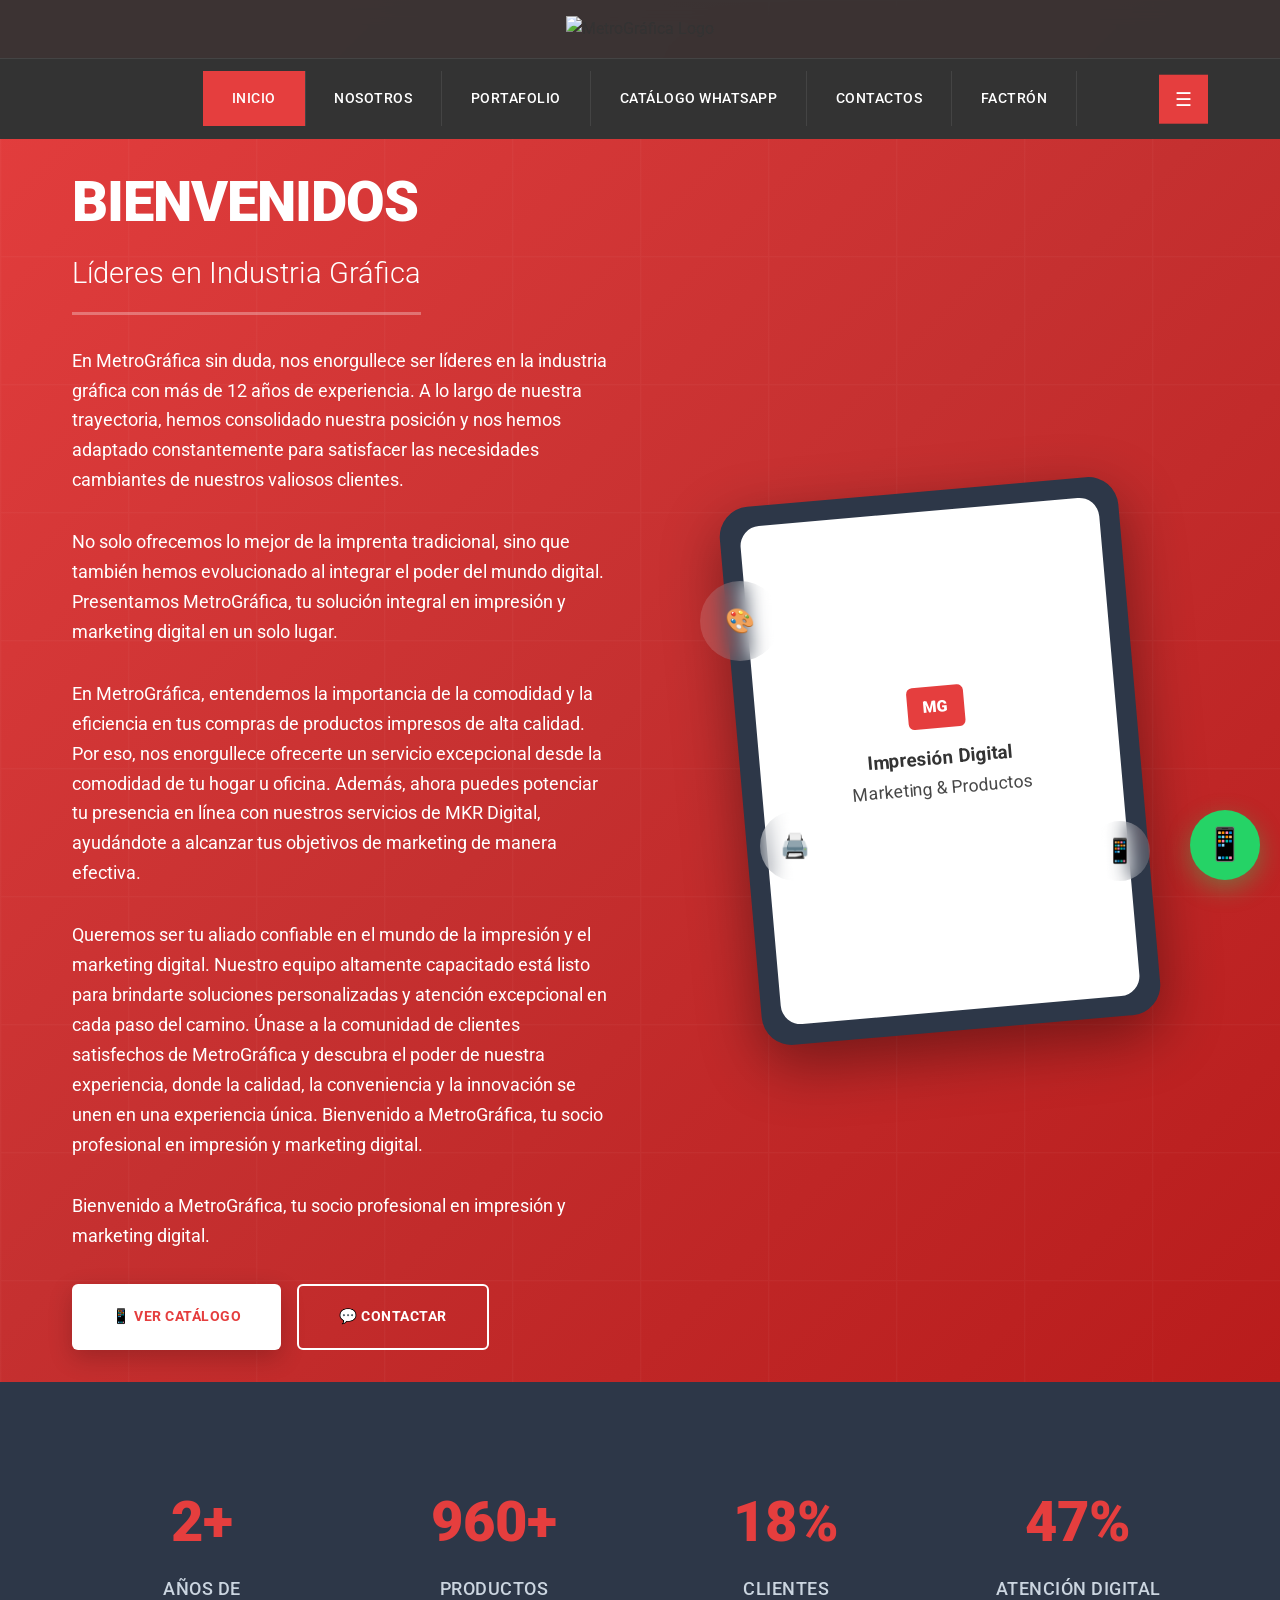
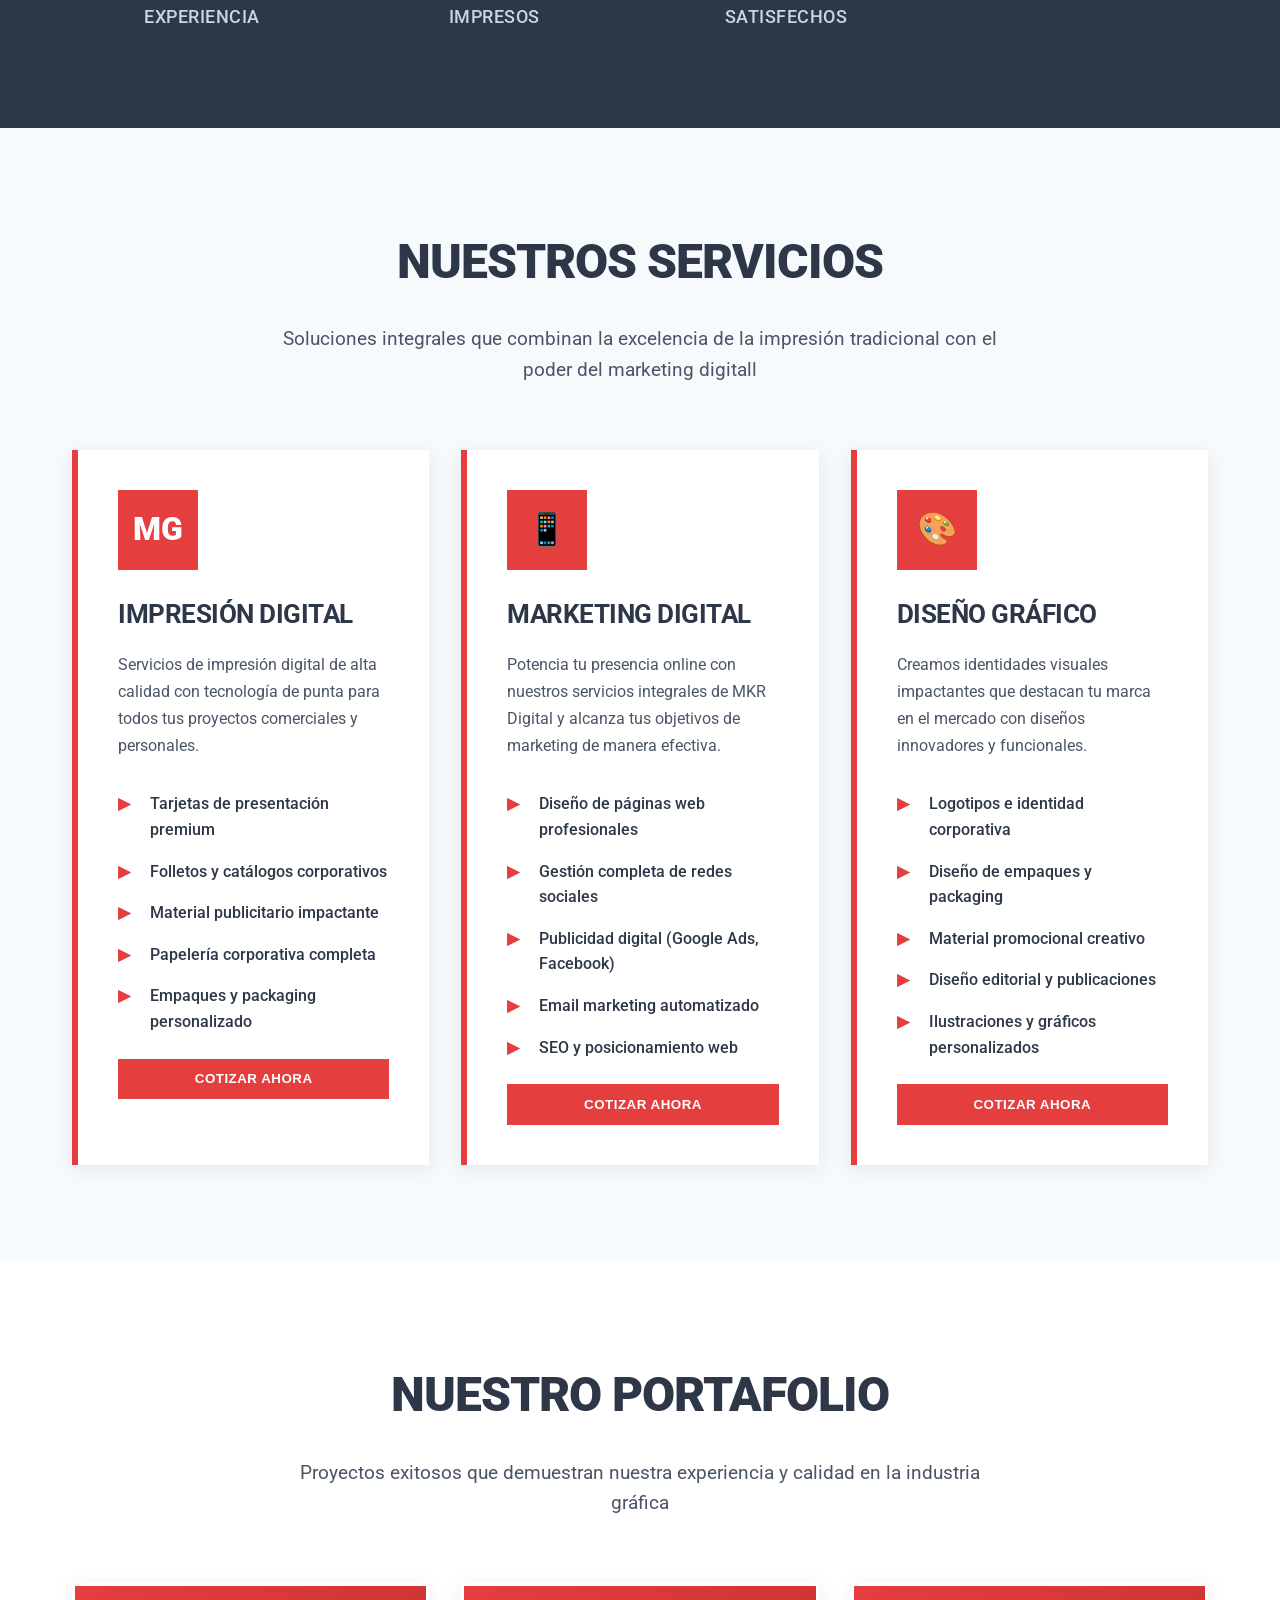
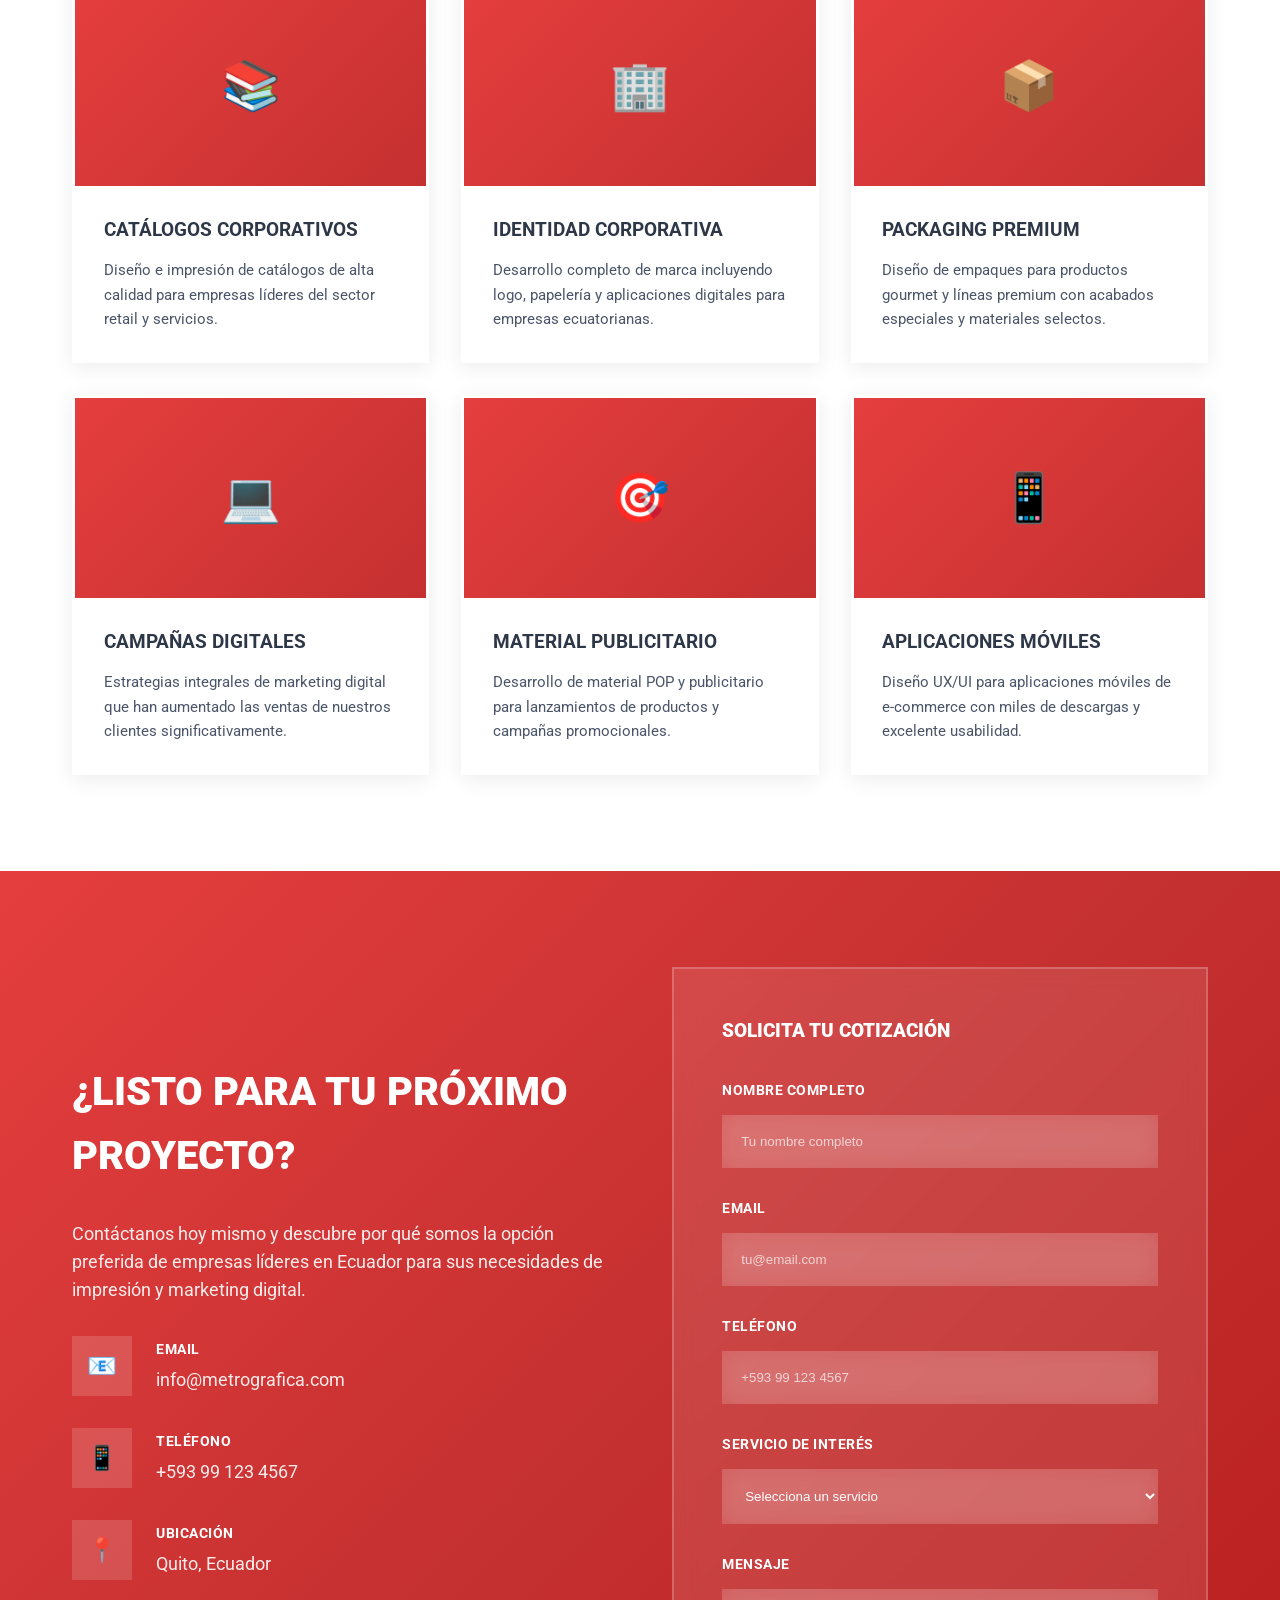
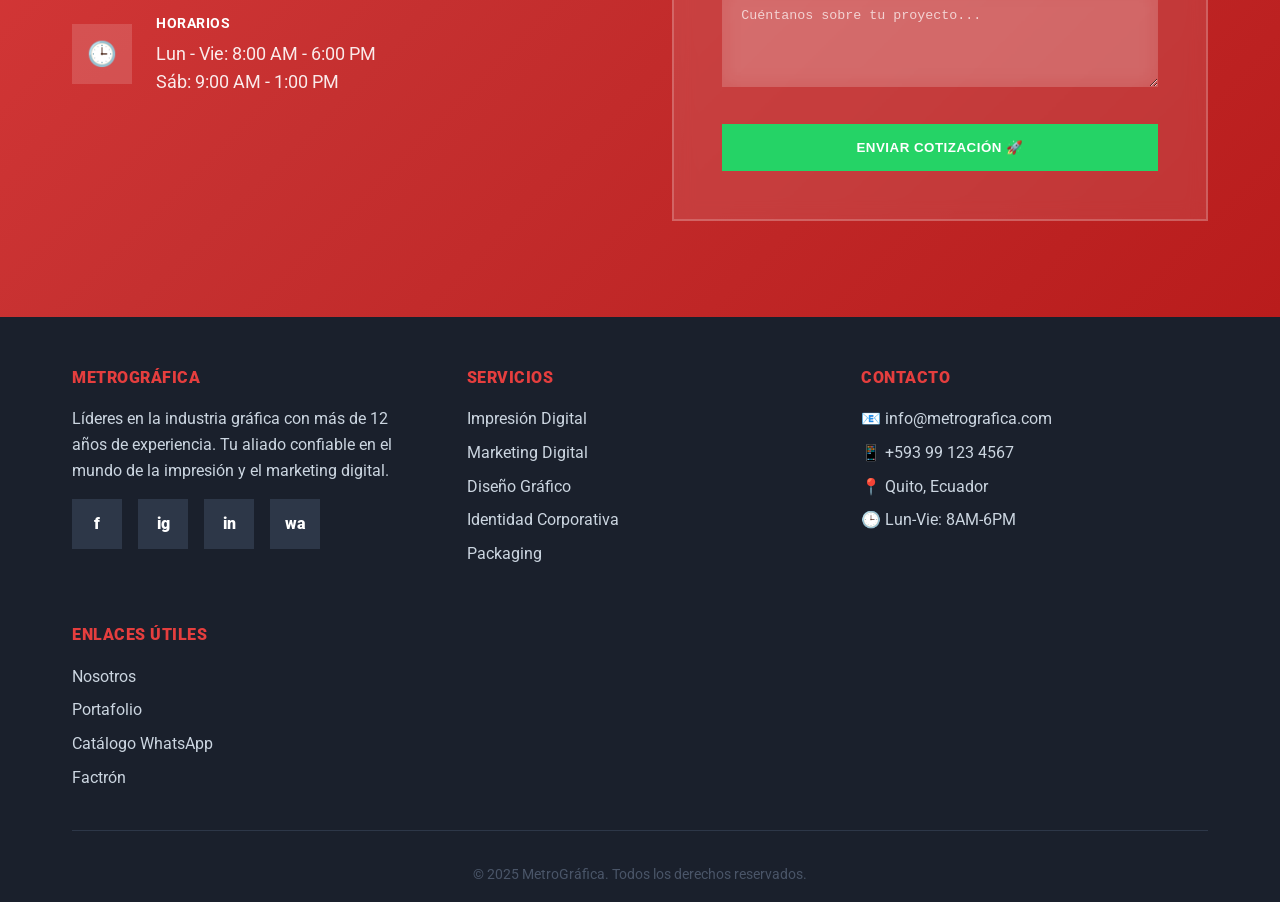
==== index.html @ da39acfd "in" ====
<!DOCTYPE html>
<html lang="es">

<head>
    <meta charset="UTF-8">
    <meta name="viewport" content="width=device-width, initial-scale=1.0">
    <title>MetroGráfica - Líderes en Impresión Digital y Marketing | Ecuador</title>
    <meta name="description"
        content="Más de 12 años liderando la industria gráfica en Ecuador. Impresión digital, tradicional y servicios de marketing. Calidad garantizada.">

    <style>
        @import url('https://fonts.googleapis.com/css2?family=Roboto:wght@300;400;500;700;900&display=swap');

        * {
            margin: 0;
            padding: 0;
            box-sizing: border-box;
        }

        body {
            font-family: 'Roboto', Arial, sans-serif;
            line-height: 1.6;
            color: #333;
            overflow-x: hidden;
        }

        /* Header */
        header {
            position: fixed;
            top: 0;
            width: 100%;
            background: rgba(51, 51, 51, 0.95);
            backdrop-filter: blur(10px);
            z-index: 1000;
            padding: 0;
            transition: all 0.3s ease;
        }

        .header-container {
            max-width: 1200px;
            margin: 0 auto;
            display: flex;
            justify-content: center;
            align-items: center;
            padding: 1rem 2rem;
        }

        .logo img {
            height: 50px;
            width: auto;
        }

        nav {
            background: #333;
            padding: 0.8rem 0;
            border-top: 1px solid #444;
        }

        .nav-container {
            max-width: 1200px;
            margin: 0 auto;
            display: flex;
            justify-content: center;
            align-items: center;
            padding: 0 2rem;
        }

        .nav-links {
            display: flex;
            gap: 0;
            list-style: none;
        }

        .nav-links li {
            position: relative;
        }

        .nav-links a {
            display: block;
            padding: 1rem 1.8rem;
            text-decoration: none;
            color: white;
            font-weight: 500;
            font-size: 0.9rem;
            text-transform: uppercase;
            letter-spacing: 0.5px;
            transition: all 0.3s ease;
            border-right: 1px solid #444;
        }

        .nav-links li:first-child a {
            background: #E53E3E;
            color: white;
        }

        .nav-links a:hover {
            background: #E53E3E;
            color: white;
        }

        .nav-links a.active {
            background: #E53E3E;
            color: white;
        }

        /* Dropdown */
        .dropdown {
            position: relative;
        }

        .dropdown-content {
            display: none;
            position: absolute;
            top: 100%;
            left: 0;
            min-width: 280px;
            background: #333;
            box-shadow: 0 8px 25px rgba(0, 0, 0, 0.3);
            z-index: 1001;
            border-radius: 0 0 8px 8px;
        }

        .dropdown-content a {
            border-right: none;
            border-bottom: 1px solid #444;
            padding: 1.2rem 2rem;
            transition: all 0.3s ease;
            display: block;
            position: relative;
        }

        .dropdown-content a:last-child {
            border-bottom: none;
            border-radius: 0 0 8px 8px;
        }

        .dropdown-content a:hover {
            background: #E53E3E;
            color: white;
            padding-left: 2.5rem;
        }

        .dropdown:hover .dropdown-content {
            display: block;
            animation: slideDown 0.3s ease;
        }

        @keyframes slideDown {
            from {
                opacity: 0;
                transform: translateY(-10px);
            }

            to {
                opacity: 1;
                transform: translateY(0);
            }
        }

        /* Hero Section */
        .hero {
            min-height: 100vh;
            background: linear-gradient(135deg, #E53E3E 0%, #C53030 50%, #B91C1C 100%);
            display: flex;
            align-items: center;
            position: relative;
            overflow: hidden;
            padding-top: 140px;
        }

        .hero::before {
            content: '';
            position: absolute;
            top: 0;
            left: 0;
            right: 0;
            bottom: 0;
            background: url('data:image/svg+xml,<svg xmlns="http://www.w3.org/2000/svg" viewBox="0 0 1000 1000"><defs><pattern id="grid" width="100" height="100" patternUnits="userSpaceOnUse"><path d="M 100 0 L 0 0 0 100" fill="none" stroke="rgba(255,255,255,0.1)" stroke-width="2"/></pattern></defs><rect width="100%" height="100%" fill="url(%23grid)"/></svg>');
            opacity: 0.3;
        }

        .hero-content {
            max-width: 1200px;
            margin: 0 auto;
            padding: 2rem;
            display: grid;
            grid-template-columns: 1fr 1fr;
            gap: 4rem;
            align-items: center;
            position: relative;
            z-index: 2;
        }

        .hero-text {
            color: white;
        }

        .hero h1 {
            font-size: 3.5rem;
            font-weight: 900;
            margin-bottom: 1rem;
            line-height: 1.1;
            text-transform: uppercase;
            letter-spacing: -1px;
        }

        .hero-subtitle {
            font-size: 1.8rem;
            font-weight: 300;
            margin-bottom: 2rem;
            opacity: 0.95;
            border-bottom: 3px solid rgba(255, 255, 255, 0.3);
            padding-bottom: 1rem;
            display: inline-block;
        }

        .hero p {
            font-size: 1.1rem;
            margin-bottom: 2rem;
            opacity: 0.9;
            line-height: 1.7;
        }

        .hero-buttons {
            display: flex;
            gap: 1rem;
            flex-wrap: wrap;
        }

        .btn-primary,
        .btn-secondary {
            padding: 1.2rem 2.5rem;
            border-radius: 6px;
            text-decoration: none;
            font-weight: 700;
            font-size: 0.9rem;
            text-transform: uppercase;
            letter-spacing: 0.5px;
            transition: all 0.3s ease;
            display: inline-flex;
            align-items: center;
            gap: 0.5rem;
        }

        .btn-primary {
            background: white;
            color: #E53E3E;
            box-shadow: 0 8px 25px rgba(0, 0, 0, 0.2);
        }

        .btn-secondary {
            background: transparent;
            color: white;
            border: 2px solid white;
        }

        .btn-primary:hover {
            background: #f7fafc;
            transform: translateY(-3px);
            box-shadow: 0 12px 35px rgba(0, 0, 0, 0.3);
        }

        .btn-secondary:hover {
            background: white;
            color: #E53E3E;
            transform: translateY(-3px);
        }

        .hero-visual {
            display: flex;
            justify-content: center;
            align-items: center;
            position: relative;
        }

        .device-mockup {
            position: relative;
            width: 100%;
            max-width: 400px;
        }

        .phone-mockup {
            background: #2D3748;
            border-radius: 30px;
            padding: 20px;
            box-shadow: 0 20px 60px rgba(0, 0, 0, 0.4);
            position: relative;
            transform: rotate(-5deg);
        }

        .phone-screen {
            background: white;
            border-radius: 20px;
            padding: 1.5rem;
            height: 500px;
            display: flex;
            flex-direction: column;
            align-items: center;
            justify-content: center;
        }

        .phone-screen .logo-mini {
            background: #E53E3E;
            color: white;
            padding: 0.5rem 1rem;
            border-radius: 6px;
            font-weight: 900;
            margin-bottom: 1rem;
        }

        .floating-elements {
            position: absolute;
            top: 50%;
            left: 50%;
            transform: translate(-50%, -50%);
            width: 600px;
            height: 600px;
            pointer-events: none;
        }

        .floating-item {
            position: absolute;
            background: rgba(255, 255, 255, 0.15);
            backdrop-filter: blur(10px);
            border-radius: 50%;
            display: flex;
            align-items: center;
            justify-content: center;
            color: white;
            font-size: 1.5rem;
            animation: float 6s ease-in-out infinite;
        }

        .floating-item:nth-child(1) {
            width: 80px;
            height: 80px;
            top: 20%;
            left: 10%;
            animation-delay: 0s;
        }

        .floating-item:nth-child(2) {
            width: 60px;
            height: 60px;
            top: 60%;
            right: 15%;
            animation-delay: 2s;
        }

        .floating-item:nth-child(3) {
            width: 70px;
            height: 70px;
            bottom: 30%;
            left: 20%;
            animation-delay: 4s;
        }

        @keyframes float {

            0%,
            100% {
                transform: translateY(0) rotate(0deg);
            }

            50% {
                transform: translateY(-20px) rotate(180deg);
            }
        }

        /* Stats Section */
        .stats {
            background: #2D3748;
            padding: 4rem 0;
            color: white;
        }

        .stats-container {
            max-width: 1200px;
            margin: 0 auto;
            padding: 0 2rem;
            display: grid;
            grid-template-columns: repeat(auto-fit, minmax(250px, 1fr));
            gap: 2rem;
            text-align: center;
        }

        .stat-item {
            padding: 2rem;
        }

        .stat-number {
            font-size: 3.5rem;
            font-weight: 900;
            color: #E53E3E;
            margin-bottom: 0.5rem;
        }

        .stat-label {
            font-size: 1.1rem;
            color: #CBD5E0;
            text-transform: uppercase;
            letter-spacing: 0.5px;
            font-weight: 500;
        }

        /* Services Section */
        .services {
            padding: 6rem 0;
            background: #F7FAFC;
        }

        .section-header {
            text-align: center;
            max-width: 800px;
            margin: 0 auto 4rem;
            padding: 0 2rem;
        }

        .section-header h2 {
            font-size: 3rem;
            font-weight: 900;
            margin-bottom: 1.5rem;
            color: #2D3748;
            text-transform: uppercase;
            letter-spacing: -1px;
        }

        .section-header p {
            font-size: 1.2rem;
            color: #4A5568;
        }

        .services-grid {
            max-width: 1200px;
            margin: 0 auto;
            padding: 0 2rem;
            display: grid;
            grid-template-columns: repeat(auto-fit, minmax(350px, 1fr));
            gap: 2rem;
        }

        .service-card {
            background: white;
            border-radius: 0;
            padding: 2.5rem;
            transition: all 0.3s ease;
            border-left: 6px solid #E53E3E;
            box-shadow: 0 4px 20px rgba(0, 0, 0, 0.08);
        }

        .service-card:hover {
            transform: translateY(-10px);
            box-shadow: 0 15px 40px rgba(229, 62, 62, 0.2);
            border-left-width: 10px;
        }

        .service-icon {
            width: 80px;
            height: 80px;
            background: #E53E3E;
            border-radius: 0;
            display: flex;
            align-items: center;
            justify-content: center;
            color: white;
            font-size: 2rem;
            margin-bottom: 1.5rem;
            font-weight: 900;
        }

        .service-card h3 {
            font-size: 1.6rem;
            font-weight: 700;
            margin-bottom: 1rem;
            color: #2D3748;
            text-transform: uppercase;
            letter-spacing: -0.5px;
        }

        .service-card p {
            color: #4A5568;
            margin-bottom: 1.5rem;
            line-height: 1.7;
        }

        .service-features {
            list-style: none;
        }

        .service-features li {
            padding: 0.5rem 0;
            color: #2D3748;
            position: relative;
            padding-left: 2rem;
            font-weight: 500;
        }

        .service-features li::before {
            content: '▶';
            position: absolute;
            left: 0;
            color: #E53E3E;
            font-weight: bold;
        }

        /* Portfolio Section */
        .portfolio {
            padding: 6rem 0;
            background: white;
        }

        .portfolio-grid {
            max-width: 1200px;
            margin: 0 auto;
            padding: 0 2rem;
            display: grid;
            grid-template-columns: repeat(auto-fit, minmax(300px, 1fr));
            gap: 2rem;
        }

        .portfolio-item {
            background: white;
            border-radius: 0;
            overflow: hidden;
            box-shadow: 0 4px 20px rgba(0, 0, 0, 0.08);
            transition: transform 0.3s ease;
            border: 3px solid transparent;
            cursor: pointer;
        }

        .portfolio-item:hover {
            transform: translateY(-8px);
            border-color: #E53E3E;
        }

        .portfolio-image {
            height: 200px;
            background: linear-gradient(135deg, #E53E3E 0%, #C53030 100%);
            display: flex;
            align-items: center;
            justify-content: center;
            color: white;
            font-size: 3rem;
            font-weight: 900;
        }

        .portfolio-content {
            padding: 1.8rem;
        }

        .portfolio-content h4 {
            font-weight: 700;
            margin-bottom: 0.8rem;
            color: #2D3748;
            font-size: 1.2rem;
            text-transform: uppercase;
        }

        .portfolio-content p {
            color: #4A5568;
            font-size: 0.95rem;
            line-height: 1.6;
        }

        /* Contact Section */
        .contact {
            padding: 6rem 0;
            background: linear-gradient(135deg, #E53E3E 0%, #C53030 50%, #B91C1C 100%);
            color: white;
        }

        .contact-container {
            max-width: 1200px;
            margin: 0 auto;
            padding: 0 2rem;
            display: grid;
            grid-template-columns: 1fr 1fr;
            gap: 4rem;
            align-items: center;
        }

        .contact-form {
            background: rgba(255, 255, 255, 0.1);
            backdrop-filter: blur(10px);
            padding: 3rem;
            border-radius: 0;
            border: 2px solid rgba(255, 255, 255, 0.2);
        }

        .form-group {
            margin-bottom: 1.8rem;
        }

        .form-group label {
            display: block;
            margin-bottom: 0.8rem;
            font-weight: 700;
            text-transform: uppercase;
            letter-spacing: 0.5px;
            font-size: 0.9rem;
        }

        .form-group input,
        .form-group textarea,
        .form-group select {
            width: 100%;
            padding: 1.2rem;
            border: none;
            border-radius: 0;
            background: rgba(255, 255, 255, 0.15);
            color: white;
            backdrop-filter: blur(10px);
            font-weight: 500;
        }

        .form-group input::placeholder,
        .form-group textarea::placeholder {
            color: rgba(255, 255, 255, 0.7);
        }

        .contact-info h3 {
            font-size: 2.5rem;
            margin-bottom: 2rem;
            font-weight: 900;
            text-transform: uppercase;
        }

        .contact-item {
            display: flex;
            align-items: center;
            gap: 1.5rem;
            margin-bottom: 2rem;
        }

        .contact-icon {
            width: 60px;
            height: 60px;
            background: rgba(255, 255, 255, 0.15);
            border-radius: 0;
            display: flex;
            align-items: center;
            justify-content: center;
            font-size: 1.5rem;
            font-weight: 900;
        }

        .contact-item-content h4 {
            font-weight: 700;
            margin-bottom: 0.3rem;
            text-transform: uppercase;
            font-size: 0.9rem;
            letter-spacing: 0.5px;
        }

        .contact-item-content p {
            font-size: 1.1rem;
            opacity: 0.9;
        }

        /* Footer */
        footer {
            background: #1A202C;
            color: white;
            padding: 3rem 0 1rem;
        }

        .footer-content {
            max-width: 1200px;
            margin: 0 auto;
            padding: 0 2rem;
        }

        .footer-main {
            display: grid;
            grid-template-columns: repeat(auto-fit, minmax(250px, 1fr));
            gap: 3rem;
            margin-bottom: 2rem;
        }

        .footer-section h4 {
            color: #E53E3E;
            font-weight: 900;
            margin-bottom: 1rem;
            text-transform: uppercase;
            letter-spacing: 0.5px;
        }

        .footer-section p,
        .footer-section li {
            color: #CBD5E0;
            margin-bottom: 0.5rem;
            line-height: 1.6;
        }

        .footer-section ul {
            list-style: none;
        }

        .footer-section a {
            color: #CBD5E0;
            text-decoration: none;
            transition: color 0.3s ease;
        }

        .footer-section a:hover {
            color: #E53E3E;
        }

        .social-links {
            display: flex;
            gap: 1rem;
            margin-top: 1rem;
        }

        .social-links a {
            width: 50px;
            height: 50px;
            background: #2D3748;
            border-radius: 0;
            display: flex;
            align-items: center;
            justify-content: center;
            color: white;
            text-decoration: none;
            transition: all 0.3s ease;
            font-weight: 900;
        }

        .social-links a:hover {
            background: #E53E3E;
            transform: translateY(-3px);
        }

        .footer-bottom {
            border-top: 1px solid #2D3748;
            padding-top: 2rem;
            text-align: center;
        }

        .footer-bottom p {
            color: #4A5568;
            font-size: 0.9rem;
        }

        /* WhatsApp Button */
        .whatsapp-catalog {
            position: fixed;
            bottom: 20px;
            right: 20px;
            width: 70px;
            height: 70px;
            background: #25D366;
            border-radius: 50%;
            display: flex;
            align-items: center;
            justify-content: center;
            color: white;
            font-size: 2rem;
            box-shadow: 0 8px 25px rgba(37, 211, 102, 0.4);
            cursor: pointer;
            transition: all 0.3s ease;
            z-index: 1000;
            text-decoration: none;
        }

        .whatsapp-catalog:hover {
            transform: scale(1.1);
            box-shadow: 0 12px 35px rgba(37, 211, 102, 0.6);
            color: white;
        }

        /* Button Styles */
        .btn-whatsapp {
            background: #25D366;
            color: white;
            border: none;
            padding: 1rem 2rem;
            font-weight: 700;
            text-transform: uppercase;
            letter-spacing: 0.5px;
            cursor: pointer;
            transition: all 0.3s ease;
            border-radius: 0;
        }

        .btn-whatsapp:hover {
            background: #128C7E;
            transform: translateY(-2px);
        }

        .btn-quote {
            background: #E53E3E;
            color: white;
            border: none;
            padding: 0.8rem 1.5rem;
            font-weight: 700;
            text-transform: uppercase;
            letter-spacing: 0.5px;
            cursor: pointer;
            transition: all 0.3s ease;
            margin-top: 1rem;
            width: 100%;
        }

        .btn-quote:hover {
            background: #C53030;
            transform: translateY(-2px);
        }

        /* Responsive */
        @media (max-width: 768px) {
            .nav-links {
                display: none;
            }

            .hero-content {
                grid-template-columns: 1fr;
                gap: 2rem;
                text-align: center;
            }

            .hero h1 {
                font-size: 2.5rem;
            }

            .contact-container {
                grid-template-columns: 1fr;
            }

            .hero-buttons {
                justify-content: center;
            }

            .header-container {
                flex-direction: column;
                gap: 1rem;
            }

            .nav-container {
                overflow-x: auto;
            }
        }

        /* Animations */
        .fade-in {
            opacity: 0;
            transform: translateY(30px);
            animation: fadeInUp 0.8s ease forwards;
        }

        @keyframes fadeInUp {
            to {
                opacity: 1;
                transform: translateY(0);
            }
        }

        /* Modal Styles */
        .modal {
            position: fixed;
            top: 0;
            left: 0;
            width: 100%;
            height: 100%;
            background: rgba(0, 0, 0, 0.8);
            display: flex;
            align-items: center;
            justify-content: center;
            z-index: 10000;
            opacity: 0;
            transition: opacity 0.3s ease;
        }

        .modal.active {
            opacity: 1;
        }

        .modal-content {
            background: white;
            padding: 3rem;
            max-width: 600px;
            width: 90%;
            max-height: 90vh;
            overflow-y: auto;
            border: 4px solid #E53E3E;
            position: relative;
        }

        .modal-close {
            position: absolute;
            top: 1rem;
            right: 1rem;
            background: #E53E3E;
            color: white;
            border: none;
            width: 40px;
            height: 40px;
            font-size: 1.2rem;
            cursor: pointer;
            font-weight: bold;
        }

        .modal h3 {
            color: #E53E3E;
            font-weight: 900;
            text-transform: uppercase;
            margin-bottom: 2rem;
            font-size: 1.8rem;
            text-align: center;
        }

        .form-grid {
            display: grid;
            grid-template-columns: 1fr 1fr;
            gap: 1rem;
            margin-bottom: 1.5rem;
        }

        .modal .form-group {
            margin-bottom: 1.5rem;
        }

        .modal label {
            display: block;
            margin-bottom: 0.5rem;
            font-weight: 700;
            color: #2D3748;
            text-transform: uppercase;
            font-size: 0.8rem;
        }

        .modal input,
        .modal select,
        .modal textarea {
            width: 100%;
            padding: 1rem;
            border: 2px solid #e5e7eb;
            background: #f9fafb;
            color: #333;
        }

        .modal input:focus,
        .modal select:focus,
        .modal textarea:focus {
            border-color: #E53E3E;
            outline: none;
        }
    </style>
</head>

<body>
    <!-- Header -->
    <header>
        <div class="header-container">
            <div class="logo">
                <img src="/metrografica-website/images/LOGO-M.png" alt="MetroGráfica Logo">
            </div>
        </div>
        <nav>
            <div class="nav-container">
                <ul class="nav-links">
                    <li><a href="#inicio">INICIO</a></li>
                    <li><a href="nosotros.html">NOSOTROS</a></li>
                    <li class="dropdown">
                        <a href="portafolio">PORTAFOLIO</a>
                        <div class="dropdown-content">
                            <a href="portafolio/portafolio-fotografico.html">PORTAFOLIO FOTOGRÁFICO</a>
                            <a href="portafolio/portafolio-web.html">PORTAFOLIO WEB</a>
                        </div>
                    </li>
                    <li><a href="#catalogo">CATÁLOGO WHATSAPP</a></li>
                    <li><a href="#contacto">CONTACTOS</a></li>
                    <li><a href="#factron">FACTRÓN</a></li>
                </ul>
            </div>
        </nav>
    </header>



    
    <!-- Hero Section -->
    <section class="hero" id="inicio">
        <div class="hero-content">
            <div class="hero-text">
                <h1 class="fade-in">BIENVENIDOS</h1>
                <div class="hero-subtitle fade-in">Líderes en Industria Gráfica</div>
                <p class="fade-in">En MetroGráfica sin duda, nos enorgullece ser líderes en la industria gráfica con más
                    de 12 años de experiencia. A lo largo de nuestra trayectoria, hemos consolidado nuestra posición y
                    nos hemos adaptado constantemente para satisfacer las necesidades cambiantes de nuestros valiosos
                    clientes.</p>
                <p class="fade-in">No solo ofrecemos lo mejor de la imprenta tradicional, sino que también hemos
                    evolucionado al integrar el poder del mundo digital. Presentamos MetroGráfica, tu solución integral
                    en impresión y marketing digital en un solo lugar.</p>
                <p class="fade-in">En MetroGráfica, entendemos la importancia de la comodidad y la eficiencia en tus
                    compras de productos impresos de alta calidad. Por eso, nos enorgullece ofrecerte un servicio
                    excepcional desde la comodidad de tu hogar u oficina. Además, ahora puedes potenciar tu presencia en
                    línea con nuestros servicios de MKR Digital, ayudándote a alcanzar tus objetivos de marketing de
                    manera efectiva.</p>
                <p class="fade-in">Queremos ser tu aliado confiable en el mundo de la impresión y el marketing digital.
                    Nuestro equipo altamente capacitado está listo para brindarte soluciones personalizadas y atención
                    excepcional en cada paso del camino.
                    Únase a la comunidad de clientes satisfechos de MetroGráfica y
                    descubra el poder de nuestra
                    experiencia, donde la calidad, la conveniencia y la innovación se unen en una experiencia única.
                    Bienvenido a MetroGráfica, tu socio profesional en impresión y marketing digital.</p>
                <p class="fade-in">

                    Bienvenido a MetroGráfica, tu socio profesional en impresión y marketing digital.</p>


                <div class="hero-buttons fade-in">
                    <a href="#catalogo" class="btn-primary">
                        📱 VER CATÁLOGO
                    </a>
                    <a href="#contacto" class="btn-secondary">
                        💬 CONTACTAR
                    </a>
                </div>
            </div>
            <div class="hero-visual">
                <div class="device-mockup">
                    <div class="phone-mockup">
                        <div class="phone-screen">
                            <div class="logo-mini">MG</div>
                            <h3>Impresión Digital</h3>
                            <p>Marketing & Productos</p>
                        </div>
                    </div>
                </div>
                <div class="floating-elements">
                    <div class="floating-item">🎨</div>
                    <div class="floating-item">📱</div>
                    <div class="floating-item">🖨️</div>
                </div>
            </div>
        </div>
    </section>

    <!-- Stats Section -->
    <section class="stats">
        <div class="stats-container">
            <div class="stat-item fade-in">
                <div class="stat-number">12+</div>
                <div class="stat-label">Años de Experiencia</div>
            </div>
            <div class="stat-item fade-in">
                <div class="stat-number">5000+</div>
                <div class="stat-label">Productos Impresos</div>
            </div>
            <div class="stat-item fade-in">
                <div class="stat-number">98%</div>
                <div class="stat-label">Clientes Satisfechos</div>
            </div>
            <div class="stat-item fade-in">
                <div class="stat-number">24/7</div>
                <div class="stat-label">Atención Digital</div>
            </div>
        </div>
    </section>

    <!-- Services Section -->
    <section class="services" id="nosotros">
        <div class="section-header">
            <h2>NUESTROS SERVICIOS</h2>
            <p>Soluciones integrales que combinan la excelencia de la impresión tradicional con el poder del marketing
                digitall</p>
        </div>
        <div class="services-grid">
            <div class="service-card fade-in">
                <div class="service-icon">MG</div>
                <h3>IMPRESIÓN DIGITAL</h3>
                <p>Servicios de impresión digital de alta calidad con tecnología de punta para todos tus proyectos
                    comerciales y personales.</p>
                <ul class="service-features">
                    <li>Tarjetas de presentación premium</li>
                    <li>Folletos y catálogos corporativos</li>
                    <li>Material publicitario impactante</li>
                    <li>Papelería corporativa completa</li>
                    <li>Empaques y packaging personalizado</li>
                </ul>
                <button class="btn-quote">COTIZAR AHORA</button>
            </div>
            <div class="service-card fade-in">
                <div class="service-icon">📱</div>
                <h3>MARKETING DIGITAL</h3>
                <p>Potencia tu presencia online con nuestros servicios integrales de MKR Digital y alcanza tus objetivos
                    de marketing de manera efectiva.</p>
                <ul class="service-features">
                    <li>Diseño de páginas web profesionales</li>
                    <li>Gestión completa de redes sociales</li>
                    <li>Publicidad digital (Google Ads, Facebook)</li>
                    <li>Email marketing automatizado</li>
                    <li>SEO y posicionamiento web</li>
                </ul>
                <button class="btn-quote">COTIZAR AHORA</button>
            </div>
            <div class="service-card fade-in">
                <div class="service-icon">🎨</div>
                <h3>DISEÑO GRÁFICO</h3>
                <p>Creamos identidades visuales impactantes que destacan tu marca en el mercado con diseños innovadores
                    y funcionales.</p>
                <ul class="service-features">
                    <li>Logotipos e identidad corporativa</li>
                    <li>Diseño de empaques y packaging</li>
                    <li>Material promocional creativo</li>
                    <li>Diseño editorial y publicaciones</li>
                    <li>Ilustraciones y gráficos personalizados</li>
                </ul>
                <button class="btn-quote">COTIZAR AHORA</button>
            </div>
        </div>
    </section>

    <!-- Portfolio Section -->
    <section class="portfolio" id="portafolio">
        <div class="section-header">
            <h2>NUESTRO PORTAFOLIO</h2>
            <p>Proyectos exitosos que demuestran nuestra experiencia y calidad en la industria gráfica</p>
        </div>
        <div class="portfolio-grid">
            <div class="portfolio-item fade-in">
                <div class="portfolio-image">📚</div>
                <div class="portfolio-content">
                    <h4>CATÁLOGOS CORPORATIVOS</h4>
                    <p>Diseño e impresión de catálogos de alta calidad para empresas líderes del sector retail y
                        servicios.</p>
                </div>
            </div>
            <div class="portfolio-item fade-in">
                <div class="portfolio-image">🏢</div>
                <div class="portfolio-content">
                    <h4>IDENTIDAD CORPORATIVA</h4>
                    <p>Desarrollo completo de marca incluyendo logo, papelería y aplicaciones digitales para empresas
                        ecuatorianas.</p>
                </div>
            </div>
            <div class="portfolio-item fade-in">
                <div class="portfolio-image">📦</div>
                <div class="portfolio-content">
                    <h4>PACKAGING PREMIUM</h4>
                    <p>Diseño de empaques para productos gourmet y líneas premium con acabados especiales y materiales
                        selectos.</p>
                </div>
            </div>
            <div class="portfolio-item fade-in">
                <div class="portfolio-image">💻</div>
                <div class="portfolio-content">
                    <h4>CAMPAÑAS DIGITALES</h4>
                    <p>Estrategias integrales de marketing digital que han aumentado las ventas de nuestros clientes
                        significativamente.</p>
                </div>
            </div>
            <div class="portfolio-item fade-in">
                <div class="portfolio-image">🎯</div>
                <div class="portfolio-content">
                    <h4>MATERIAL PUBLICITARIO</h4>
                    <p>Desarrollo de material POP y publicitario para lanzamientos de productos y campañas
                        promocionales.</p>
                </div>
            </div>
            <div class="portfolio-item fade-in">
                <div class="portfolio-image">📱</div>
                <div class="portfolio-content">
                    <h4>APLICACIONES MÓVILES</h4>
                    <p>Diseño UX/UI para aplicaciones móviles de e-commerce con miles de descargas y excelente
                        usabilidad.</p>
                </div>
            </div>
        </div>
    </section>


    <!-- Contact Section -->
    <section class="contact" id="contacto">
        <div class="contact-container">
            <div class="contact-info">
                <h3>¿LISTO PARA TU PRÓXIMO PROYECTO?</h3>
                <p style="margin-bottom: 2rem; opacity: 0.9; font-size: 1.1rem;">Contáctanos hoy mismo y descubre por
                    qué somos la opción preferida de empresas líderes en Ecuador para sus necesidades de impresión y
                    marketing digital.</p>

                <div class="contact-item">
                    <div class="contact-icon">📧</div>
                    <div class="contact-item-content">
                        <h4>EMAIL</h4>
                        <p>info@metrografica.com</p>
                    </div>
                </div>

                <div class="contact-item">
                    <div class="contact-icon">📱</div>
                    <div class="contact-item-content">
                        <h4>TELÉFONO</h4>
                        <p>+593 99 123 4567</p>
                    </div>
                </div>

                <div class="contact-item">
                    <div class="contact-icon">📍</div>
                    <div class="contact-item-content">
                        <h4>UBICACIÓN</h4>
                        <p>Quito, Ecuador</p>
                    </div>
                </div>

                <div class="contact-item">
                    <div class="contact-icon">🕒</div>
                    <div class="contact-item-content">
                        <h4>HORARIOS</h4>
                        <p>Lun - Vie: 8:00 AM - 6:00 PM<br>Sáb: 9:00 AM - 1:00 PM</p>
                    </div>
                </div>
            </div>

            <div class="contact-form">
                <h3 style="margin-bottom: 2rem; text-transform: uppercase; font-weight: 900;">SOLICITA TU COTIZACIÓN
                </h3>
                <form id="contactForm">
                    <div class="form-group">
                        <label for="name">NOMBRE COMPLETO</label>
                        <input type="text" id="name" name="name" placeholder="Tu nombre completo" required>
                    </div>

                    <div class="form-group">
                        <label for="email">EMAIL</label>
                        <input type="email" id="email" name="email" placeholder="tu@email.com" required>
                    </div>

                    <div class="form-group">
                        <label for="phone">TELÉFONO</label>
                        <input type="tel" id="phone" name="phone" placeholder="+593 99 123 4567" required>
                    </div>

                    <div class="form-group">
                        <label for="service">SERVICIO DE INTERÉS</label>
                        <select id="service" name="service" required>
                            <option value="">Selecciona un servicio</option>
                            <option value="impresion-digital">Impresión Digital</option>
                            <option value="marketing-digital">Marketing Digital</option>
                            <option value="diseno-grafico">Diseño Gráfico</option>
                            <option value="combo-integral">Solución Integral</option>
                        </select>
                    </div>

                    <div class="form-group">
                        <label for="message">MENSAJE</label>
                        <textarea id="message" name="message" rows="4" placeholder="Cuéntanos sobre tu proyecto..."
                            required></textarea>
                    </div>

                    <button type="submit" class="btn-whatsapp" style="width: 100%;">
                        ENVIAR COTIZACIÓN 🚀
                    </button>
                </form>
            </div>
        </div>
    </section>

    <!-- Footer -->
    <footer>
        <div class="footer-content">
            <div class="footer-main">
                <div class="footer-section">
                    <h4>MetroGráfica</h4>
                    <p>Líderes en la industria gráfica con más de 12 años de experiencia. Tu aliado confiable en el
                        mundo de la impresión y el marketing digital.</p>
                    <div class="social-links">
                        <a href="#" title="Facebook">f</a>
                        <a href="#" title="Instagram">ig</a>
                        <a href="#" title="LinkedIn">in</a>
                        <a href="#" title="WhatsApp">wa</a>
                    </div>
                </div>

                <div class="footer-section">
                    <h4>Servicios</h4>
                    <ul>
                        <li><a href="#">Impresión Digital</a></li>
                        <li><a href="#">Marketing Digital</a></li>
                        <li><a href="#">Diseño Gráfico</a></li>
                        <li><a href="#">Identidad Corporativa</a></li>
                        <li><a href="#">Packaging</a></li>
                    </ul>
                </div>

                <div class="footer-section">
                    <h4>Contacto</h4>
                    <ul>
                        <li>📧 info@metrografica.com</li>
                        <li>📱 +593 99 123 4567</li>
                        <li>📍 Quito, Ecuador</li>
                        <li>🕒 Lun-Vie: 8AM-6PM</li>
                    </ul>
                </div>

                <div class="footer-section">
                    <h4>Enlaces Útiles</h4>
                    <ul>
                        <li><a href="#nosotros.html">Nosotros</a></li>
                        <li><a href="#portafolio">Portafolio</a></li>
                        <li><a href="#catalogo">Catálogo WhatsApp</a></li>
                        <li><a href="#factron">Factrón</a></li>
                    </ul>
                </div>
            </div>

            <div class="footer-bottom">
                <p>&copy; 2025 MetroGráfica. Todos los derechos reservados.</p>
            </div>
        </div>
    </footer>

    <!-- WhatsApp Catalog Button -->
    <a href="https://wa.me/593991234567" class="whatsapp-catalog" id="catalogo" title="Catálogo WhatsApp">
        📱
    </a>

    <script>
        // Smooth scrolling
        document.querySelectorAll('a[href^="#"]').forEach(anchor => {
            anchor.addEventListener('click', function (e) {
                e.preventDefault();
                const target = document.querySelector(this.getAttribute('href'));
                if (target) {
                    target.scrollIntoView({
                        behavior: 'smooth',
                        block: 'start'
                    });
                }
            });
        });

        // Fade in animations
        const observerOptions = {
            threshold: 0.1,
            rootMargin: '0px 0px -50px 0px'
        };

        const observer = new IntersectionObserver((entries) => {
            entries.forEach(entry => {
                if (entry.isIntersecting) {
                    entry.target.style.animationDelay = '0.2s';
                    entry.target.classList.add('fade-in');
                }
            });
        }, observerOptions);

        document.querySelectorAll('.fade-in').forEach(el => {
            observer.observe(el);
        });

        // Header effects
        window.addEventListener('scroll', () => {
            const header = document.querySelector('header');
            if (window.scrollY > 100) {
                header.style.background = 'rgba(51, 51, 51, 0.98)';
                header.style.boxShadow = '0 4px 20px rgba(0, 0, 0, 0.3)';
            } else {
                header.style.background = 'rgba(51, 51, 51, 0.95)';
                header.style.boxShadow = 'none';
            }
        });

        // Contact form
        document.getElementById('contactForm').addEventListener('submit', function (e) {
            e.preventDefault();

            const formData = new FormData(this);
            const data = Object.fromEntries(formData);

            const message = `Hola MetroGráfica! Solicito información:

📋 *Servicio:* ${data.service}
👤 *Nombre:* ${data.name}
📧 *Email:* ${data.email}
📱 *Teléfono:* ${data.phone}
💬 *Mensaje:* ${data.message}

¡Gracias!`;

            const whatsappUrl = `https://wa.me/593991234567?text=${encodeURIComponent(message)}`;
            window.open(whatsappUrl, '_blank');

            alert('¡Gracias! Te hemos redirigido a WhatsApp para completar tu solicitud.');
            this.reset();
        });

        // Counter animation
        function animateCounter(element, target, duration = 2000) {
            let start = 0;
            const increment = target / (duration / 16);

            function updateCounter() {
                start += increment;
                if (start < target) {
                    element.textContent = Math.floor(start) + (target >= 1000 ? '+' : target >= 90 ? '%' : '+');
                    requestAnimationFrame(updateCounter);
                } else {
                    element.textContent = target + (target >= 1000 ? '+' : target >= 90 ? '%' : '+');
                }
            }

            updateCounter();
        }

        // Stats animation
        const statsObserver = new IntersectionObserver((entries) => {
            entries.forEach(entry => {
                if (entry.isIntersecting) {
                    const counter = entry.target.querySelector('.stat-number');
                    const text = counter.textContent;
                    const number = parseInt(text.replace(/[^0-9]/g, ''));

                    if (!counter.animated) {
                        animateCounter(counter, number);
                        counter.animated = true;
                    }
                }
            });
        }, { threshold: 0.5 });

        document.querySelectorAll('.stat-item').forEach(item => {
            statsObserver.observe(item);
        });

        // Portfolio interactions
        document.querySelectorAll('.portfolio-item').forEach(item => {
            item.addEventListener('click', function () {
                const title = this.querySelector('h4').textContent;
                const description = this.querySelector('p').textContent;

                if (confirm(`${title}\n\n${description}\n\n¿Interesado en un proyecto similar? Haz clic en OK para contactarnos por WhatsApp.`)) {
                    const message = `Hola MetroGráfica! Me interesa un proyecto de: ${title}`;
                    window.open(`https://wa.me/593991234567?text=${encodeURIComponent(message)}`, '_blank');
                }
            });
        });

        // Quote modal function
        function createQuoteModal() {
            const modal = document.createElement('div');
            modal.className = 'modal';
            modal.innerHTML = `
                <div class="modal-content">
                    <button class="modal-close" onclick="this.closest('.modal').remove()">×</button>
                    <h3>COTIZACIÓN RÁPIDA</h3>
                    <form id="quickQuote">
                        <div class="form-grid">
                            <div class="form-group">
                                <label>Nombre</label>
                                <input type="text" name="name" required>
                            </div>
                            <div class="form-group">
                                <label>Teléfono</label>
                                <input type="tel" name="phone" required>
                            </div>
                        </div>
                        
                        <div class="form-group">
                            <label>Tipo de Proyecto</label>
                            <select name="projectType" required>
                                <option value="">Selecciona el tipo</option>
                                <option value="tarjetas">Tarjetas de Presentación</option>
                                <option value="folletos">Folletos/Volantes</option>
                                <option value="catalogo">Catálogo/Revista</option>
                                <option value="papeleria">Papelería Corporativa</option>
                                <option value="packaging">Packaging/Empaques</option>
                                <option value="web">Página Web</option>
                                <option value="marketing">Marketing Digital</option>
                                <option value="identidad">Identidad Corporativa</option>
                            </select>
                        </div>
                        
                        <div class="form-grid">
                            <div class="form-group">
                                <label>Cantidad</label>
                                <select name="quantity" required>
                                    <option value="">Cantidad aproximada</option>
                                    <option value="100">100 - 500 unidades</option>
                                    <option value="1000">500 - 1,000 unidades</option>
                                    <option value="5000">1,000 - 5,000 unidades</option>
                                    <option value="10000">5,000+ unidades</option>
                                    <option value="digital">Proyecto Digital</option>
                                </select>
                            </div>
                            <div class="form-group">
                                <label>Urgencia</label>
                                <select name="urgency" required>
                                    <option value="">Tiempo de entrega</option>
                                    <option value="standard">Estándar (7-10 días)</option>
                                    <option value="express">Express (3-5 días)</option>
                                    <option value="urgent">Urgente (1-2 días)</option>
                                </select>
                            </div>
                        </div>
                        
                        <div class="form-group">
                            <label>Detalles del Proyecto</label>
                            <textarea name="details" rows="3" placeholder="Describe tu proyecto..."></textarea>
                        </div>
                        
                        <button type="submit" class="btn-whatsapp" style="width: 100%; font-size: 1rem;">
                            ENVIAR POR WHATSAPP 📱
                        </button>
                    </form>
                </div>
            `;

            document.body.appendChild(modal);
            setTimeout(() => modal.classList.add('active'), 10);

            modal.querySelector('#quickQuote').addEventListener('submit', function (e) {
                e.preventDefault();
                const formData = new FormData(this);
                const data = Object.fromEntries(formData);

                const message = `Hola MetroGráfica! Solicito cotización:

📋 *Proyecto:* ${data.projectType}
👤 *Nombre:* ${data.name}
📱 *Teléfono:* ${data.phone}
📦 *Cantidad:* ${data.quantity}
⏰ *Urgencia:* ${data.urgency}
📝 *Detalles:* ${data.details || 'No especificados'}

¡Gracias!`;

                window.open(`https://wa.me/593991234567?text=${encodeURIComponent(message)}`, '_blank');
                modal.remove();
            });

            modal.addEventListener('click', function (e) {
                if (e.target === modal) modal.remove();
            });
        }

        // Quote buttons
        document.querySelectorAll('.btn-quote').forEach(btn => {
            btn.addEventListener('click', createQuoteModal);
        });

        // WhatsApp catalog
        document.querySelector('.whatsapp-catalog').addEventListener('click', function (e) {
            e.preventDefault();
            const message = 'Hola MetroGráfica! Me interesa conocer su catálogo de productos y servicios.';
            window.open(`https://wa.me/593991234567?text=${encodeURIComponent(message)}`, '_blank');
        });

        // FACTRÓN link
        document.querySelector('a[href="#factron"]').addEventListener('click', function (e) {
            e.preventDefault();
            const message = 'Hola MetroGráfica! Me interesa conocer más sobre su servicio FACTRÓN.';
            window.open(`https://wa.me/593991234567?text=${encodeURIComponent(message)}`, '_blank');
        });

        // Mobile menu
        function createMobileMenu() {
            if (window.innerWidth <= 768) {
                const nav = document.querySelector('.nav-container');
                const navLinks = document.querySelector('.nav-links');

                if (!document.querySelector('.mobile-menu-btn')) {
                    const btn = document.createElement('button');
                    btn.innerHTML = '☰';
                    btn.className = 'mobile-menu-btn';
                    btn.style.cssText = `
                        background: #E53E3E;
                        border: none;
                        color: white;
                        padding: 0.8rem 1rem;
                        font-size: 1.2rem;
                        cursor: pointer;
                        position: absolute;
                        right: 2rem;
                        top: 50%;
                        transform: translateY(-50%);
                    `;

                    nav.style.position = 'relative';
                    nav.appendChild(btn);

                    let open = false;
                    btn.addEventListener('click', () => {
                        open = !open;
                        if (open) {
                            navLinks.style.display = 'flex';
                            navLinks.style.position = 'absolute';
                            navLinks.style.top = '100%';
                            navLinks.style.left = '0';
                            navLinks.style.right = '0';
                            navLinks.style.background = '#333';
                            navLinks.style.flexDirection = 'column';
                            navLinks.style.zIndex = '1000';
                            btn.innerHTML = '✕';
                        } else {
                            navLinks.style.display = 'none';
                            btn.innerHTML = '☰';
                        }
                    });
                }
            }
        }

        window.addEventListener('resize', createMobileMenu);
        createMobileMenu();

        // Service card effects
        document.querySelectorAll('.service-card').forEach(card => {
            card.addEventListener('mouseenter', function () {
                this.style.transform = 'translateY(-10px) scale(1.02)';
                this.style.borderLeftWidth = '15px';
            });

            card.addEventListener('mouseleave', function () {
                this.style.transform = 'translateY(0) scale(1)';
                this.style.borderLeftWidth = '6px';
            });
        });

        // Initialize
        console.log('✅ MetroGráfica - Sitio web cargado correctamente');
        console.log('📱 WhatsApp: +593 99 123 4567');
        console.log('🚀 Todas las funcionalidades activas');
    </script>
</body>

</html>
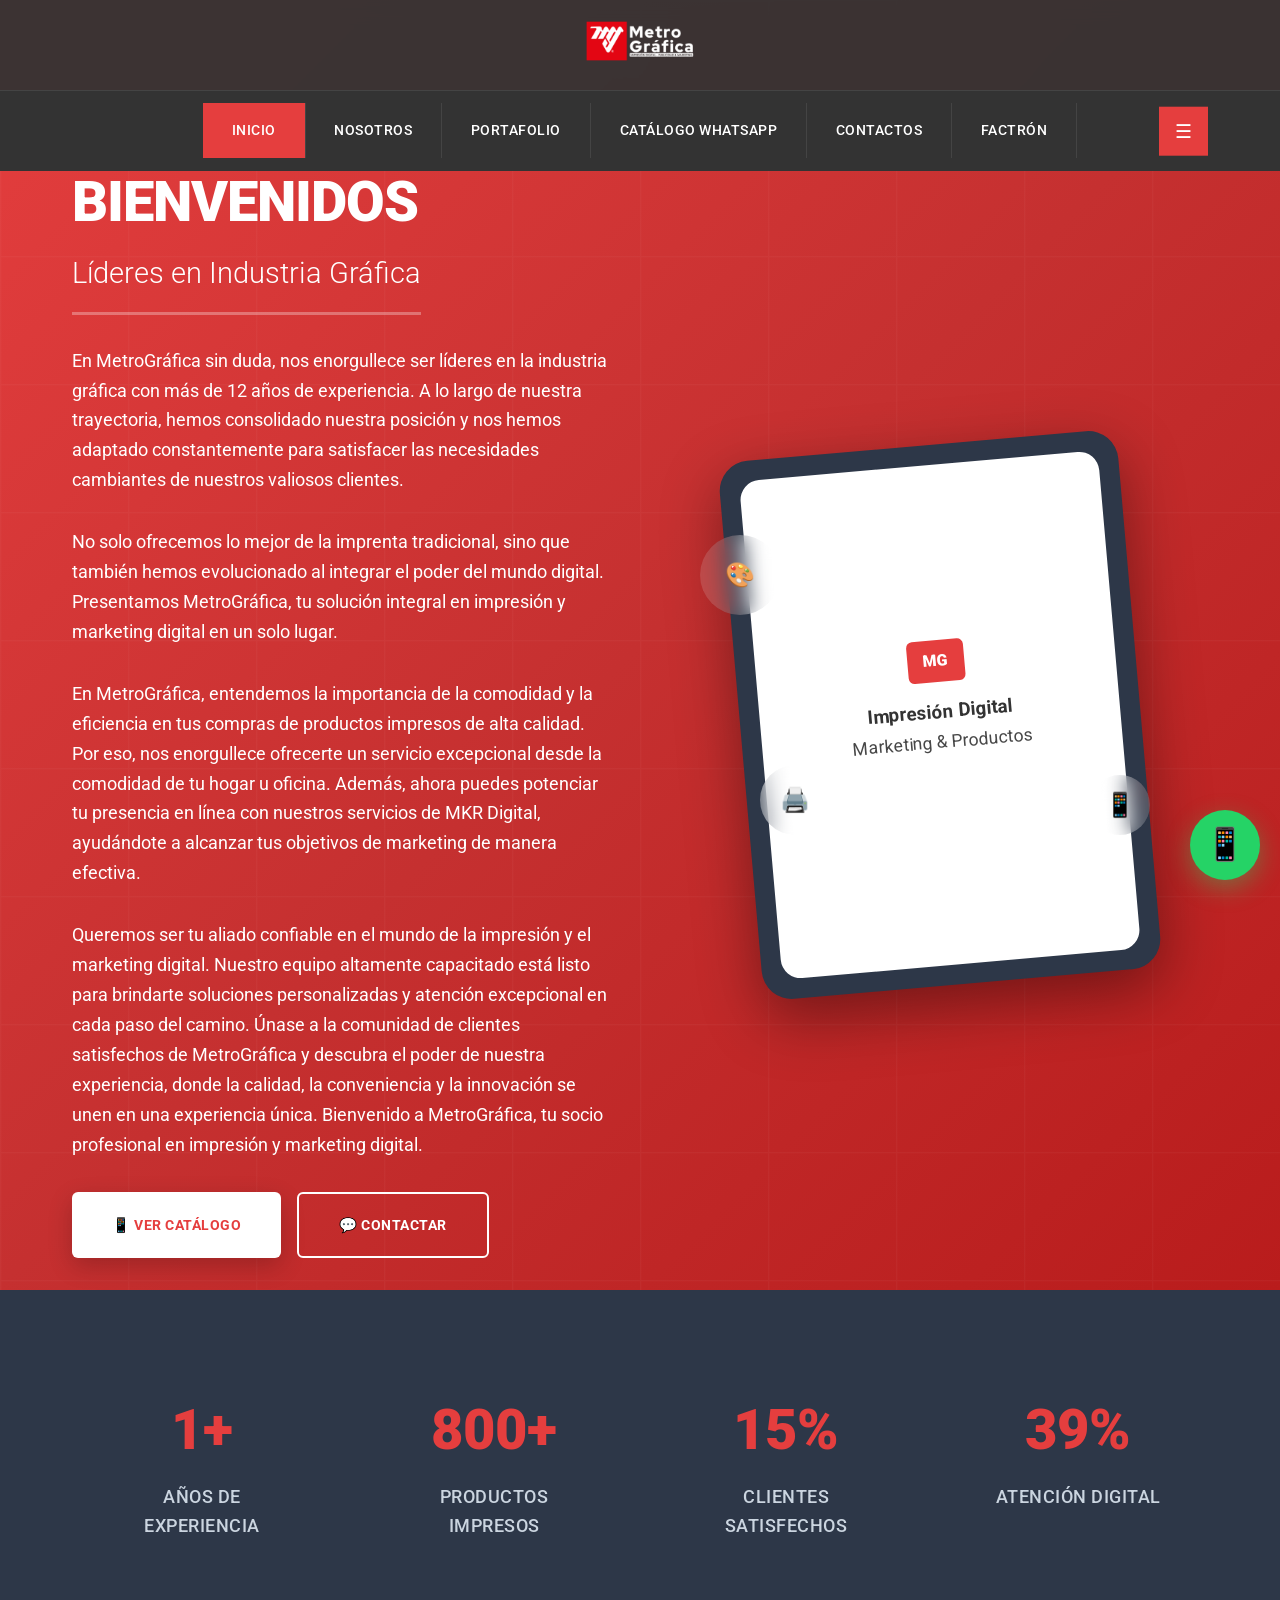
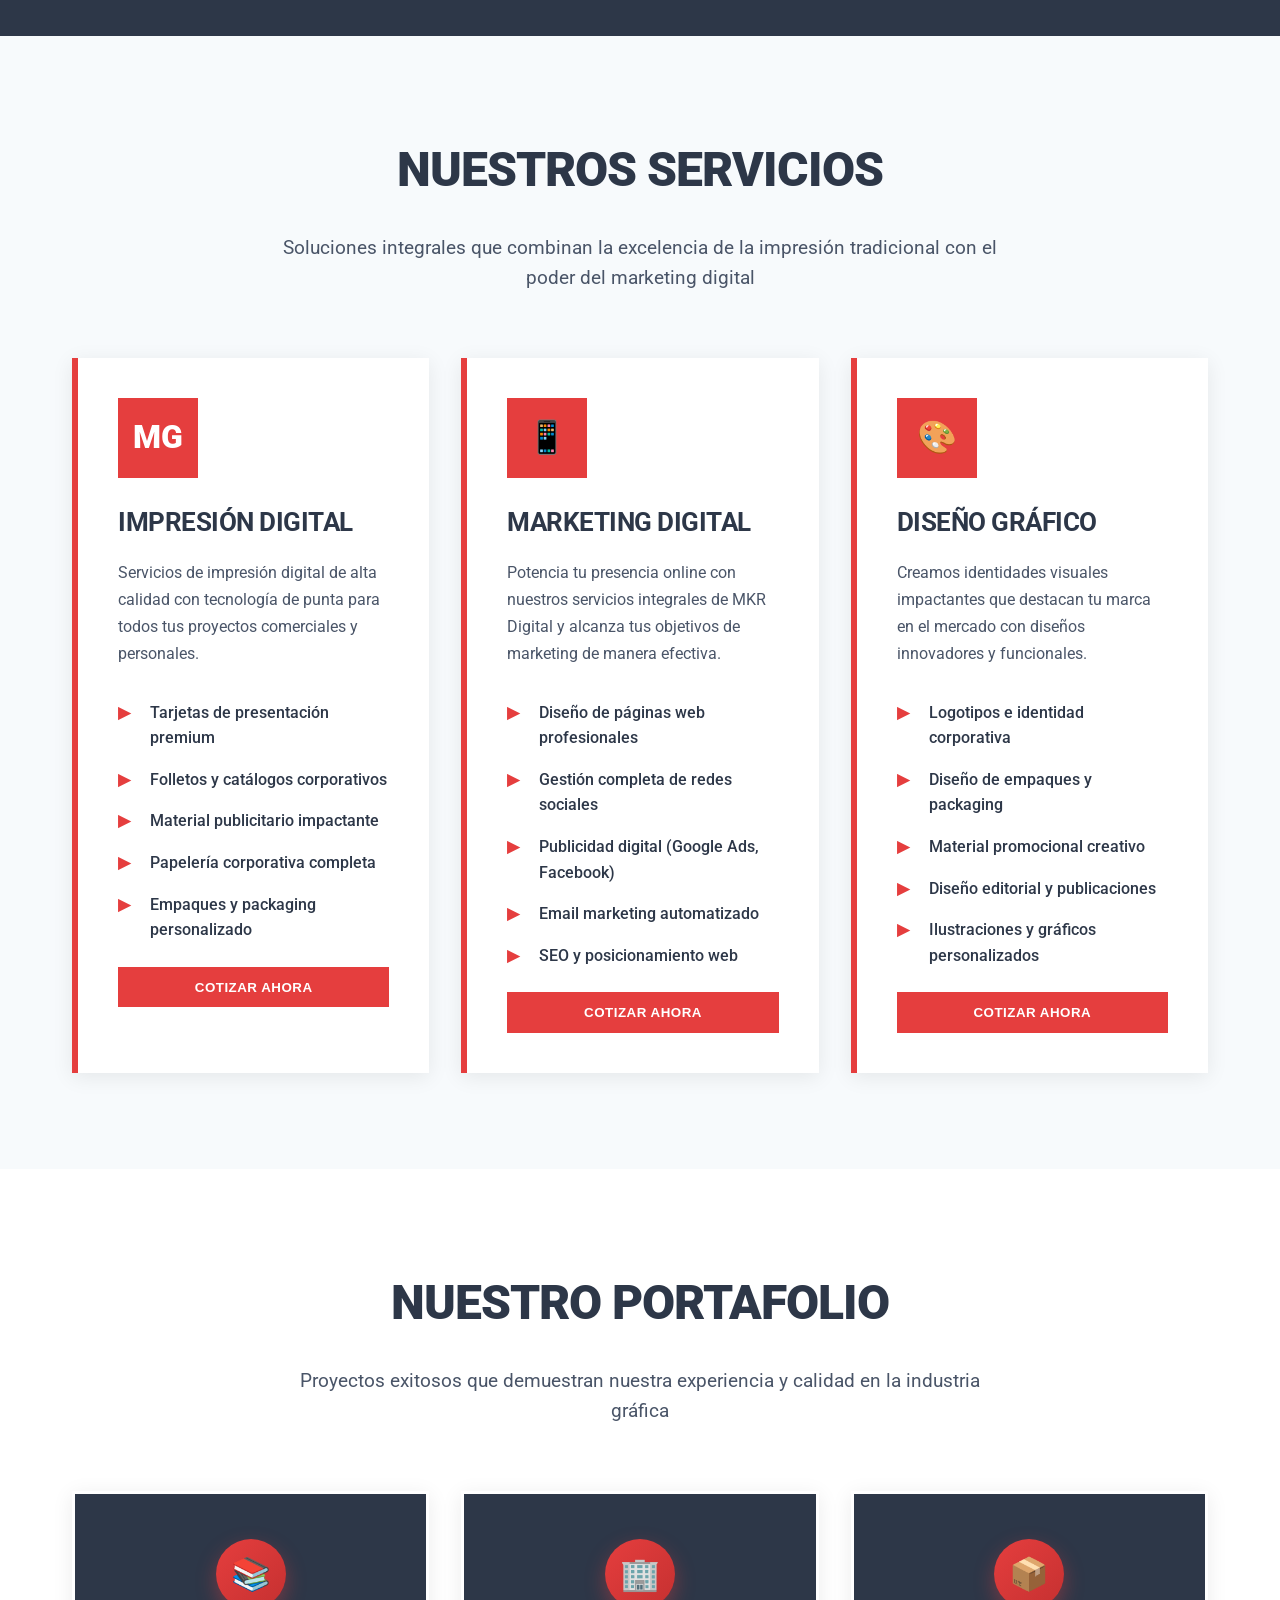
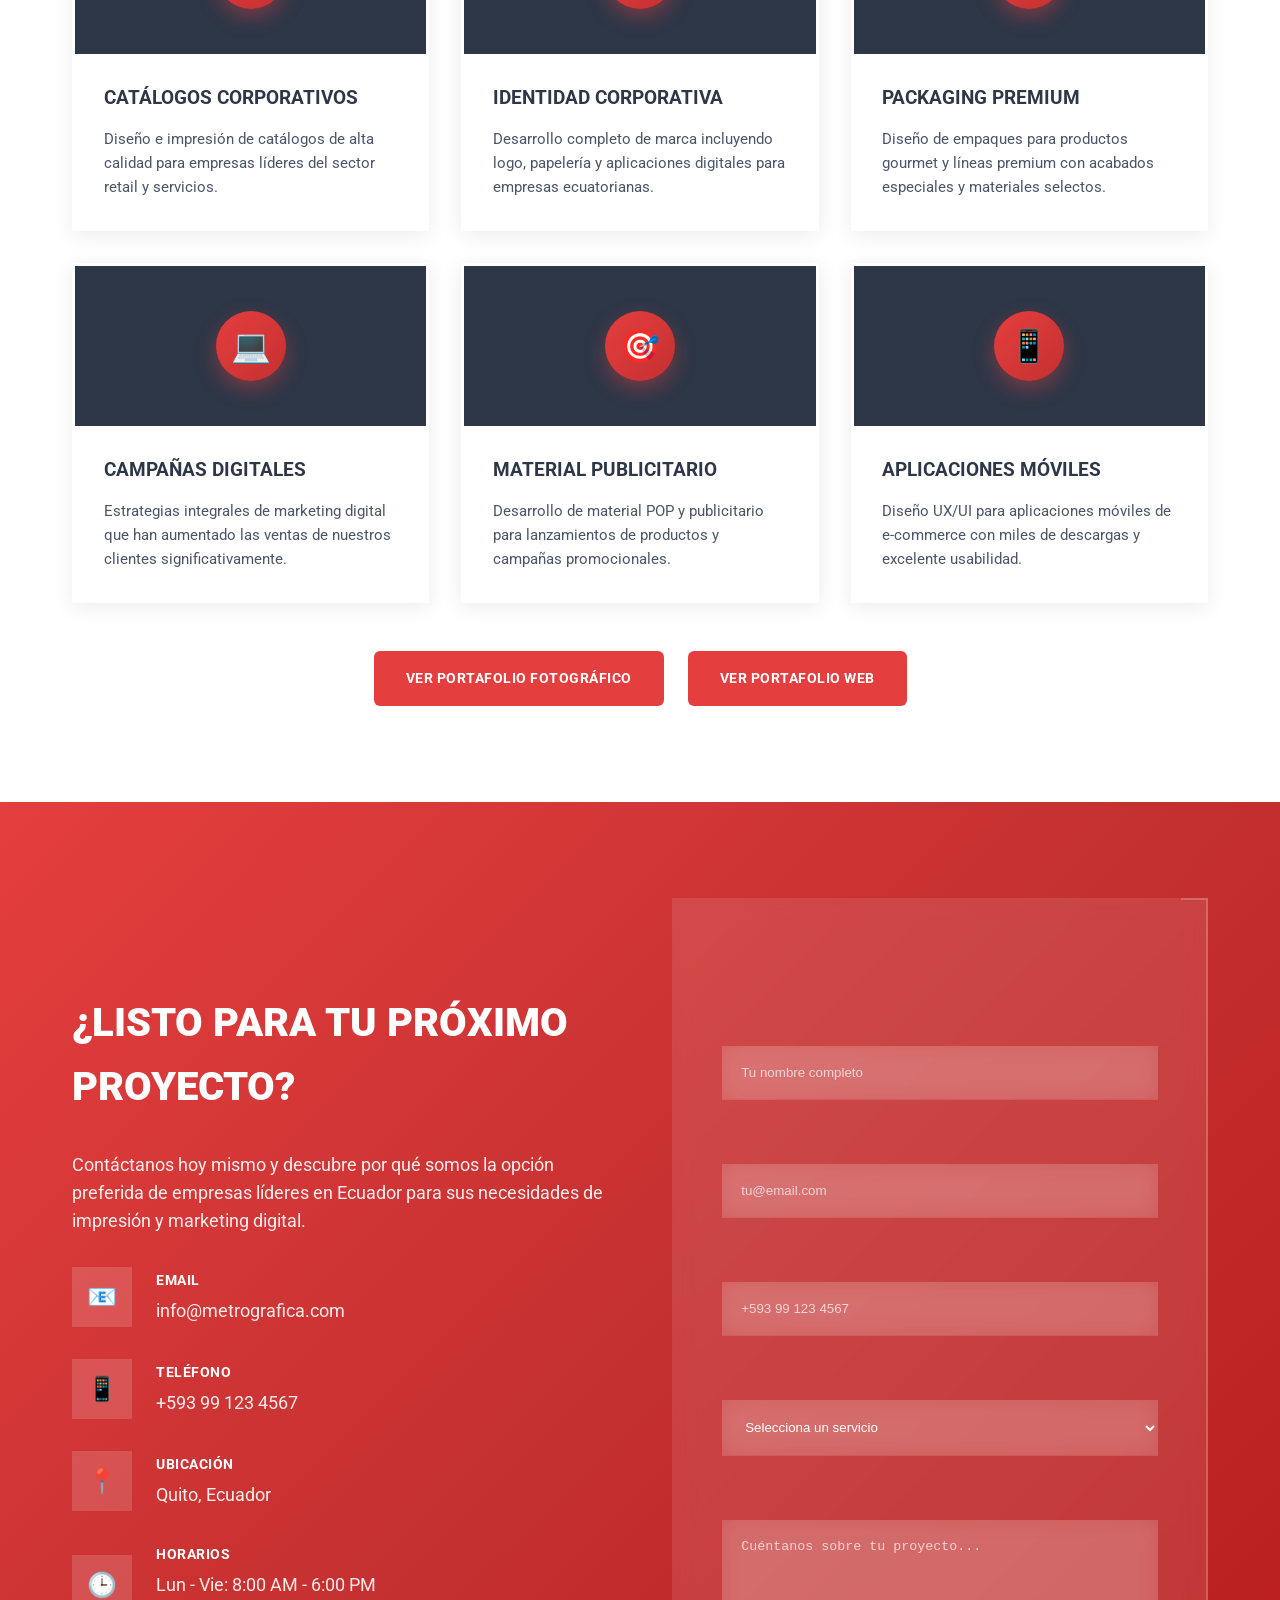
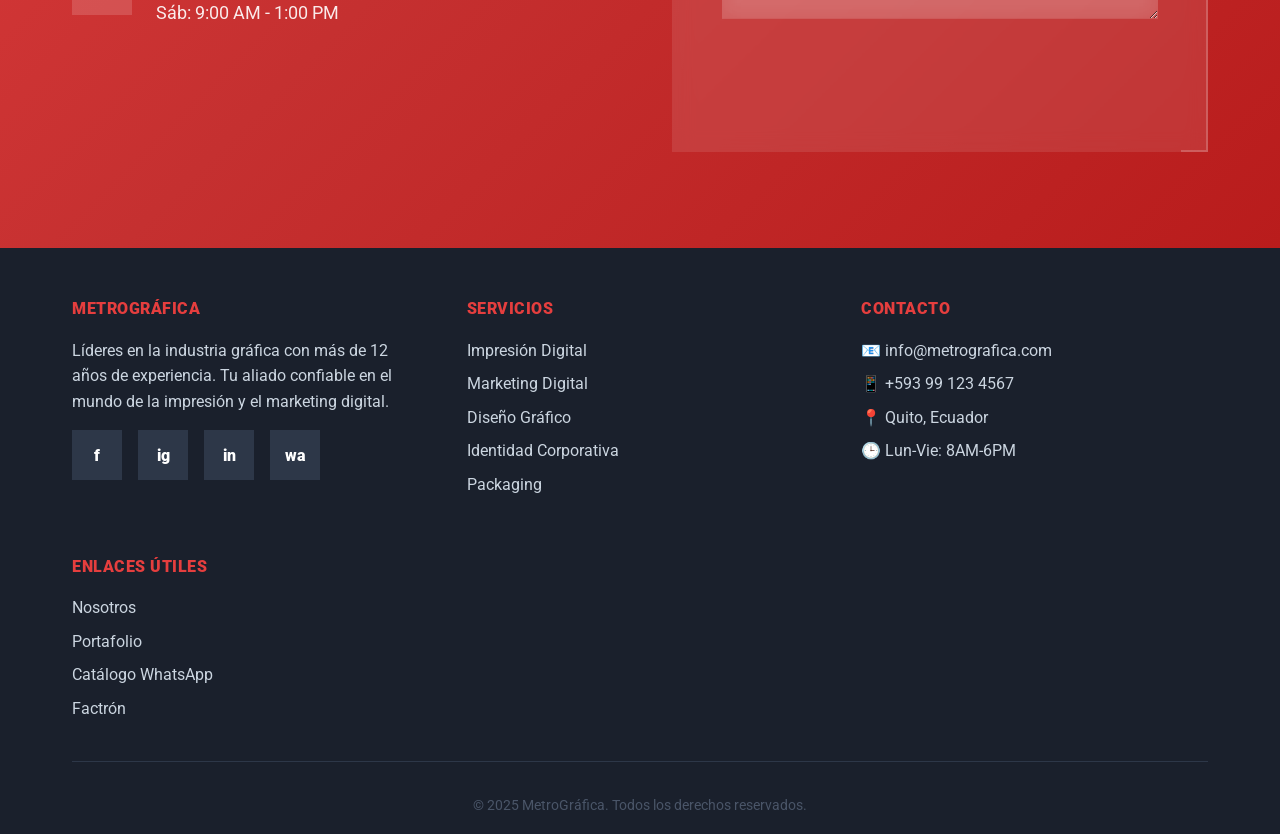
==== commit 5ab727c5: "Corrige bugs y mejora SEO/accesibilidad del sitio - Unifica rutas de imagen (relativas en vez de abs" ====
--- a/index.html
+++ b/index.html
@@ -7,6 +7,18 @@
     <title>MetroGráfica - Líderes en Impresión Digital y Marketing | Ecuador</title>
     <meta name="description"
         content="Más de 12 años liderando la industria gráfica en Ecuador. Impresión digital, tradicional y servicios de marketing. Calidad garantizada.">
+    <link rel="icon" type="image/png" href="images/LOGO-M.png">
+
+    <meta property="og:type" content="website">
+    <meta property="og:title" content="MetroGráfica - Líderes en Impresión Digital y Marketing | Ecuador">
+    <meta property="og:description"
+        content="Más de 12 años liderando la industria gráfica en Ecuador. Impresión digital, tradicional y servicios de marketing. Calidad garantizada.">
+    <meta property="og:image" content="images/LOGO-M.png">
+    <meta name="twitter:card" content="summary">
+    <meta name="twitter:title" content="MetroGráfica - Líderes en Impresión Digital y Marketing | Ecuador">
+    <meta name="twitter:description"
+        content="Más de 12 años liderando la industria gráfica en Ecuador. Impresión digital, tradicional y servicios de marketing. Calidad garantizada.">
+    <meta name="twitter:image" content="images/LOGO-M.png">
 
     <style>
         @import url('https://fonts.googleapis.com/css2?family=Roboto:wght@300;400;500;700;900&display=swap');
@@ -534,14 +546,52 @@
         }
 
         .portfolio-image {
-            height: 200px;
-            background: linear-gradient(135deg, #E53E3E 0%, #C53030 100%);
+            height: 160px;
+            background: #2D3748;
             display: flex;
             align-items: center;
             justify-content: center;
-            color: white;
-            font-size: 3rem;
-            font-weight: 900;
+        }
+
+        .portfolio-icon-badge {
+            width: 70px;
+            height: 70px;
+            border-radius: 50%;
+            background: linear-gradient(135deg, #E53E3E 0%, #C53030 100%);
+            display: flex;
+            align-items: center;
+            justify-content: center;
+            color: white;
+            font-size: 2rem;
+            box-shadow: 0 8px 20px rgba(229, 62, 62, 0.4);
+        }
+
+        .portfolio-cta {
+            max-width: 1200px;
+            margin: 3rem auto 0;
+            padding: 0 2rem;
+            display: flex;
+            justify-content: center;
+            gap: 1.5rem;
+            flex-wrap: wrap;
+        }
+
+        .portfolio-cta a {
+            padding: 1rem 2rem;
+            border-radius: 6px;
+            text-decoration: none;
+            font-weight: 700;
+            font-size: 0.9rem;
+            text-transform: uppercase;
+            letter-spacing: 0.5px;
+            background: #E53E3E;
+            color: white;
+            transition: all 0.3s ease;
+        }
+
+        .portfolio-cta a:hover {
+            background: #C53030;
+            transform: translateY(-3px);
         }
 
         .portfolio-content {
@@ -953,7 +1003,7 @@
     <header>
         <div class="header-container">
             <div class="logo">
-                <img src="/metrografica-website/images/LOGO-M.png" alt="MetroGráfica Logo">
+                <img src="images/LOGO-M.png" alt="MetroGráfica Logo">
             </div>
         </div>
         <nav>
@@ -1004,10 +1054,6 @@
                     descubra el poder de nuestra
                     experiencia, donde la calidad, la conveniencia y la innovación se unen en una experiencia única.
                     Bienvenido a MetroGráfica, tu socio profesional en impresión y marketing digital.</p>
-                <p class="fade-in">
-
-                    Bienvenido a MetroGráfica, tu socio profesional en impresión y marketing digital.</p>
-
 
                 <div class="hero-buttons fade-in">
                     <a href="#catalogo" class="btn-primary">
@@ -1064,7 +1110,7 @@
         <div class="section-header">
             <h2>NUESTROS SERVICIOS</h2>
             <p>Soluciones integrales que combinan la excelencia de la impresión tradicional con el poder del marketing
-                digitall</p>
+                digital</p>
         </div>
         <div class="services-grid">
             <div class="service-card fade-in">
@@ -1120,7 +1166,7 @@
         </div>
         <div class="portfolio-grid">
             <div class="portfolio-item fade-in">
-                <div class="portfolio-image">📚</div>
+                <div class="portfolio-image"><div class="portfolio-icon-badge">📚</div></div>
                 <div class="portfolio-content">
                     <h4>CATÁLOGOS CORPORATIVOS</h4>
                     <p>Diseño e impresión de catálogos de alta calidad para empresas líderes del sector retail y
@@ -1128,7 +1174,7 @@
                 </div>
             </div>
             <div class="portfolio-item fade-in">
-                <div class="portfolio-image">🏢</div>
+                <div class="portfolio-image"><div class="portfolio-icon-badge">🏢</div></div>
                 <div class="portfolio-content">
                     <h4>IDENTIDAD CORPORATIVA</h4>
                     <p>Desarrollo completo de marca incluyendo logo, papelería y aplicaciones digitales para empresas
@@ -1136,7 +1182,7 @@
                 </div>
             </div>
             <div class="portfolio-item fade-in">
-                <div class="portfolio-image">📦</div>
+                <div class="portfolio-image"><div class="portfolio-icon-badge">📦</div></div>
                 <div class="portfolio-content">
                     <h4>PACKAGING PREMIUM</h4>
                     <p>Diseño de empaques para productos gourmet y líneas premium con acabados especiales y materiales
@@ -1144,7 +1190,7 @@
                 </div>
             </div>
             <div class="portfolio-item fade-in">
-                <div class="portfolio-image">💻</div>
+                <div class="portfolio-image"><div class="portfolio-icon-badge">💻</div></div>
                 <div class="portfolio-content">
                     <h4>CAMPAÑAS DIGITALES</h4>
                     <p>Estrategias integrales de marketing digital que han aumentado las ventas de nuestros clientes
@@ -1152,7 +1198,7 @@
                 </div>
             </div>
             <div class="portfolio-item fade-in">
-                <div class="portfolio-image">🎯</div>
+                <div class="portfolio-image"><div class="portfolio-icon-badge">🎯</div></div>
                 <div class="portfolio-content">
                     <h4>MATERIAL PUBLICITARIO</h4>
                     <p>Desarrollo de material POP y publicitario para lanzamientos de productos y campañas
@@ -1160,13 +1206,17 @@
                 </div>
             </div>
             <div class="portfolio-item fade-in">
-                <div class="portfolio-image">📱</div>
+                <div class="portfolio-image"><div class="portfolio-icon-badge">📱</div></div>
                 <div class="portfolio-content">
                     <h4>APLICACIONES MÓVILES</h4>
                     <p>Diseño UX/UI para aplicaciones móviles de e-commerce con miles de descargas y excelente
                         usabilidad.</p>
                 </div>
             </div>
+        </div>
+        <div class="portfolio-cta">
+            <a href="portafolio/portafolio-fotografico.html">Ver Portafolio Fotográfico</a>
+            <a href="portafolio/portafolio-web.html">Ver Portafolio Web</a>
         </div>
     </section>
 
@@ -1297,7 +1347,7 @@
                 <div class="footer-section">
                     <h4>Enlaces Útiles</h4>
                     <ul>
-                        <li><a href="#nosotros.html">Nosotros</a></li>
+                        <li><a href="nosotros.html">Nosotros</a></li>
                         <li><a href="#portafolio">Portafolio</a></li>
                         <li><a href="#catalogo">Catálogo WhatsApp</a></li>
                         <li><a href="#factron">Factrón</a></li>
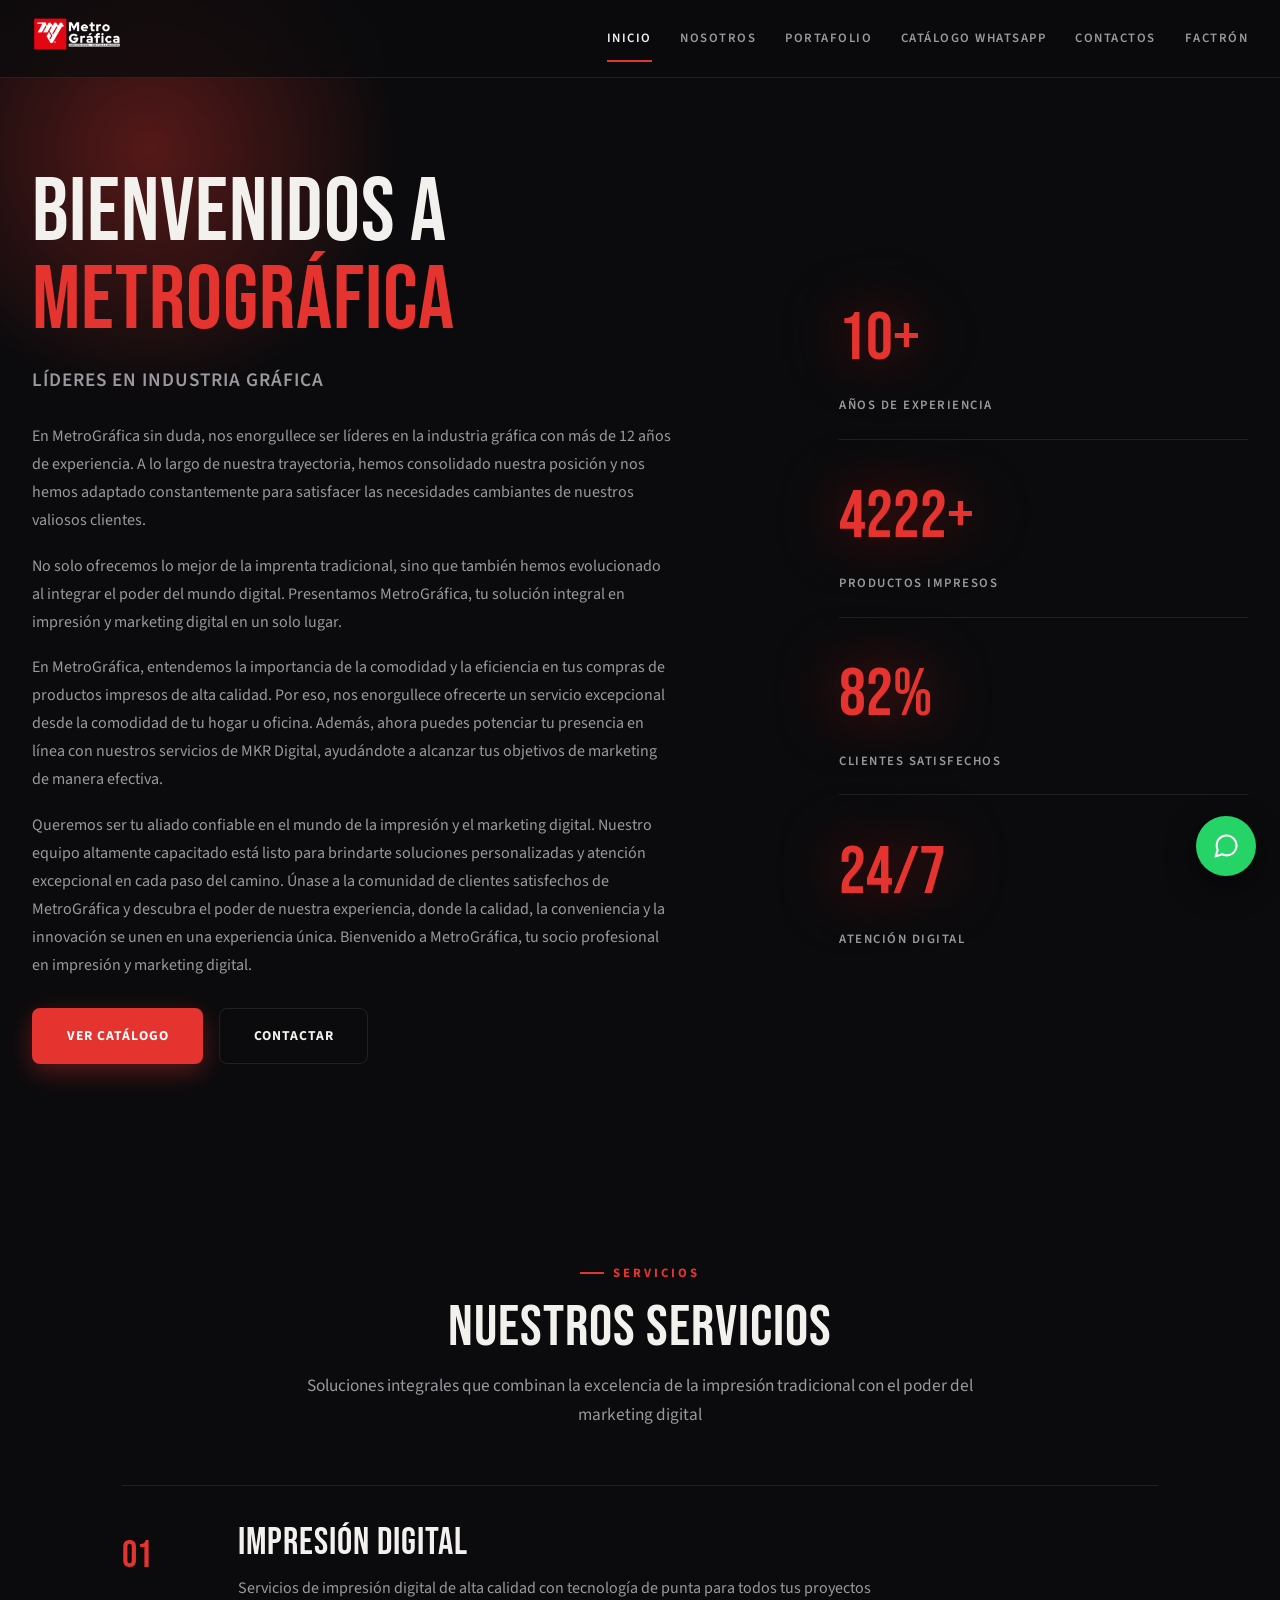
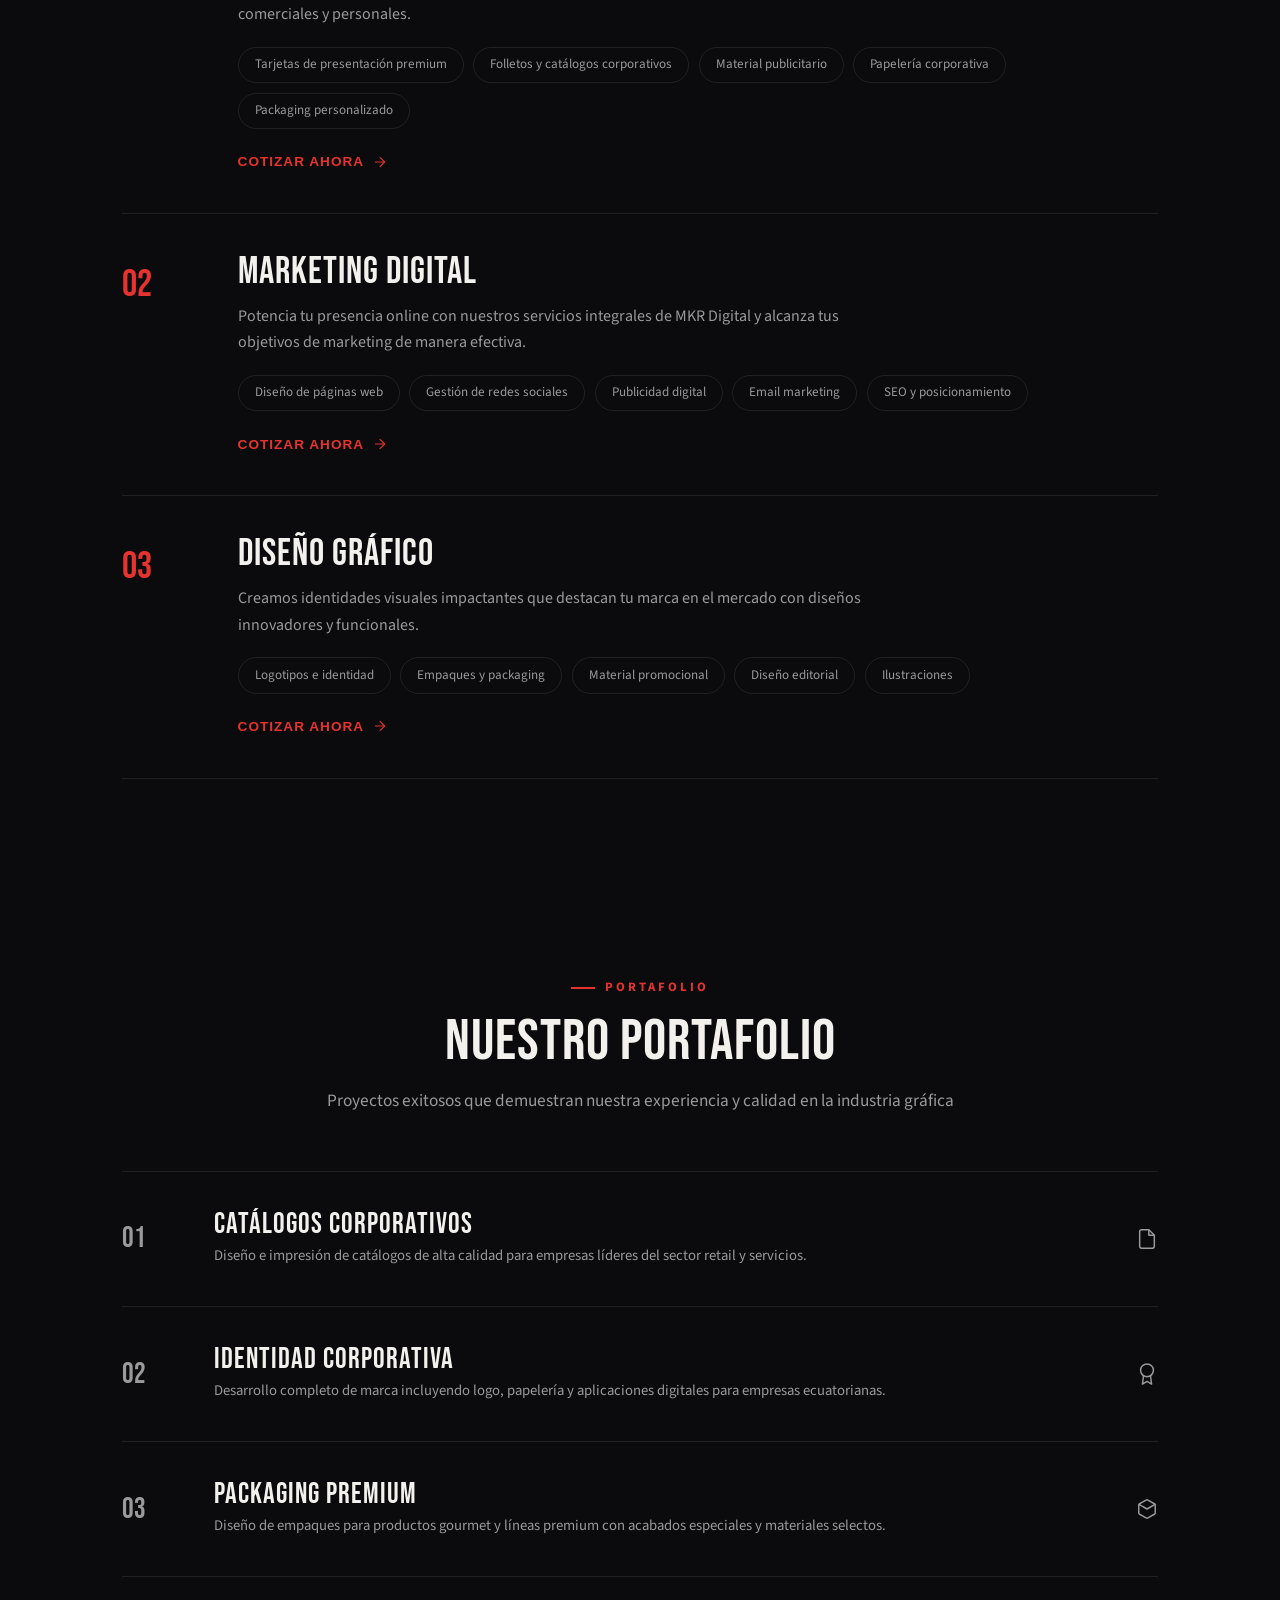
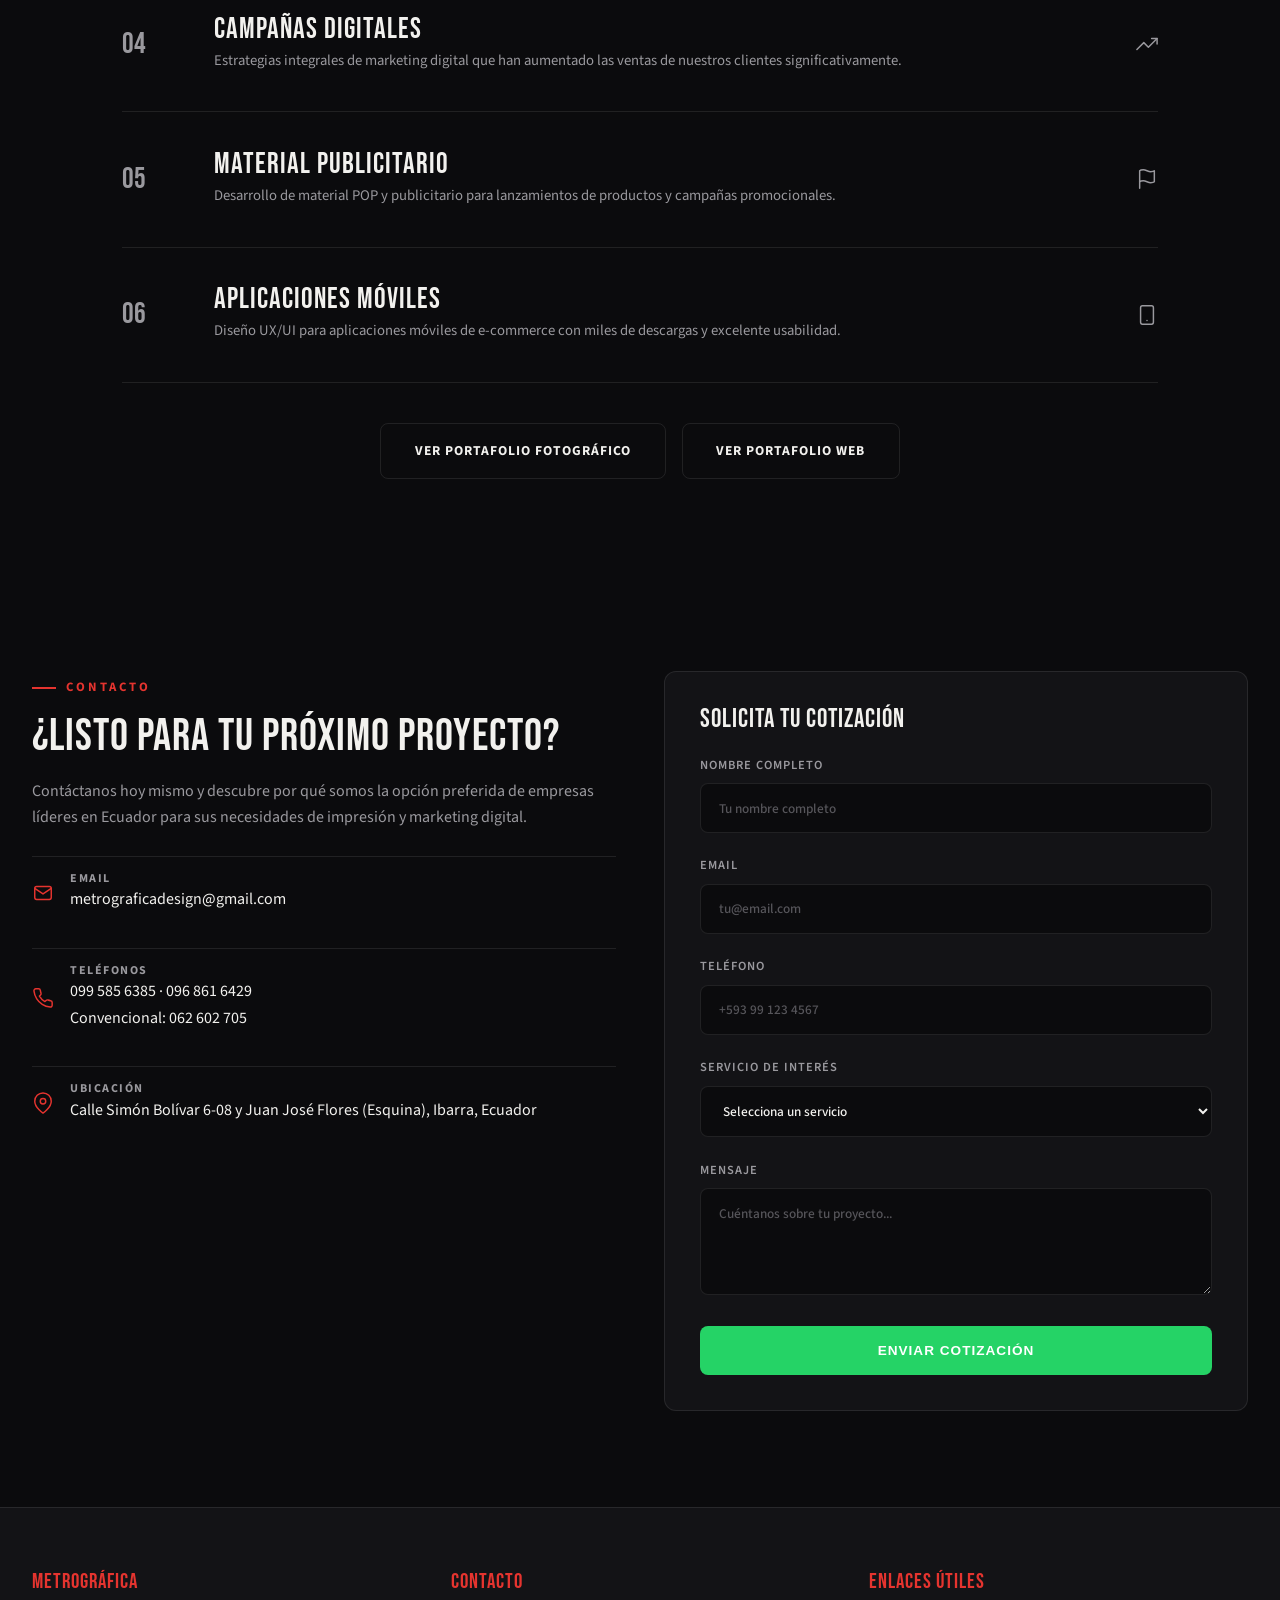
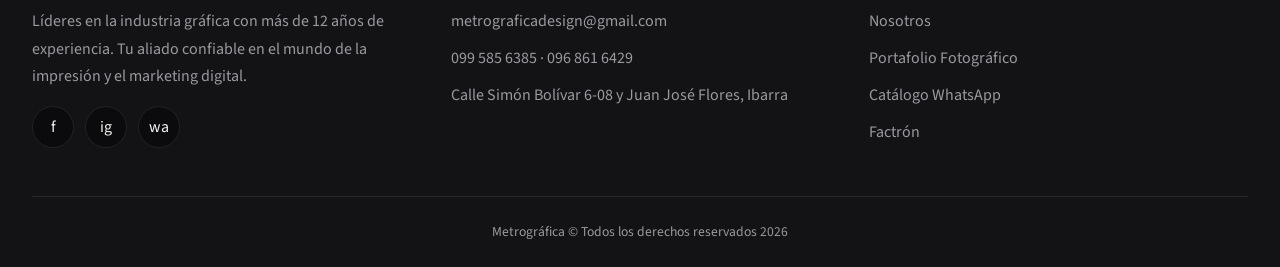
==== commit 3a03f16b: "nuevas mejoras" ====
--- a/index.html
+++ b/index.html
@@ -20,980 +20,169 @@
         content="Más de 12 años liderando la industria gráfica en Ecuador. Impresión digital, tradicional y servicios de marketing. Calidad garantizada.">
     <meta name="twitter:image" content="images/LOGO-M.png">
 
+    <link rel="stylesheet" href="styles.css">
     <style>
-        @import url('https://fonts.googleapis.com/css2?family=Roboto:wght@300;400;500;700;900&display=swap');
-
-        * {
-            margin: 0;
-            padding: 0;
-            box-sizing: border-box;
-        }
-
-        body {
-            font-family: 'Roboto', Arial, sans-serif;
-            line-height: 1.6;
-            color: #333;
-            overflow-x: hidden;
-        }
-
-        /* Header */
-        header {
-            position: fixed;
-            top: 0;
-            width: 100%;
-            background: rgba(51, 51, 51, 0.95);
-            backdrop-filter: blur(10px);
-            z-index: 1000;
-            padding: 0;
-            transition: all 0.3s ease;
-        }
-
-        .header-container {
-            max-width: 1200px;
+        /* Hero */
+        .hero { padding: 170px 0 6rem; background: var(--bg); position: relative; overflow: hidden; }
+        .hero .glow { top: -100px; left: -100px; }
+
+        .hero-content {
+            max-width: 1280px;
             margin: 0 auto;
-            display: flex;
-            justify-content: center;
-            align-items: center;
-            padding: 1rem 2rem;
-        }
-
-        .logo img {
-            height: 50px;
-            width: auto;
-        }
-
-        nav {
-            background: #333;
-            padding: 0.8rem 0;
-            border-top: 1px solid #444;
-        }
-
-        .nav-container {
-            max-width: 1200px;
-            margin: 0 auto;
-            display: flex;
-            justify-content: center;
-            align-items: center;
             padding: 0 2rem;
-        }
-
-        .nav-links {
-            display: flex;
-            gap: 0;
-            list-style: none;
-        }
-
-        .nav-links li {
-            position: relative;
-        }
-
-        .nav-links a {
-            display: block;
-            padding: 1rem 1.8rem;
-            text-decoration: none;
-            color: white;
-            font-weight: 500;
-            font-size: 0.9rem;
-            text-transform: uppercase;
-            letter-spacing: 0.5px;
-            transition: all 0.3s ease;
-            border-right: 1px solid #444;
-        }
-
-        .nav-links li:first-child a {
-            background: #E53E3E;
-            color: white;
-        }
-
-        .nav-links a:hover {
-            background: #E53E3E;
-            color: white;
-        }
-
-        .nav-links a.active {
-            background: #E53E3E;
-            color: white;
-        }
-
-        /* Dropdown */
-        .dropdown {
-            position: relative;
-        }
-
-        .dropdown-content {
-            display: none;
-            position: absolute;
-            top: 100%;
-            left: 0;
-            min-width: 280px;
-            background: #333;
-            box-shadow: 0 8px 25px rgba(0, 0, 0, 0.3);
-            z-index: 1001;
-            border-radius: 0 0 8px 8px;
-        }
-
-        .dropdown-content a {
-            border-right: none;
-            border-bottom: 1px solid #444;
-            padding: 1.2rem 2rem;
-            transition: all 0.3s ease;
-            display: block;
-            position: relative;
-        }
-
-        .dropdown-content a:last-child {
-            border-bottom: none;
-            border-radius: 0 0 8px 8px;
-        }
-
-        .dropdown-content a:hover {
-            background: #E53E3E;
-            color: white;
-            padding-left: 2.5rem;
-        }
-
-        .dropdown:hover .dropdown-content {
-            display: block;
-            animation: slideDown 0.3s ease;
-        }
-
-        @keyframes slideDown {
-            from {
-                opacity: 0;
-                transform: translateY(-10px);
-            }
-
-            to {
-                opacity: 1;
-                transform: translateY(0);
-            }
-        }
-
-        /* Hero Section */
-        .hero {
-            min-height: 100vh;
-            background: linear-gradient(135deg, #E53E3E 0%, #C53030 50%, #B91C1C 100%);
-            display: flex;
+            display: grid;
+            grid-template-columns: 1.3fr 0.7fr;
+            gap: 3rem;
             align-items: center;
             position: relative;
-            overflow: hidden;
-            padding-top: 140px;
-        }
-
-        .hero::before {
-            content: '';
-            position: absolute;
-            top: 0;
-            left: 0;
-            right: 0;
-            bottom: 0;
-            background: url('data:image/svg+xml,<svg xmlns="http://www.w3.org/2000/svg" viewBox="0 0 1000 1000"><defs><pattern id="grid" width="100" height="100" patternUnits="userSpaceOnUse"><path d="M 100 0 L 0 0 0 100" fill="none" stroke="rgba(255,255,255,0.1)" stroke-width="2"/></pattern></defs><rect width="100%" height="100%" fill="url(%23grid)"/></svg>');
-            opacity: 0.3;
-        }
-
-        .hero-content {
-            max-width: 1200px;
-            margin: 0 auto;
-            padding: 2rem;
-            display: grid;
-            grid-template-columns: 1fr 1fr;
-            gap: 4rem;
-            align-items: center;
-            position: relative;
-            z-index: 2;
-        }
-
-        .hero-text {
-            color: white;
-        }
-
-        .hero h1 {
-            font-size: 3.5rem;
-            font-weight: 900;
-            margin-bottom: 1rem;
-            line-height: 1.1;
+            z-index: 1;
+        }
+
+        .hero h1 { font-size: clamp(3rem, 7vw, 5.6rem); margin-bottom: 1.2rem; color: var(--ink); }
+        .hero h1 span { color: var(--red); }
+
+        .hero-subtitle {
+            font-size: 1.2rem;
+            font-weight: 600;
+            font-family: 'Source Sans 3', sans-serif;
+            margin-bottom: 1.6rem;
+            color: var(--text-muted);
             text-transform: uppercase;
-            letter-spacing: -1px;
-        }
-
-        .hero-subtitle {
-            font-size: 1.8rem;
-            font-weight: 300;
-            margin-bottom: 2rem;
-            opacity: 0.95;
-            border-bottom: 3px solid rgba(255, 255, 255, 0.3);
-            padding-bottom: 1rem;
-            display: inline-block;
-        }
-
-        .hero p {
-            font-size: 1.1rem;
-            margin-bottom: 2rem;
-            opacity: 0.9;
-            line-height: 1.7;
-        }
-
-        .hero-buttons {
-            display: flex;
-            gap: 1rem;
-            flex-wrap: wrap;
-        }
-
-        .btn-primary,
-        .btn-secondary {
-            padding: 1.2rem 2.5rem;
-            border-radius: 6px;
-            text-decoration: none;
-            font-weight: 700;
-            font-size: 0.9rem;
-            text-transform: uppercase;
-            letter-spacing: 0.5px;
-            transition: all 0.3s ease;
+            letter-spacing: 1px;
+        }
+
+        .hero p { font-size: 1rem; margin-bottom: 1.1rem; color: var(--text-muted); line-height: 1.75; max-width: 640px; }
+
+        .hero-buttons { display: flex; gap: 1rem; flex-wrap: wrap; margin-top: 1.8rem; }
+
+        /* Hero visual: riel de estadísticas con resplandor */
+        .stats-rail { display: flex; flex-direction: column; }
+
+        .rail-stat {
+            padding: 1.4rem 0;
+            border-top: 1px solid var(--border);
+        }
+        .rail-stat:first-child { border-top: none; }
+
+        .rail-num {
+            font-family: 'Bebas Neue', sans-serif;
+            font-size: clamp(2.8rem, 6vw, 4.2rem);
+            color: var(--red);
+            text-shadow: 0 0 60px rgba(229, 52, 47, 0.55);
+        }
+
+        .rail-label { font-size: 0.8rem; color: var(--text-muted); text-transform: uppercase; letter-spacing: 1.5px; font-weight: 600; }
+
+        /* Services */
+        .services { padding: 6rem 0; background: var(--bg); position: relative; }
+
+        .services-list { max-width: 1100px; margin: 0 auto; padding: 0 2rem; }
+
+        .service-panel { display: grid; grid-template-columns: 90px 1fr; gap: 1.6rem; }
+
+        .service-index { font-family: 'Bebas Neue', sans-serif; font-size: 2.4rem; color: var(--red); }
+
+        .service-body h3 { font-size: clamp(1.8rem, 3vw, 2.4rem); margin-bottom: 0.8rem; color: var(--ink); }
+        .service-body > p { color: var(--text-muted); margin-bottom: 1.2rem; max-width: 640px; }
+
+        .service-features { display: flex; flex-wrap: wrap; gap: 0.6rem; margin-bottom: 1.2rem; list-style: none; }
+        .service-features li {
+            font-size: 0.82rem;
+            color: var(--text-muted);
+            border: 1px solid var(--border);
+            border-radius: 999px;
+            padding: 0.4rem 1rem;
+        }
+
+        .panel-cta {
             display: inline-flex;
             align-items: center;
             gap: 0.5rem;
-        }
-
-        .btn-primary {
-            background: white;
-            color: #E53E3E;
-            box-shadow: 0 8px 25px rgba(0, 0, 0, 0.2);
-        }
-
-        .btn-secondary {
-            background: transparent;
-            color: white;
-            border: 2px solid white;
-        }
-
-        .btn-primary:hover {
-            background: #f7fafc;
-            transform: translateY(-3px);
-            box-shadow: 0 12px 35px rgba(0, 0, 0, 0.3);
-        }
-
-        .btn-secondary:hover {
-            background: white;
-            color: #E53E3E;
-            transform: translateY(-3px);
-        }
-
-        .hero-visual {
-            display: flex;
-            justify-content: center;
+            color: var(--red);
+            font-weight: 700;
+            font-size: 0.85rem;
+            text-transform: uppercase;
+            letter-spacing: 1px;
+            background: none;
+            border: none;
+            cursor: pointer;
+            padding: 0;
+        }
+        .panel-cta svg { width: 16px; height: 16px; transition: transform 0.2s ease; }
+        .panel-cta:hover svg { transform: translateX(4px); }
+
+        /* Portfolio */
+        .portfolio { padding: 6rem 0; background: var(--bg); }
+        .portfolio-list { max-width: 1100px; margin: 0 auto; padding: 0 2rem; }
+
+        .portfolio-panel {
+            display: grid;
+            grid-template-columns: 70px 1fr auto;
+            gap: 1.4rem;
             align-items: center;
-            position: relative;
-        }
-
-        .device-mockup {
-            position: relative;
-            width: 100%;
-            max-width: 400px;
-        }
-
-        .phone-mockup {
-            background: #2D3748;
-            border-radius: 30px;
-            padding: 20px;
-            box-shadow: 0 20px 60px rgba(0, 0, 0, 0.4);
-            position: relative;
-            transform: rotate(-5deg);
-        }
-
-        .phone-screen {
-            background: white;
-            border-radius: 20px;
-            padding: 1.5rem;
-            height: 500px;
-            display: flex;
-            flex-direction: column;
-            align-items: center;
-            justify-content: center;
-        }
-
-        .phone-screen .logo-mini {
-            background: #E53E3E;
-            color: white;
-            padding: 0.5rem 1rem;
-            border-radius: 6px;
-            font-weight: 900;
-            margin-bottom: 1rem;
-        }
-
-        .floating-elements {
-            position: absolute;
-            top: 50%;
-            left: 50%;
-            transform: translate(-50%, -50%);
-            width: 600px;
-            height: 600px;
-            pointer-events: none;
-        }
-
-        .floating-item {
-            position: absolute;
-            background: rgba(255, 255, 255, 0.15);
-            backdrop-filter: blur(10px);
-            border-radius: 50%;
-            display: flex;
-            align-items: center;
-            justify-content: center;
-            color: white;
-            font-size: 1.5rem;
-            animation: float 6s ease-in-out infinite;
-        }
-
-        .floating-item:nth-child(1) {
-            width: 80px;
-            height: 80px;
-            top: 20%;
-            left: 10%;
-            animation-delay: 0s;
-        }
-
-        .floating-item:nth-child(2) {
-            width: 60px;
-            height: 60px;
-            top: 60%;
-            right: 15%;
-            animation-delay: 2s;
-        }
-
-        .floating-item:nth-child(3) {
-            width: 70px;
-            height: 70px;
-            bottom: 30%;
-            left: 20%;
-            animation-delay: 4s;
-        }
-
-        @keyframes float {
-
-            0%,
-            100% {
-                transform: translateY(0) rotate(0deg);
-            }
-
-            50% {
-                transform: translateY(-20px) rotate(180deg);
-            }
-        }
-
-        /* Stats Section */
-        .stats {
-            background: #2D3748;
-            padding: 4rem 0;
-            color: white;
-        }
-
-        .stats-container {
-            max-width: 1200px;
-            margin: 0 auto;
-            padding: 0 2rem;
-            display: grid;
-            grid-template-columns: repeat(auto-fit, minmax(250px, 1fr));
-            gap: 2rem;
-            text-align: center;
-        }
-
-        .stat-item {
-            padding: 2rem;
-        }
-
-        .stat-number {
-            font-size: 3.5rem;
-            font-weight: 900;
-            color: #E53E3E;
-            margin-bottom: 0.5rem;
-        }
-
-        .stat-label {
-            font-size: 1.1rem;
-            color: #CBD5E0;
-            text-transform: uppercase;
-            letter-spacing: 0.5px;
-            font-weight: 500;
-        }
-
-        /* Services Section */
-        .services {
-            padding: 6rem 0;
-            background: #F7FAFC;
-        }
-
-        .section-header {
-            text-align: center;
-            max-width: 800px;
-            margin: 0 auto 4rem;
-            padding: 0 2rem;
-        }
-
-        .section-header h2 {
-            font-size: 3rem;
-            font-weight: 900;
-            margin-bottom: 1.5rem;
-            color: #2D3748;
-            text-transform: uppercase;
-            letter-spacing: -1px;
-        }
-
-        .section-header p {
-            font-size: 1.2rem;
-            color: #4A5568;
-        }
-
-        .services-grid {
-            max-width: 1200px;
-            margin: 0 auto;
-            padding: 0 2rem;
-            display: grid;
-            grid-template-columns: repeat(auto-fit, minmax(350px, 1fr));
-            gap: 2rem;
-        }
-
-        .service-card {
-            background: white;
-            border-radius: 0;
-            padding: 2.5rem;
-            transition: all 0.3s ease;
-            border-left: 6px solid #E53E3E;
-            box-shadow: 0 4px 20px rgba(0, 0, 0, 0.08);
-        }
-
-        .service-card:hover {
-            transform: translateY(-10px);
-            box-shadow: 0 15px 40px rgba(229, 62, 62, 0.2);
-            border-left-width: 10px;
-        }
-
-        .service-icon {
-            width: 80px;
-            height: 80px;
-            background: #E53E3E;
-            border-radius: 0;
-            display: flex;
-            align-items: center;
-            justify-content: center;
-            color: white;
-            font-size: 2rem;
-            margin-bottom: 1.5rem;
-            font-weight: 900;
-        }
-
-        .service-card h3 {
-            font-size: 1.6rem;
-            font-weight: 700;
-            margin-bottom: 1rem;
-            color: #2D3748;
-            text-transform: uppercase;
-            letter-spacing: -0.5px;
-        }
-
-        .service-card p {
-            color: #4A5568;
-            margin-bottom: 1.5rem;
-            line-height: 1.7;
-        }
-
-        .service-features {
-            list-style: none;
-        }
-
-        .service-features li {
-            padding: 0.5rem 0;
-            color: #2D3748;
-            position: relative;
-            padding-left: 2rem;
-            font-weight: 500;
-        }
-
-        .service-features li::before {
-            content: '▶';
-            position: absolute;
-            left: 0;
-            color: #E53E3E;
-            font-weight: bold;
-        }
-
-        /* Portfolio Section */
-        .portfolio {
-            padding: 6rem 0;
-            background: white;
-        }
-
-        .portfolio-grid {
-            max-width: 1200px;
-            margin: 0 auto;
-            padding: 0 2rem;
-            display: grid;
-            grid-template-columns: repeat(auto-fit, minmax(300px, 1fr));
-            gap: 2rem;
-        }
-
-        .portfolio-item {
-            background: white;
-            border-radius: 0;
-            overflow: hidden;
-            box-shadow: 0 4px 20px rgba(0, 0, 0, 0.08);
-            transition: transform 0.3s ease;
-            border: 3px solid transparent;
             cursor: pointer;
         }
 
-        .portfolio-item:hover {
-            transform: translateY(-8px);
-            border-color: #E53E3E;
-        }
-
-        .portfolio-image {
-            height: 160px;
-            background: #2D3748;
-            display: flex;
-            align-items: center;
-            justify-content: center;
-        }
-
-        .portfolio-icon-badge {
-            width: 70px;
-            height: 70px;
-            border-radius: 50%;
-            background: linear-gradient(135deg, #E53E3E 0%, #C53030 100%);
-            display: flex;
-            align-items: center;
-            justify-content: center;
-            color: white;
-            font-size: 2rem;
-            box-shadow: 0 8px 20px rgba(229, 62, 62, 0.4);
-        }
+        .portfolio-index { font-family: 'Bebas Neue', sans-serif; font-size: 1.8rem; color: var(--text-muted); }
+        .portfolio-panel:hover .portfolio-index { color: var(--red); }
+
+        .portfolio-body h4 { font-size: clamp(1.3rem, 2.4vw, 1.8rem); margin-bottom: 0.3rem; color: var(--ink); }
+        .portfolio-body p { color: var(--text-muted); font-size: 0.92rem; }
+
+        .portfolio-icon { color: var(--text-muted); }
+        .portfolio-panel:hover .portfolio-icon { color: var(--red); }
 
         .portfolio-cta {
-            max-width: 1200px;
-            margin: 3rem auto 0;
+            max-width: 1100px;
+            margin: 2.5rem auto 0;
             padding: 0 2rem;
             display: flex;
             justify-content: center;
-            gap: 1.5rem;
+            gap: 1rem;
             flex-wrap: wrap;
         }
 
-        .portfolio-cta a {
-            padding: 1rem 2rem;
-            border-radius: 6px;
-            text-decoration: none;
-            font-weight: 700;
-            font-size: 0.9rem;
-            text-transform: uppercase;
-            letter-spacing: 0.5px;
-            background: #E53E3E;
-            color: white;
-            transition: all 0.3s ease;
-        }
-
-        .portfolio-cta a:hover {
-            background: #C53030;
-            transform: translateY(-3px);
-        }
-
-        .portfolio-content {
-            padding: 1.8rem;
-        }
-
-        .portfolio-content h4 {
-            font-weight: 700;
-            margin-bottom: 0.8rem;
-            color: #2D3748;
-            font-size: 1.2rem;
-            text-transform: uppercase;
-        }
-
-        .portfolio-content p {
-            color: #4A5568;
-            font-size: 0.95rem;
-            line-height: 1.6;
-        }
-
-        /* Contact Section */
-        .contact {
-            padding: 6rem 0;
-            background: linear-gradient(135deg, #E53E3E 0%, #C53030 50%, #B91C1C 100%);
-            color: white;
-        }
+        /* Contact */
+        .contact { padding: 6rem 0; background: var(--bg); }
 
         .contact-container {
-            max-width: 1200px;
+            max-width: 1280px;
             margin: 0 auto;
             padding: 0 2rem;
             display: grid;
             grid-template-columns: 1fr 1fr;
-            gap: 4rem;
-            align-items: center;
-        }
-
-        .contact-form {
-            background: rgba(255, 255, 255, 0.1);
-            backdrop-filter: blur(10px);
-            padding: 3rem;
-            border-radius: 0;
-            border: 2px solid rgba(255, 255, 255, 0.2);
-        }
-
-        .form-group {
-            margin-bottom: 1.8rem;
-        }
-
-        .form-group label {
-            display: block;
-            margin-bottom: 0.8rem;
-            font-weight: 700;
-            text-transform: uppercase;
-            letter-spacing: 0.5px;
-            font-size: 0.9rem;
-        }
-
-        .form-group input,
-        .form-group textarea,
-        .form-group select {
-            width: 100%;
-            padding: 1.2rem;
-            border: none;
-            border-radius: 0;
-            background: rgba(255, 255, 255, 0.15);
-            color: white;
-            backdrop-filter: blur(10px);
-            font-weight: 500;
-        }
-
-        .form-group input::placeholder,
-        .form-group textarea::placeholder {
-            color: rgba(255, 255, 255, 0.7);
-        }
-
-        .contact-info h3 {
-            font-size: 2.5rem;
-            margin-bottom: 2rem;
-            font-weight: 900;
-            text-transform: uppercase;
-        }
+            gap: 3rem;
+            align-items: start;
+        }
+
+        .contact-info h3 { font-size: clamp(2rem, 4vw, 2.8rem); margin-bottom: 1.2rem; color: var(--ink); }
 
         .contact-item {
             display: flex;
             align-items: center;
-            gap: 1.5rem;
-            margin-bottom: 2rem;
-        }
-
-        .contact-icon {
-            width: 60px;
-            height: 60px;
-            background: rgba(255, 255, 255, 0.15);
-            border-radius: 0;
-            display: flex;
-            align-items: center;
-            justify-content: center;
-            font-size: 1.5rem;
-            font-weight: 900;
-        }
-
-        .contact-item-content h4 {
-            font-weight: 700;
-            margin-bottom: 0.3rem;
-            text-transform: uppercase;
-            font-size: 0.9rem;
-            letter-spacing: 0.5px;
-        }
-
-        .contact-item-content p {
-            font-size: 1.1rem;
-            opacity: 0.9;
-        }
-
-        /* Footer */
-        footer {
-            background: #1A202C;
-            color: white;
-            padding: 3rem 0 1rem;
-        }
-
-        .footer-content {
-            max-width: 1200px;
-            margin: 0 auto;
-            padding: 0 2rem;
-        }
-
-        .footer-main {
-            display: grid;
-            grid-template-columns: repeat(auto-fit, minmax(250px, 1fr));
-            gap: 3rem;
-            margin-bottom: 2rem;
-        }
-
-        .footer-section h4 {
-            color: #E53E3E;
-            font-weight: 900;
-            margin-bottom: 1rem;
-            text-transform: uppercase;
-            letter-spacing: 0.5px;
-        }
-
-        .footer-section p,
-        .footer-section li {
-            color: #CBD5E0;
-            margin-bottom: 0.5rem;
-            line-height: 1.6;
-        }
-
-        .footer-section ul {
-            list-style: none;
-        }
-
-        .footer-section a {
-            color: #CBD5E0;
-            text-decoration: none;
-            transition: color 0.3s ease;
-        }
-
-        .footer-section a:hover {
-            color: #E53E3E;
-        }
-
-        .social-links {
-            display: flex;
             gap: 1rem;
-            margin-top: 1rem;
-        }
-
-        .social-links a {
-            width: 50px;
-            height: 50px;
-            background: #2D3748;
-            border-radius: 0;
-            display: flex;
-            align-items: center;
-            justify-content: center;
-            color: white;
-            text-decoration: none;
-            transition: all 0.3s ease;
-            font-weight: 900;
-        }
-
-        .social-links a:hover {
-            background: #E53E3E;
-            transform: translateY(-3px);
-        }
-
-        .footer-bottom {
-            border-top: 1px solid #2D3748;
-            padding-top: 2rem;
-            text-align: center;
-        }
-
-        .footer-bottom p {
-            color: #4A5568;
-            font-size: 0.9rem;
-        }
-
-        /* WhatsApp Button */
-        .whatsapp-catalog {
-            position: fixed;
-            bottom: 20px;
-            right: 20px;
-            width: 70px;
-            height: 70px;
-            background: #25D366;
-            border-radius: 50%;
-            display: flex;
-            align-items: center;
-            justify-content: center;
-            color: white;
-            font-size: 2rem;
-            box-shadow: 0 8px 25px rgba(37, 211, 102, 0.4);
-            cursor: pointer;
-            transition: all 0.3s ease;
-            z-index: 1000;
-            text-decoration: none;
-        }
-
-        .whatsapp-catalog:hover {
-            transform: scale(1.1);
-            box-shadow: 0 12px 35px rgba(37, 211, 102, 0.6);
-            color: white;
-        }
-
-        /* Button Styles */
-        .btn-whatsapp {
-            background: #25D366;
-            color: white;
-            border: none;
-            padding: 1rem 2rem;
-            font-weight: 700;
-            text-transform: uppercase;
-            letter-spacing: 0.5px;
-            cursor: pointer;
-            transition: all 0.3s ease;
-            border-radius: 0;
-        }
-
-        .btn-whatsapp:hover {
-            background: #128C7E;
-            transform: translateY(-2px);
-        }
-
-        .btn-quote {
-            background: #E53E3E;
-            color: white;
-            border: none;
-            padding: 0.8rem 1.5rem;
-            font-weight: 700;
-            text-transform: uppercase;
-            letter-spacing: 0.5px;
-            cursor: pointer;
-            transition: all 0.3s ease;
-            margin-top: 1rem;
-            width: 100%;
-        }
-
-        .btn-quote:hover {
-            background: #C53030;
-            transform: translateY(-2px);
-        }
+            margin-bottom: 1.2rem;
+            padding: 1rem 0;
+            border-top: 1px solid var(--border);
+        }
+
+        .contact-icon { color: var(--red); flex-shrink: 0; }
+
+        .contact-item-content h4 { font-family: 'Source Sans 3', sans-serif; font-weight: 700; margin-bottom: 0.1rem; font-size: 0.75rem; letter-spacing: 1.5px; text-transform: uppercase; color: var(--text-muted); }
+        .contact-item-content p { font-size: 1rem; color: var(--ink); }
+
+        .contact-form { background: var(--panel); border: 1px solid var(--border); border-radius: 12px; padding: 2.2rem; }
+        .contact-form h3 { margin-bottom: 1.4rem; font-size: 1.6rem; color: var(--ink); }
 
         /* Responsive */
-        @media (max-width: 768px) {
-            .nav-links {
-                display: none;
-            }
-
-            .hero-content {
-                grid-template-columns: 1fr;
-                gap: 2rem;
-                text-align: center;
-            }
-
-            .hero h1 {
-                font-size: 2.5rem;
-            }
-
-            .contact-container {
-                grid-template-columns: 1fr;
-            }
-
-            .hero-buttons {
-                justify-content: center;
-            }
-
-            .header-container {
-                flex-direction: column;
-                gap: 1rem;
-            }
-
-            .nav-container {
-                overflow-x: auto;
-            }
-        }
-
-        /* Animations */
-        .fade-in {
-            opacity: 0;
-            transform: translateY(30px);
-            animation: fadeInUp 0.8s ease forwards;
-        }
-
-        @keyframes fadeInUp {
-            to {
-                opacity: 1;
-                transform: translateY(0);
-            }
-        }
-
-        /* Modal Styles */
-        .modal {
-            position: fixed;
-            top: 0;
-            left: 0;
-            width: 100%;
-            height: 100%;
-            background: rgba(0, 0, 0, 0.8);
-            display: flex;
-            align-items: center;
-            justify-content: center;
-            z-index: 10000;
-            opacity: 0;
-            transition: opacity 0.3s ease;
-        }
-
-        .modal.active {
-            opacity: 1;
-        }
-
-        .modal-content {
-            background: white;
-            padding: 3rem;
-            max-width: 600px;
-            width: 90%;
-            max-height: 90vh;
-            overflow-y: auto;
-            border: 4px solid #E53E3E;
-            position: relative;
-        }
-
-        .modal-close {
-            position: absolute;
-            top: 1rem;
-            right: 1rem;
-            background: #E53E3E;
-            color: white;
-            border: none;
-            width: 40px;
-            height: 40px;
-            font-size: 1.2rem;
-            cursor: pointer;
-            font-weight: bold;
-        }
-
-        .modal h3 {
-            color: #E53E3E;
-            font-weight: 900;
-            text-transform: uppercase;
-            margin-bottom: 2rem;
-            font-size: 1.8rem;
-            text-align: center;
-        }
-
-        .form-grid {
-            display: grid;
-            grid-template-columns: 1fr 1fr;
-            gap: 1rem;
-            margin-bottom: 1.5rem;
-        }
-
-        .modal .form-group {
-            margin-bottom: 1.5rem;
-        }
-
-        .modal label {
-            display: block;
-            margin-bottom: 0.5rem;
-            font-weight: 700;
-            color: #2D3748;
-            text-transform: uppercase;
-            font-size: 0.8rem;
-        }
-
-        .modal input,
-        .modal select,
-        .modal textarea {
-            width: 100%;
-            padding: 1rem;
-            border: 2px solid #e5e7eb;
-            background: #f9fafb;
-            color: #333;
-        }
-
-        .modal input:focus,
-        .modal select:focus,
-        .modal textarea:focus {
-            border-color: #E53E3E;
-            outline: none;
+        @media (max-width: 900px) {
+            .hero-content { grid-template-columns: 1fr; }
+            .stats-rail { flex-direction: row; flex-wrap: wrap; gap: 1.5rem; }
+            .rail-stat { border-top: none; flex: 1 1 40%; }
+            .contact-container { grid-template-columns: 1fr; }
+            .service-panel { grid-template-columns: 1fr; }
+            .portfolio-panel { grid-template-columns: 50px 1fr; }
+            .portfolio-icon { display: none; }
         }
     </style>
 </head>
@@ -1005,49 +194,47 @@
             <div class="logo">
                 <img src="images/LOGO-M.png" alt="MetroGráfica Logo">
             </div>
-        </div>
-        <nav>
-            <div class="nav-container">
-                <ul class="nav-links">
-                    <li><a href="#inicio">INICIO</a></li>
-                    <li><a href="nosotros.html">NOSOTROS</a></li>
-                    <li class="dropdown">
-                        <a href="portafolio">PORTAFOLIO</a>
-                        <div class="dropdown-content">
-                            <a href="portafolio/portafolio-fotografico.html">PORTAFOLIO FOTOGRÁFICO</a>
-                            <a href="portafolio/portafolio-web.html">PORTAFOLIO WEB</a>
-                        </div>
-                    </li>
-                    <li><a href="#catalogo">CATÁLOGO WHATSAPP</a></li>
-                    <li><a href="#contacto">CONTACTOS</a></li>
-                    <li><a href="#factron">FACTRÓN</a></li>
-                </ul>
-            </div>
-        </nav>
+            <nav>
+                <div class="nav-container">
+                    <ul class="nav-links">
+                        <li><a href="#inicio" class="active">INICIO</a></li>
+                        <li><a href="nosotros.html">NOSOTROS</a></li>
+                        <li class="dropdown">
+                            <a href="#">PORTAFOLIO</a>
+                            <div class="dropdown-content">
+                                <a href="portafolio/portafolio-fotografico.html">PORTAFOLIO FOTOGRÁFICO</a>
+                                <a href="portafolio/portafolio-web.html">PORTAFOLIO WEB</a>
+                            </div>
+                        </li>
+                        <li><a href="https://wa.me/c/593968616429" target="_blank" rel="noopener">CATÁLOGO WHATSAPP</a></li>
+                        <li><a href="#contacto">CONTACTOS</a></li>
+                        <li><a href="https://factron.my.canva.site/factron" target="_blank" rel="noopener">FACTRÓN</a></li>
+                    </ul>
+                </div>
+            </nav>
+        </div>
     </header>
 
-
-
-    
     <!-- Hero Section -->
     <section class="hero" id="inicio">
+        <div class="glow"></div>
         <div class="hero-content">
             <div class="hero-text">
-                <h1 class="fade-in">BIENVENIDOS</h1>
-                <div class="hero-subtitle fade-in">Líderes en Industria Gráfica</div>
-                <p class="fade-in">En MetroGráfica sin duda, nos enorgullece ser líderes en la industria gráfica con más
+                <h1>BIENVENIDOS A <span>METROGRÁFICA</span></h1>
+                <div class="hero-subtitle">Líderes en Industria Gráfica</div>
+                <p>En MetroGráfica sin duda, nos enorgullece ser líderes en la industria gráfica con más
                     de 12 años de experiencia. A lo largo de nuestra trayectoria, hemos consolidado nuestra posición y
                     nos hemos adaptado constantemente para satisfacer las necesidades cambiantes de nuestros valiosos
                     clientes.</p>
-                <p class="fade-in">No solo ofrecemos lo mejor de la imprenta tradicional, sino que también hemos
+                <p>No solo ofrecemos lo mejor de la imprenta tradicional, sino que también hemos
                     evolucionado al integrar el poder del mundo digital. Presentamos MetroGráfica, tu solución integral
                     en impresión y marketing digital en un solo lugar.</p>
-                <p class="fade-in">En MetroGráfica, entendemos la importancia de la comodidad y la eficiencia en tus
+                <p>En MetroGráfica, entendemos la importancia de la comodidad y la eficiencia en tus
                     compras de productos impresos de alta calidad. Por eso, nos enorgullece ofrecerte un servicio
                     excepcional desde la comodidad de tu hogar u oficina. Además, ahora puedes potenciar tu presencia en
                     línea con nuestros servicios de MKR Digital, ayudándote a alcanzar tus objetivos de marketing de
                     manera efectiva.</p>
-                <p class="fade-in">Queremos ser tu aliado confiable en el mundo de la impresión y el marketing digital.
+                <p>Queremos ser tu aliado confiable en el mundo de la impresión y el marketing digital.
                     Nuestro equipo altamente capacitado está listo para brindarte soluciones personalizadas y atención
                     excepcional en cada paso del camino.
                     Únase a la comunidad de clientes satisfechos de MetroGráfica y
@@ -1055,52 +242,30 @@
                     experiencia, donde la calidad, la conveniencia y la innovación se unen en una experiencia única.
                     Bienvenido a MetroGráfica, tu socio profesional en impresión y marketing digital.</p>
 
-                <div class="hero-buttons fade-in">
-                    <a href="#catalogo" class="btn-primary">
-                        📱 VER CATÁLOGO
-                    </a>
-                    <a href="#contacto" class="btn-secondary">
-                        💬 CONTACTAR
-                    </a>
+                <div class="hero-buttons">
+                    <a href="https://wa.me/c/593968616429" target="_blank" rel="noopener" class="btn-primary">VER CATÁLOGO</a>
+                    <a href="#contacto" class="btn-secondary">CONTACTAR</a>
                 </div>
             </div>
             <div class="hero-visual">
-                <div class="device-mockup">
-                    <div class="phone-mockup">
-                        <div class="phone-screen">
-                            <div class="logo-mini">MG</div>
-                            <h3>Impresión Digital</h3>
-                            <p>Marketing & Productos</p>
-                        </div>
-                    </div>
-                </div>
-                <div class="floating-elements">
-                    <div class="floating-item">🎨</div>
-                    <div class="floating-item">📱</div>
-                    <div class="floating-item">🖨️</div>
-                </div>
-            </div>
-        </div>
-    </section>
-
-    <!-- Stats Section -->
-    <section class="stats">
-        <div class="stats-container">
-            <div class="stat-item fade-in">
-                <div class="stat-number">12+</div>
-                <div class="stat-label">Años de Experiencia</div>
-            </div>
-            <div class="stat-item fade-in">
-                <div class="stat-number">5000+</div>
-                <div class="stat-label">Productos Impresos</div>
-            </div>
-            <div class="stat-item fade-in">
-                <div class="stat-number">98%</div>
-                <div class="stat-label">Clientes Satisfechos</div>
-            </div>
-            <div class="stat-item fade-in">
-                <div class="stat-number">24/7</div>
-                <div class="stat-label">Atención Digital</div>
+                <div class="stats-rail">
+                    <div class="rail-stat fade-in">
+                        <div class="rail-num" data-target="12" data-suffix="+">0+</div>
+                        <div class="rail-label">Años de experiencia</div>
+                    </div>
+                    <div class="rail-stat fade-in">
+                        <div class="rail-num" data-target="5000" data-suffix="+">0+</div>
+                        <div class="rail-label">Productos impresos</div>
+                    </div>
+                    <div class="rail-stat fade-in">
+                        <div class="rail-num" data-target="98" data-suffix="%">0%</div>
+                        <div class="rail-label">Clientes satisfechos</div>
+                    </div>
+                    <div class="rail-stat fade-in">
+                        <div class="rail-num" data-static="24/7">24/7</div>
+                        <div class="rail-label">Atención digital</div>
+                    </div>
+                </div>
             </div>
         </div>
     </section>
@@ -1108,52 +273,59 @@
     <!-- Services Section -->
     <section class="services" id="nosotros">
         <div class="section-header">
+            <div class="eyebrow">Servicios</div>
             <h2>NUESTROS SERVICIOS</h2>
             <p>Soluciones integrales que combinan la excelencia de la impresión tradicional con el poder del marketing
                 digital</p>
         </div>
-        <div class="services-grid">
-            <div class="service-card fade-in">
-                <div class="service-icon">MG</div>
-                <h3>IMPRESIÓN DIGITAL</h3>
-                <p>Servicios de impresión digital de alta calidad con tecnología de punta para todos tus proyectos
-                    comerciales y personales.</p>
-                <ul class="service-features">
-                    <li>Tarjetas de presentación premium</li>
-                    <li>Folletos y catálogos corporativos</li>
-                    <li>Material publicitario impactante</li>
-                    <li>Papelería corporativa completa</li>
-                    <li>Empaques y packaging personalizado</li>
-                </ul>
-                <button class="btn-quote">COTIZAR AHORA</button>
-            </div>
-            <div class="service-card fade-in">
-                <div class="service-icon">📱</div>
-                <h3>MARKETING DIGITAL</h3>
-                <p>Potencia tu presencia online con nuestros servicios integrales de MKR Digital y alcanza tus objetivos
-                    de marketing de manera efectiva.</p>
-                <ul class="service-features">
-                    <li>Diseño de páginas web profesionales</li>
-                    <li>Gestión completa de redes sociales</li>
-                    <li>Publicidad digital (Google Ads, Facebook)</li>
-                    <li>Email marketing automatizado</li>
-                    <li>SEO y posicionamiento web</li>
-                </ul>
-                <button class="btn-quote">COTIZAR AHORA</button>
-            </div>
-            <div class="service-card fade-in">
-                <div class="service-icon">🎨</div>
-                <h3>DISEÑO GRÁFICO</h3>
-                <p>Creamos identidades visuales impactantes que destacan tu marca en el mercado con diseños innovadores
-                    y funcionales.</p>
-                <ul class="service-features">
-                    <li>Logotipos e identidad corporativa</li>
-                    <li>Diseño de empaques y packaging</li>
-                    <li>Material promocional creativo</li>
-                    <li>Diseño editorial y publicaciones</li>
-                    <li>Ilustraciones y gráficos personalizados</li>
-                </ul>
-                <button class="btn-quote">COTIZAR AHORA</button>
+        <div class="services-list">
+            <div class="panel service-panel fade-in">
+                <div class="service-index">01</div>
+                <div class="service-body">
+                    <h3>IMPRESIÓN DIGITAL</h3>
+                    <p>Servicios de impresión digital de alta calidad con tecnología de punta para todos tus proyectos
+                        comerciales y personales.</p>
+                    <ul class="service-features">
+                        <li>Tarjetas de presentación premium</li>
+                        <li>Folletos y catálogos corporativos</li>
+                        <li>Material publicitario</li>
+                        <li>Papelería corporativa</li>
+                        <li>Packaging personalizado</li>
+                    </ul>
+                    <button class="panel-cta btn-quote-trigger">COTIZAR AHORA <svg class="icon" viewBox="0 0 24 24"><line x1="5" y1="12" x2="19" y2="12"/><polyline points="12 5 19 12 12 19"/></svg></button>
+                </div>
+            </div>
+            <div class="panel service-panel fade-in">
+                <div class="service-index">02</div>
+                <div class="service-body">
+                    <h3>MARKETING DIGITAL</h3>
+                    <p>Potencia tu presencia online con nuestros servicios integrales de MKR Digital y alcanza tus
+                        objetivos de marketing de manera efectiva.</p>
+                    <ul class="service-features">
+                        <li>Diseño de páginas web</li>
+                        <li>Gestión de redes sociales</li>
+                        <li>Publicidad digital</li>
+                        <li>Email marketing</li>
+                        <li>SEO y posicionamiento</li>
+                    </ul>
+                    <button class="panel-cta btn-quote-trigger">COTIZAR AHORA <svg class="icon" viewBox="0 0 24 24"><line x1="5" y1="12" x2="19" y2="12"/><polyline points="12 5 19 12 12 19"/></svg></button>
+                </div>
+            </div>
+            <div class="panel service-panel fade-in">
+                <div class="service-index">03</div>
+                <div class="service-body">
+                    <h3>DISEÑO GRÁFICO</h3>
+                    <p>Creamos identidades visuales impactantes que destacan tu marca en el mercado con diseños
+                        innovadores y funcionales.</p>
+                    <ul class="service-features">
+                        <li>Logotipos e identidad</li>
+                        <li>Empaques y packaging</li>
+                        <li>Material promocional</li>
+                        <li>Diseño editorial</li>
+                        <li>Ilustraciones</li>
+                    </ul>
+                    <button class="panel-cta btn-quote-trigger">COTIZAR AHORA <svg class="icon" viewBox="0 0 24 24"><line x1="5" y1="12" x2="19" y2="12"/><polyline points="12 5 19 12 12 19"/></svg></button>
+                </div>
             </div>
         </div>
     </section>
@@ -1161,111 +333,109 @@
     <!-- Portfolio Section -->
     <section class="portfolio" id="portafolio">
         <div class="section-header">
+            <div class="eyebrow">Portafolio</div>
             <h2>NUESTRO PORTAFOLIO</h2>
             <p>Proyectos exitosos que demuestran nuestra experiencia y calidad en la industria gráfica</p>
         </div>
-        <div class="portfolio-grid">
-            <div class="portfolio-item fade-in">
-                <div class="portfolio-image"><div class="portfolio-icon-badge">📚</div></div>
-                <div class="portfolio-content">
+        <div class="portfolio-list">
+            <div class="panel portfolio-panel fade-in">
+                <div class="portfolio-index">01</div>
+                <div class="portfolio-body">
                     <h4>CATÁLOGOS CORPORATIVOS</h4>
                     <p>Diseño e impresión de catálogos de alta calidad para empresas líderes del sector retail y
                         servicios.</p>
                 </div>
-            </div>
-            <div class="portfolio-item fade-in">
-                <div class="portfolio-image"><div class="portfolio-icon-badge">🏢</div></div>
-                <div class="portfolio-content">
+                <svg class="icon portfolio-icon" viewBox="0 0 24 24"><path d="M14 2H6a2 2 0 0 0-2 2v16a2 2 0 0 0 2 2h12a2 2 0 0 0 2-2V8Z"/><polyline points="14 2 14 8 20 8"/></svg>
+            </div>
+            <div class="panel portfolio-panel fade-in">
+                <div class="portfolio-index">02</div>
+                <div class="portfolio-body">
                     <h4>IDENTIDAD CORPORATIVA</h4>
                     <p>Desarrollo completo de marca incluyendo logo, papelería y aplicaciones digitales para empresas
                         ecuatorianas.</p>
                 </div>
-            </div>
-            <div class="portfolio-item fade-in">
-                <div class="portfolio-image"><div class="portfolio-icon-badge">📦</div></div>
-                <div class="portfolio-content">
+                <svg class="icon portfolio-icon" viewBox="0 0 24 24"><circle cx="12" cy="8" r="7"/><polyline points="8.21 13.89 7 23 12 20 17 23 15.79 13.88"/></svg>
+            </div>
+            <div class="panel portfolio-panel fade-in">
+                <div class="portfolio-index">03</div>
+                <div class="portfolio-body">
                     <h4>PACKAGING PREMIUM</h4>
                     <p>Diseño de empaques para productos gourmet y líneas premium con acabados especiales y materiales
                         selectos.</p>
                 </div>
-            </div>
-            <div class="portfolio-item fade-in">
-                <div class="portfolio-image"><div class="portfolio-icon-badge">💻</div></div>
-                <div class="portfolio-content">
+                <svg class="icon portfolio-icon" viewBox="0 0 24 24"><path d="M21 8a2 2 0 0 0-1-1.73l-7-4a2 2 0 0 0-2 0l-7 4A2 2 0 0 0 3 8v8a2 2 0 0 0 1 1.73l7 4a2 2 0 0 0 2 0l7-4A2 2 0 0 0 21 16Z"/><polyline points="3.27 6.96 12 12.01 20.73 6.96"/></svg>
+            </div>
+            <div class="panel portfolio-panel fade-in">
+                <div class="portfolio-index">04</div>
+                <div class="portfolio-body">
                     <h4>CAMPAÑAS DIGITALES</h4>
                     <p>Estrategias integrales de marketing digital que han aumentado las ventas de nuestros clientes
                         significativamente.</p>
                 </div>
-            </div>
-            <div class="portfolio-item fade-in">
-                <div class="portfolio-image"><div class="portfolio-icon-badge">🎯</div></div>
-                <div class="portfolio-content">
+                <svg class="icon portfolio-icon" viewBox="0 0 24 24"><polyline points="23 6 13.5 15.5 8.5 10.5 1 18"/><polyline points="17 6 23 6 23 12"/></svg>
+            </div>
+            <div class="panel portfolio-panel fade-in">
+                <div class="portfolio-index">05</div>
+                <div class="portfolio-body">
                     <h4>MATERIAL PUBLICITARIO</h4>
                     <p>Desarrollo de material POP y publicitario para lanzamientos de productos y campañas
                         promocionales.</p>
                 </div>
-            </div>
-            <div class="portfolio-item fade-in">
-                <div class="portfolio-image"><div class="portfolio-icon-badge">📱</div></div>
-                <div class="portfolio-content">
+                <svg class="icon portfolio-icon" viewBox="0 0 24 24"><path d="M4 15s1-1 4-1 5 2 8 2 4-1 4-1V3s-1 1-4 1-5-2-8-2-4 1-4 1Z"/><line x1="4" y1="22" x2="4" y2="15"/></svg>
+            </div>
+            <div class="panel portfolio-panel fade-in">
+                <div class="portfolio-index">06</div>
+                <div class="portfolio-body">
                     <h4>APLICACIONES MÓVILES</h4>
                     <p>Diseño UX/UI para aplicaciones móviles de e-commerce con miles de descargas y excelente
                         usabilidad.</p>
                 </div>
+                <svg class="icon portfolio-icon" viewBox="0 0 24 24"><rect x="5" y="2" width="14" height="20" rx="2" ry="2"/><line x1="12" y1="18" x2="12.01" y2="18"/></svg>
             </div>
         </div>
         <div class="portfolio-cta">
-            <a href="portafolio/portafolio-fotografico.html">Ver Portafolio Fotográfico</a>
-            <a href="portafolio/portafolio-web.html">Ver Portafolio Web</a>
+            <a href="portafolio/portafolio-fotografico.html" class="btn-secondary">Ver Portafolio Fotográfico</a>
+            <a href="portafolio/portafolio-web.html" class="btn-secondary">Ver Portafolio Web</a>
         </div>
     </section>
-
 
     <!-- Contact Section -->
     <section class="contact" id="contacto">
         <div class="contact-container">
             <div class="contact-info">
+                <div class="eyebrow">Contacto</div>
                 <h3>¿LISTO PARA TU PRÓXIMO PROYECTO?</h3>
-                <p style="margin-bottom: 2rem; opacity: 0.9; font-size: 1.1rem;">Contáctanos hoy mismo y descubre por
+                <p style="margin-bottom: 1.6rem; color: var(--text-muted);">Contáctanos hoy mismo y descubre por
                     qué somos la opción preferida de empresas líderes en Ecuador para sus necesidades de impresión y
                     marketing digital.</p>
 
                 <div class="contact-item">
-                    <div class="contact-icon">📧</div>
+                    <svg class="icon contact-icon" viewBox="0 0 24 24"><rect x="3" y="5" width="18" height="14" rx="2"/><polyline points="3 7 12 13 21 7"/></svg>
                     <div class="contact-item-content">
                         <h4>EMAIL</h4>
-                        <p>info@metrografica.com</p>
+                        <p>metrograficadesign@gmail.com</p>
                     </div>
                 </div>
 
                 <div class="contact-item">
-                    <div class="contact-icon">📱</div>
+                    <svg class="icon contact-icon" viewBox="0 0 24 24"><path d="M22 16.92v3a2 2 0 0 1-2.18 2 19.79 19.79 0 0 1-8.63-3.07 19.5 19.5 0 0 1-6-6 19.79 19.79 0 0 1-3.07-8.67A2 2 0 0 1 4.11 2h3a2 2 0 0 1 2 1.72c.127.96.361 1.903.7 2.81a2 2 0 0 1-.45 2.11L8.09 9.91a16 16 0 0 0 6 6l1.27-1.27a2 2 0 0 1 2.11-.45c.907.339 1.85.573 2.81.7A2 2 0 0 1 22 16.92Z"/></svg>
                     <div class="contact-item-content">
-                        <h4>TELÉFONO</h4>
-                        <p>+593 99 123 4567</p>
+                        <h4>TELÉFONOS</h4>
+                        <p>099 585 6385 · 096 861 6429<br>Convencional: 062 602 705</p>
                     </div>
                 </div>
 
                 <div class="contact-item">
-                    <div class="contact-icon">📍</div>
+                    <svg class="icon contact-icon" viewBox="0 0 24 24"><path d="M21 10c0 7-9 13-9 13s-9-6-9-13a9 9 0 0 1 18 0Z"/><circle cx="12" cy="10" r="3"/></svg>
                     <div class="contact-item-content">
                         <h4>UBICACIÓN</h4>
-                        <p>Quito, Ecuador</p>
-                    </div>
-                </div>
-
-                <div class="contact-item">
-                    <div class="contact-icon">🕒</div>
-                    <div class="contact-item-content">
-                        <h4>HORARIOS</h4>
-                        <p>Lun - Vie: 8:00 AM - 6:00 PM<br>Sáb: 9:00 AM - 1:00 PM</p>
+                        <p>Calle Simón Bolívar 6-08 y Juan José Flores (Esquina), Ibarra, Ecuador</p>
                     </div>
                 </div>
             </div>
 
             <div class="contact-form">
-                <h3 style="margin-bottom: 2rem; text-transform: uppercase; font-weight: 900;">SOLICITA TU COTIZACIÓN
-                </h3>
+                <h3>SOLICITA TU COTIZACIÓN</h3>
                 <form id="contactForm">
                     <div class="form-group">
                         <label for="name">NOMBRE COMPLETO</label>
@@ -1300,7 +470,7 @@
                     </div>
 
                     <button type="submit" class="btn-whatsapp" style="width: 100%;">
-                        ENVIAR COTIZACIÓN 🚀
+                        ENVIAR COTIZACIÓN
                     </button>
                 </form>
             </div>
@@ -1316,31 +486,18 @@
                     <p>Líderes en la industria gráfica con más de 12 años de experiencia. Tu aliado confiable en el
                         mundo de la impresión y el marketing digital.</p>
                     <div class="social-links">
-                        <a href="#" title="Facebook">f</a>
-                        <a href="#" title="Instagram">ig</a>
-                        <a href="#" title="LinkedIn">in</a>
-                        <a href="#" title="WhatsApp">wa</a>
-                    </div>
-                </div>
-
-                <div class="footer-section">
-                    <h4>Servicios</h4>
-                    <ul>
-                        <li><a href="#">Impresión Digital</a></li>
-                        <li><a href="#">Marketing Digital</a></li>
-                        <li><a href="#">Diseño Gráfico</a></li>
-                        <li><a href="#">Identidad Corporativa</a></li>
-                        <li><a href="#">Packaging</a></li>
-                    </ul>
+                        <a href="https://www.facebook.com/Metrografica" target="_blank" rel="noopener" title="Facebook">f</a>
+                        <a href="https://www.instagram.com/metrografica/" target="_blank" rel="noopener" title="Instagram">ig</a>
+                        <a href="https://wa.me/593995856385" target="_blank" rel="noopener" title="WhatsApp">wa</a>
+                    </div>
                 </div>
 
                 <div class="footer-section">
                     <h4>Contacto</h4>
                     <ul>
-                        <li>📧 info@metrografica.com</li>
-                        <li>📱 +593 99 123 4567</li>
-                        <li>📍 Quito, Ecuador</li>
-                        <li>🕒 Lun-Vie: 8AM-6PM</li>
+                        <li>metrograficadesign@gmail.com</li>
+                        <li>099 585 6385 · 096 861 6429</li>
+                        <li>Calle Simón Bolívar 6-08 y Juan José Flores, Ibarra</li>
                     </ul>
                 </div>
 
@@ -1348,70 +505,26 @@
                     <h4>Enlaces Útiles</h4>
                     <ul>
                         <li><a href="nosotros.html">Nosotros</a></li>
-                        <li><a href="#portafolio">Portafolio</a></li>
-                        <li><a href="#catalogo">Catálogo WhatsApp</a></li>
-                        <li><a href="#factron">Factrón</a></li>
+                        <li><a href="portafolio/portafolio-fotografico.html">Portafolio Fotográfico</a></li>
+                        <li><a href="https://wa.me/c/593968616429" target="_blank" rel="noopener">Catálogo WhatsApp</a></li>
+                        <li><a href="https://factron.my.canva.site/factron" target="_blank" rel="noopener">Factrón</a></li>
                     </ul>
                 </div>
             </div>
 
             <div class="footer-bottom">
-                <p>&copy; 2025 MetroGráfica. Todos los derechos reservados.</p>
+                <p>Metrográfica &copy; Todos los derechos reservados 2026</p>
             </div>
         </div>
     </footer>
 
     <!-- WhatsApp Catalog Button -->
-    <a href="https://wa.me/593991234567" class="whatsapp-catalog" id="catalogo" title="Catálogo WhatsApp">
-        📱
+    <a href="https://wa.me/c/593968616429" target="_blank" rel="noopener" class="whatsapp-catalog" title="Catálogo WhatsApp">
+        <svg viewBox="0 0 24 24" fill="none" stroke="currentColor" stroke-width="1.8" stroke-linecap="round" stroke-linejoin="round"><path d="M21 11.5a8.38 8.38 0 0 1-.9 3.8 8.5 8.5 0 0 1-7.6 4.7 8.38 8.38 0 0 1-3.8-.9L3 21l1.9-5.7a8.38 8.38 0 0 1-.9-3.8 8.5 8.5 0 0 1 4.7-7.6 8.38 8.38 0 0 1 3.8-.9h.5a8.48 8.48 0 0 1 8 8v.5Z"/></svg>
     </a>
 
+    <script src="script.js"></script>
     <script>
-        // Smooth scrolling
-        document.querySelectorAll('a[href^="#"]').forEach(anchor => {
-            anchor.addEventListener('click', function (e) {
-                e.preventDefault();
-                const target = document.querySelector(this.getAttribute('href'));
-                if (target) {
-                    target.scrollIntoView({
-                        behavior: 'smooth',
-                        block: 'start'
-                    });
-                }
-            });
-        });
-
-        // Fade in animations
-        const observerOptions = {
-            threshold: 0.1,
-            rootMargin: '0px 0px -50px 0px'
-        };
-
-        const observer = new IntersectionObserver((entries) => {
-            entries.forEach(entry => {
-                if (entry.isIntersecting) {
-                    entry.target.style.animationDelay = '0.2s';
-                    entry.target.classList.add('fade-in');
-                }
-            });
-        }, observerOptions);
-
-        document.querySelectorAll('.fade-in').forEach(el => {
-            observer.observe(el);
-        });
-
-        // Header effects
-        window.addEventListener('scroll', () => {
-            const header = document.querySelector('header');
-            if (window.scrollY > 100) {
-                header.style.background = 'rgba(51, 51, 51, 0.98)';
-                header.style.boxShadow = '0 4px 20px rgba(0, 0, 0, 0.3)';
-            } else {
-                header.style.background = 'rgba(51, 51, 51, 0.95)';
-                header.style.boxShadow = 'none';
-            }
-        });
-
         // Contact form
         document.getElementById('contactForm').addEventListener('submit', function (e) {
             e.preventDefault();
@@ -1429,60 +542,52 @@
 
 ¡Gracias!`;
 
-            const whatsappUrl = `https://wa.me/593991234567?text=${encodeURIComponent(message)}`;
-            window.open(whatsappUrl, '_blank');
-
+            openWhatsApp(message);
             alert('¡Gracias! Te hemos redirigido a WhatsApp para completar tu solicitud.');
             this.reset();
         });
 
-        // Counter animation
-        function animateCounter(element, target, duration = 2000) {
+        // Rail counter animation
+        function animateRailCounter(element, target, suffix, duration = 1800) {
             let start = 0;
             const increment = target / (duration / 16);
 
-            function updateCounter() {
+            function update() {
                 start += increment;
                 if (start < target) {
-                    element.textContent = Math.floor(start) + (target >= 1000 ? '+' : target >= 90 ? '%' : '+');
-                    requestAnimationFrame(updateCounter);
+                    element.textContent = Math.floor(start) + suffix;
+                    requestAnimationFrame(update);
                 } else {
-                    element.textContent = target + (target >= 1000 ? '+' : target >= 90 ? '%' : '+');
+                    element.textContent = target + suffix;
                 }
             }
-
-            updateCounter();
-        }
-
-        // Stats animation
-        const statsObserver = new IntersectionObserver((entries) => {
+            update();
+        }
+
+        const railObserver = new IntersectionObserver((entries) => {
             entries.forEach(entry => {
                 if (entry.isIntersecting) {
-                    const counter = entry.target.querySelector('.stat-number');
-                    const text = counter.textContent;
-                    const number = parseInt(text.replace(/[^0-9]/g, ''));
-
-                    if (!counter.animated) {
-                        animateCounter(counter, number);
-                        counter.animated = true;
+                    const el = entry.target;
+                    const target = parseInt(el.getAttribute('data-target'), 10);
+                    const suffix = el.getAttribute('data-suffix') || '';
+                    if (!el.animated && !isNaN(target)) {
+                        animateRailCounter(el, target, suffix);
+                        el.animated = true;
                     }
                 }
             });
-        }, { threshold: 0.5 });
-
-        document.querySelectorAll('.stat-item').forEach(item => {
-            statsObserver.observe(item);
-        });
+        }, { threshold: 0.4 });
+
+        document.querySelectorAll('.rail-num[data-target]').forEach(el => railObserver.observe(el));
 
         // Portfolio interactions
-        document.querySelectorAll('.portfolio-item').forEach(item => {
+        document.querySelectorAll('.portfolio-panel').forEach(item => {
             item.addEventListener('click', function () {
                 const title = this.querySelector('h4').textContent;
                 const description = this.querySelector('p').textContent;
 
                 if (confirm(`${title}\n\n${description}\n\n¿Interesado en un proyecto similar? Haz clic en OK para contactarnos por WhatsApp.`)) {
-                    const message = `Hola MetroGráfica! Me interesa un proyecto de: ${title}`;
-                    window.open(`https://wa.me/593991234567?text=${encodeURIComponent(message)}`, '_blank');
+                    openWhatsApp(`Hola MetroGráfica! Me interesa un proyecto de: ${title}`);
                 }
             });
         });
@@ -1506,7 +611,7 @@
                                 <input type="tel" name="phone" required>
                             </div>
                         </div>
-                        
+
                         <div class="form-group">
                             <label>Tipo de Proyecto</label>
                             <select name="projectType" required>
@@ -1521,7 +626,7 @@
                                 <option value="identidad">Identidad Corporativa</option>
                             </select>
                         </div>
-                        
+
                         <div class="form-grid">
                             <div class="form-group">
                                 <label>Cantidad</label>
@@ -1544,14 +649,14 @@
                                 </select>
                             </div>
                         </div>
-                        
+
                         <div class="form-group">
                             <label>Detalles del Proyecto</label>
                             <textarea name="details" rows="3" placeholder="Describe tu proyecto..."></textarea>
                         </div>
-                        
+
                         <button type="submit" class="btn-whatsapp" style="width: 100%; font-size: 1rem;">
-                            ENVIAR POR WHATSAPP 📱
+                            ENVIAR POR WHATSAPP
                         </button>
                     </form>
                 </div>
@@ -1576,7 +681,7 @@
 
 ¡Gracias!`;
 
-                window.open(`https://wa.me/593991234567?text=${encodeURIComponent(message)}`, '_blank');
+                openWhatsApp(message);
                 modal.remove();
             });
 
@@ -1586,93 +691,12 @@
         }
 
         // Quote buttons
-        document.querySelectorAll('.btn-quote').forEach(btn => {
+        document.querySelectorAll('.btn-quote-trigger').forEach(btn => {
             btn.addEventListener('click', createQuoteModal);
         });
 
-        // WhatsApp catalog
-        document.querySelector('.whatsapp-catalog').addEventListener('click', function (e) {
-            e.preventDefault();
-            const message = 'Hola MetroGráfica! Me interesa conocer su catálogo de productos y servicios.';
-            window.open(`https://wa.me/593991234567?text=${encodeURIComponent(message)}`, '_blank');
-        });
-
-        // FACTRÓN link
-        document.querySelector('a[href="#factron"]').addEventListener('click', function (e) {
-            e.preventDefault();
-            const message = 'Hola MetroGráfica! Me interesa conocer más sobre su servicio FACTRÓN.';
-            window.open(`https://wa.me/593991234567?text=${encodeURIComponent(message)}`, '_blank');
-        });
-
-        // Mobile menu
-        function createMobileMenu() {
-            if (window.innerWidth <= 768) {
-                const nav = document.querySelector('.nav-container');
-                const navLinks = document.querySelector('.nav-links');
-
-                if (!document.querySelector('.mobile-menu-btn')) {
-                    const btn = document.createElement('button');
-                    btn.innerHTML = '☰';
-                    btn.className = 'mobile-menu-btn';
-                    btn.style.cssText = `
-                        background: #E53E3E;
-                        border: none;
-                        color: white;
-                        padding: 0.8rem 1rem;
-                        font-size: 1.2rem;
-                        cursor: pointer;
-                        position: absolute;
-                        right: 2rem;
-                        top: 50%;
-                        transform: translateY(-50%);
-                    `;
-
-                    nav.style.position = 'relative';
-                    nav.appendChild(btn);
-
-                    let open = false;
-                    btn.addEventListener('click', () => {
-                        open = !open;
-                        if (open) {
-                            navLinks.style.display = 'flex';
-                            navLinks.style.position = 'absolute';
-                            navLinks.style.top = '100%';
-                            navLinks.style.left = '0';
-                            navLinks.style.right = '0';
-                            navLinks.style.background = '#333';
-                            navLinks.style.flexDirection = 'column';
-                            navLinks.style.zIndex = '1000';
-                            btn.innerHTML = '✕';
-                        } else {
-                            navLinks.style.display = 'none';
-                            btn.innerHTML = '☰';
-                        }
-                    });
-                }
-            }
-        }
-
-        window.addEventListener('resize', createMobileMenu);
-        createMobileMenu();
-
-        // Service card effects
-        document.querySelectorAll('.service-card').forEach(card => {
-            card.addEventListener('mouseenter', function () {
-                this.style.transform = 'translateY(-10px) scale(1.02)';
-                this.style.borderLeftWidth = '15px';
-            });
-
-            card.addEventListener('mouseleave', function () {
-                this.style.transform = 'translateY(0) scale(1)';
-                this.style.borderLeftWidth = '6px';
-            });
-        });
-
-        // Initialize
         console.log('✅ MetroGráfica - Sitio web cargado correctamente');
-        console.log('📱 WhatsApp: +593 99 123 4567');
-        console.log('🚀 Todas las funcionalidades activas');
     </script>
 </body>
 
-</html>+</html>
--- a/styles.css
+++ b/styles.css
@@ -0,0 +1,517 @@
+/* ==========================================================================
+   MetroGráfica — Sistema de diseño compartido
+   Estilo: Dark / Bold Statement. Fondo negro/carbón en toda la página,
+   tipografía enorme en mayúsculas (Bebas Neue) con mucho espacio negativo,
+   rojo de marca como único acento con resplandor difuminado, filas
+   editoriales en vez de grillas de tarjetas repetidas.
+   ========================================================================== */
+
+@import url('https://fonts.googleapis.com/css2?family=Bebas+Neue&family=Source+Sans+3:wght@400;500;600;700&display=swap');
+
+:root {
+    --bg: #0b0b0d;
+    --panel: #131316;
+    --ink: #f2f1ee;
+    --text-muted: #9a999e;
+    --red: #e5342f;
+    --red-bright: #ff4a44;
+    --red-glow: rgba(229, 52, 47, 0.35);
+    --border: rgba(255, 255, 255, 0.09);
+    --whatsapp: #25d366;
+    --whatsapp-deep: #128c7e;
+}
+
+* {
+    margin: 0;
+    padding: 0;
+    box-sizing: border-box;
+}
+
+body {
+    font-family: 'Source Sans 3', Arial, sans-serif;
+    line-height: 1.65;
+    color: var(--ink);
+    overflow-x: hidden;
+    background: var(--bg);
+}
+
+h1, h2, h3, h4 {
+    font-family: 'Bebas Neue', 'Arial Narrow', sans-serif;
+    font-weight: 400;
+    letter-spacing: 1px;
+    line-height: 0.98;
+    text-transform: uppercase;
+}
+
+::-webkit-scrollbar { width: 8px; }
+::-webkit-scrollbar-track { background: var(--bg); }
+::-webkit-scrollbar-thumb { background: var(--red); border-radius: 10px; }
+::-webkit-scrollbar-thumb:hover { background: var(--red-bright); }
+
+a { color: inherit; }
+
+svg.icon {
+    width: 22px;
+    height: 22px;
+    flex-shrink: 0;
+    stroke: currentColor;
+    fill: none;
+    stroke-width: 1.6;
+    stroke-linecap: round;
+    stroke-linejoin: round;
+}
+
+/* --- Resplandor rojo difuminado, usado detrás de títulos/heros --- */
+.glow {
+    position: absolute;
+    width: 500px;
+    height: 500px;
+    background: radial-gradient(circle, var(--red-glow) 0%, transparent 70%);
+    filter: blur(10px);
+    pointer-events: none;
+    z-index: 0;
+}
+
+/* --- Eyebrow --- */
+.eyebrow {
+    display: inline-flex;
+    align-items: center;
+    gap: 0.6rem;
+    font-family: 'Source Sans 3', sans-serif;
+    font-weight: 700;
+    font-size: 0.8rem;
+    letter-spacing: 3px;
+    text-transform: uppercase;
+    color: var(--red);
+    margin-bottom: 1rem;
+}
+.eyebrow::before {
+    content: '';
+    width: 24px;
+    height: 2px;
+    background: var(--red);
+    display: inline-block;
+}
+
+/* ==========================================================================
+   Header / Navegación
+   ========================================================================== */
+header {
+    position: fixed;
+    top: 0;
+    width: 100%;
+    background: rgba(11, 11, 13, 0.75);
+    backdrop-filter: blur(14px);
+    z-index: 1000;
+    border-bottom: 1px solid var(--border);
+    transition: background 0.3s ease;
+}
+
+.header-container {
+    max-width: 1280px;
+    margin: 0 auto;
+    display: flex;
+    justify-content: space-between;
+    align-items: center;
+    padding: 0.9rem 2rem;
+    gap: 2rem;
+}
+
+.logo img { height: 40px; width: auto; }
+
+nav { position: relative; }
+
+.nav-container {
+    display: flex;
+    justify-content: flex-end;
+    align-items: center;
+    position: relative;
+}
+
+.nav-links {
+    display: flex;
+    gap: 1.8rem;
+    list-style: none;
+}
+
+.nav-links li { position: relative; }
+
+.nav-links a {
+    display: block;
+    padding: 0.4rem 0;
+    text-decoration: none;
+    color: var(--text-muted);
+    font-weight: 600;
+    font-size: 0.8rem;
+    letter-spacing: 1.5px;
+    text-transform: uppercase;
+    transition: color 0.2s ease;
+    position: relative;
+}
+
+.nav-links a::after {
+    content: '';
+    position: absolute;
+    left: 0;
+    bottom: -6px;
+    width: 0;
+    height: 2px;
+    background: var(--red);
+    transition: width 0.2s ease;
+}
+
+.nav-links a:hover,
+.nav-links a.active { color: var(--ink); }
+
+.nav-links a:hover::after,
+.nav-links a.active::after { width: 100%; }
+
+/* Dropdown */
+.dropdown { position: relative; }
+
+.dropdown-content {
+    display: none;
+    position: absolute;
+    top: 100%;
+    right: 0;
+    min-width: 260px;
+    background: var(--panel);
+    border: 1px solid var(--border);
+    border-radius: 10px;
+    padding: 0.75rem 0.5rem 0.5rem;
+    z-index: 1001;
+}
+
+.dropdown-content a {
+    border-radius: 6px;
+    padding: 0.9rem 1rem;
+    display: block;
+    font-weight: 600;
+}
+.dropdown-content a::after { display: none; }
+
+.dropdown-content a.active,
+.dropdown-content a:hover { background: rgba(229, 52, 47, 0.12); color: var(--red-bright); }
+
+.dropdown:hover .dropdown-content,
+.dropdown.open .dropdown-content { display: block; }
+
+.mobile-menu-btn {
+    display: none;
+    background: var(--red);
+    border: none;
+    color: #fff;
+    padding: 0.6rem 0.9rem;
+    font-size: 1.1rem;
+    border-radius: 8px;
+    cursor: pointer;
+}
+
+@media (max-width: 860px) {
+    .nav-links { display: none; }
+    .mobile-menu-btn { display: block; }
+    .nav-links.open {
+        display: flex;
+        position: absolute;
+        top: 160%;
+        right: 0;
+        flex-direction: column;
+        background: var(--panel);
+        border: 1px solid var(--border);
+        border-radius: 10px;
+        padding: 1rem 1.2rem;
+        min-width: 220px;
+        gap: 1rem;
+    }
+}
+
+/* ==========================================================================
+   Section header genérico
+   ========================================================================== */
+.section-header {
+    text-align: center;
+    max-width: 760px;
+    margin: 0 auto 3.5rem;
+    padding: 0 2rem;
+    position: relative;
+    z-index: 1;
+}
+
+.section-header .eyebrow { justify-content: center; }
+
+.section-header h2 {
+    font-size: clamp(2.4rem, 5vw, 3.6rem);
+    margin-bottom: 1rem;
+    color: var(--ink);
+}
+
+.section-header p {
+    font-size: 1.08rem;
+    color: var(--text-muted);
+}
+
+/* ==========================================================================
+   Botones
+   ========================================================================== */
+.btn-primary,
+.btn-secondary,
+.btn-whatsapp,
+.btn-quote {
+    display: inline-flex;
+    align-items: center;
+    justify-content: center;
+    gap: 0.6rem;
+    padding: 1rem 2.1rem;
+    text-decoration: none;
+    font-weight: 700;
+    font-size: 0.85rem;
+    letter-spacing: 1px;
+    text-transform: uppercase;
+    border-radius: 8px;
+    border: 1px solid transparent;
+    cursor: pointer;
+    transition: transform 0.2s ease, box-shadow 0.2s ease, background 0.2s ease, border-color 0.2s ease;
+}
+
+.btn-primary {
+    background: var(--red);
+    color: #fff;
+    box-shadow: 0 8px 24px rgba(229, 52, 47, 0.35);
+}
+.btn-primary:hover { background: var(--red-bright); transform: translateY(-2px); box-shadow: 0 12px 32px rgba(229, 52, 47, 0.5); }
+
+.btn-secondary {
+    background: transparent;
+    color: var(--ink);
+    border-color: var(--border);
+}
+.btn-secondary:hover { border-color: var(--red); color: var(--red-bright); }
+
+.btn-whatsapp {
+    background: var(--whatsapp);
+    color: #fff;
+}
+.btn-whatsapp:hover { background: var(--whatsapp-deep); transform: translateY(-2px); }
+
+.btn-quote {
+    background: transparent;
+    color: var(--ink);
+    border-color: var(--border);
+    width: 100%;
+    margin-top: 1rem;
+}
+.btn-quote:hover { border-color: var(--red); color: var(--red-bright); }
+
+/* ==========================================================================
+   Panel / fila editorial (reemplaza tarjetas repetidas)
+   ========================================================================== */
+.panel {
+    position: relative;
+    border-top: 1px solid var(--border);
+    padding: 2.4rem 0;
+    transition: background 0.25s ease;
+}
+.panel:last-child { border-bottom: 1px solid var(--border); }
+.panel:hover { background: linear-gradient(90deg, rgba(229, 52, 47, 0.06), transparent); }
+
+/* ==========================================================================
+   Formularios
+   ========================================================================== */
+.form-group { margin-bottom: 1.4rem; }
+
+.form-group label {
+    display: block;
+    margin-bottom: 0.5rem;
+    font-weight: 600;
+    font-size: 0.78rem;
+    letter-spacing: 1px;
+    text-transform: uppercase;
+    color: var(--text-muted);
+}
+
+.form-group input,
+.form-group select,
+.form-group textarea {
+    width: 100%;
+    padding: 0.9rem 1.1rem;
+    border: 1px solid var(--border);
+    border-radius: 8px;
+    background: var(--bg);
+    color: var(--ink);
+    font-family: inherit;
+    font-weight: 500;
+}
+
+.form-group input::placeholder,
+.form-group textarea::placeholder { color: #56555a; }
+
+.form-group input:focus,
+.form-group select:focus,
+.form-group textarea:focus {
+    outline: none;
+    border-color: var(--red);
+    box-shadow: 0 0 0 3px rgba(229, 52, 47, 0.18);
+}
+
+/* ==========================================================================
+   Footer
+   ========================================================================== */
+footer {
+    background: var(--panel);
+    color: var(--ink);
+    padding: 4rem 0 1.5rem;
+    border-top: 1px solid var(--border);
+}
+
+.footer-content { max-width: 1280px; margin: 0 auto; padding: 0 2rem; }
+
+.footer-main {
+    display: grid;
+    grid-template-columns: repeat(auto-fit, minmax(240px, 1fr));
+    gap: 2.5rem;
+    margin-bottom: 2.5rem;
+}
+
+.footer-section h4 {
+    color: var(--red);
+    margin-bottom: 1rem;
+    font-size: 1.3rem;
+    letter-spacing: 1px;
+}
+
+.footer-section p,
+.footer-section li { color: var(--text-muted); margin-bottom: 0.6rem; line-height: 1.7; }
+
+.footer-section ul { list-style: none; }
+
+.footer-section a { text-decoration: none; transition: color 0.2s ease; }
+.footer-section a:hover { color: var(--red-bright); }
+
+.footer-section li { display: flex; align-items: center; gap: 0.5rem; }
+
+.social-links { display: flex; gap: 0.7rem; margin-top: 1rem; }
+
+.social-links a {
+    width: 42px;
+    height: 42px;
+    background: var(--bg);
+    border: 1px solid var(--border);
+    border-radius: 50%;
+    display: flex;
+    align-items: center;
+    justify-content: center;
+    color: var(--ink);
+    text-decoration: none;
+    transition: all 0.2s ease;
+}
+.social-links a:hover { background: var(--red); border-color: var(--red); color: #fff; }
+
+.footer-bottom {
+    border-top: 1px solid var(--border);
+    padding-top: 1.5rem;
+    text-align: center;
+}
+.footer-bottom p { color: var(--text-muted); font-size: 0.85rem; }
+
+/* ==========================================================================
+   Botón flotante de WhatsApp
+   ========================================================================== */
+.whatsapp-catalog {
+    position: fixed;
+    bottom: 24px;
+    right: 24px;
+    width: 60px;
+    height: 60px;
+    background: var(--whatsapp);
+    border-radius: 50%;
+    display: flex;
+    align-items: center;
+    justify-content: center;
+    color: #fff;
+    box-shadow: 0 10px 30px rgba(0, 0, 0, 0.5);
+    cursor: pointer;
+    transition: transform 0.2s ease;
+    z-index: 1000;
+    text-decoration: none;
+}
+.whatsapp-catalog svg { width: 28px; height: 28px; }
+.whatsapp-catalog:hover { transform: scale(1.08); color: #fff; }
+
+/* ==========================================================================
+   Modal
+   ========================================================================== */
+.modal {
+    position: fixed;
+    top: 0;
+    left: 0;
+    width: 100%;
+    height: 100%;
+    background: rgba(0, 0, 0, 0.75);
+    backdrop-filter: blur(6px);
+    display: flex;
+    align-items: center;
+    justify-content: center;
+    z-index: 10000;
+    opacity: 0;
+    transition: opacity 0.25s ease;
+}
+.modal.active { opacity: 1; }
+
+.modal-content {
+    background: var(--panel);
+    padding: 2.4rem;
+    max-width: 600px;
+    width: 90%;
+    max-height: 90vh;
+    overflow-y: auto;
+    border: 1px solid var(--border);
+    border-top: 3px solid var(--red);
+    border-radius: 12px;
+    position: relative;
+}
+
+.modal-close {
+    position: absolute;
+    top: 1rem;
+    right: 1rem;
+    background: var(--bg);
+    color: var(--ink);
+    border: 1px solid var(--border);
+    width: 36px;
+    height: 36px;
+    border-radius: 50%;
+    font-size: 1.1rem;
+    cursor: pointer;
+}
+.modal-close:hover { background: var(--red); border-color: var(--red); color: #fff; }
+
+.modal h3 {
+    color: var(--ink);
+    margin-bottom: 1.6rem;
+    font-size: 1.8rem;
+    text-align: center;
+}
+
+.form-grid {
+    display: grid;
+    grid-template-columns: 1fr 1fr;
+    gap: 1rem;
+    margin-bottom: 1.2rem;
+}
+
+@media (max-width: 600px) {
+    .form-grid { grid-template-columns: 1fr; }
+}
+
+/* ==========================================================================
+   Animaciones de entrada al hacer scroll
+   ========================================================================== */
+.fade-in {
+    opacity: 0;
+    transform: translateY(24px);
+    animation: fadeInUp 0.6s ease forwards;
+}
+
+@keyframes fadeInUp {
+    to { opacity: 1; transform: translateY(0); }
+}
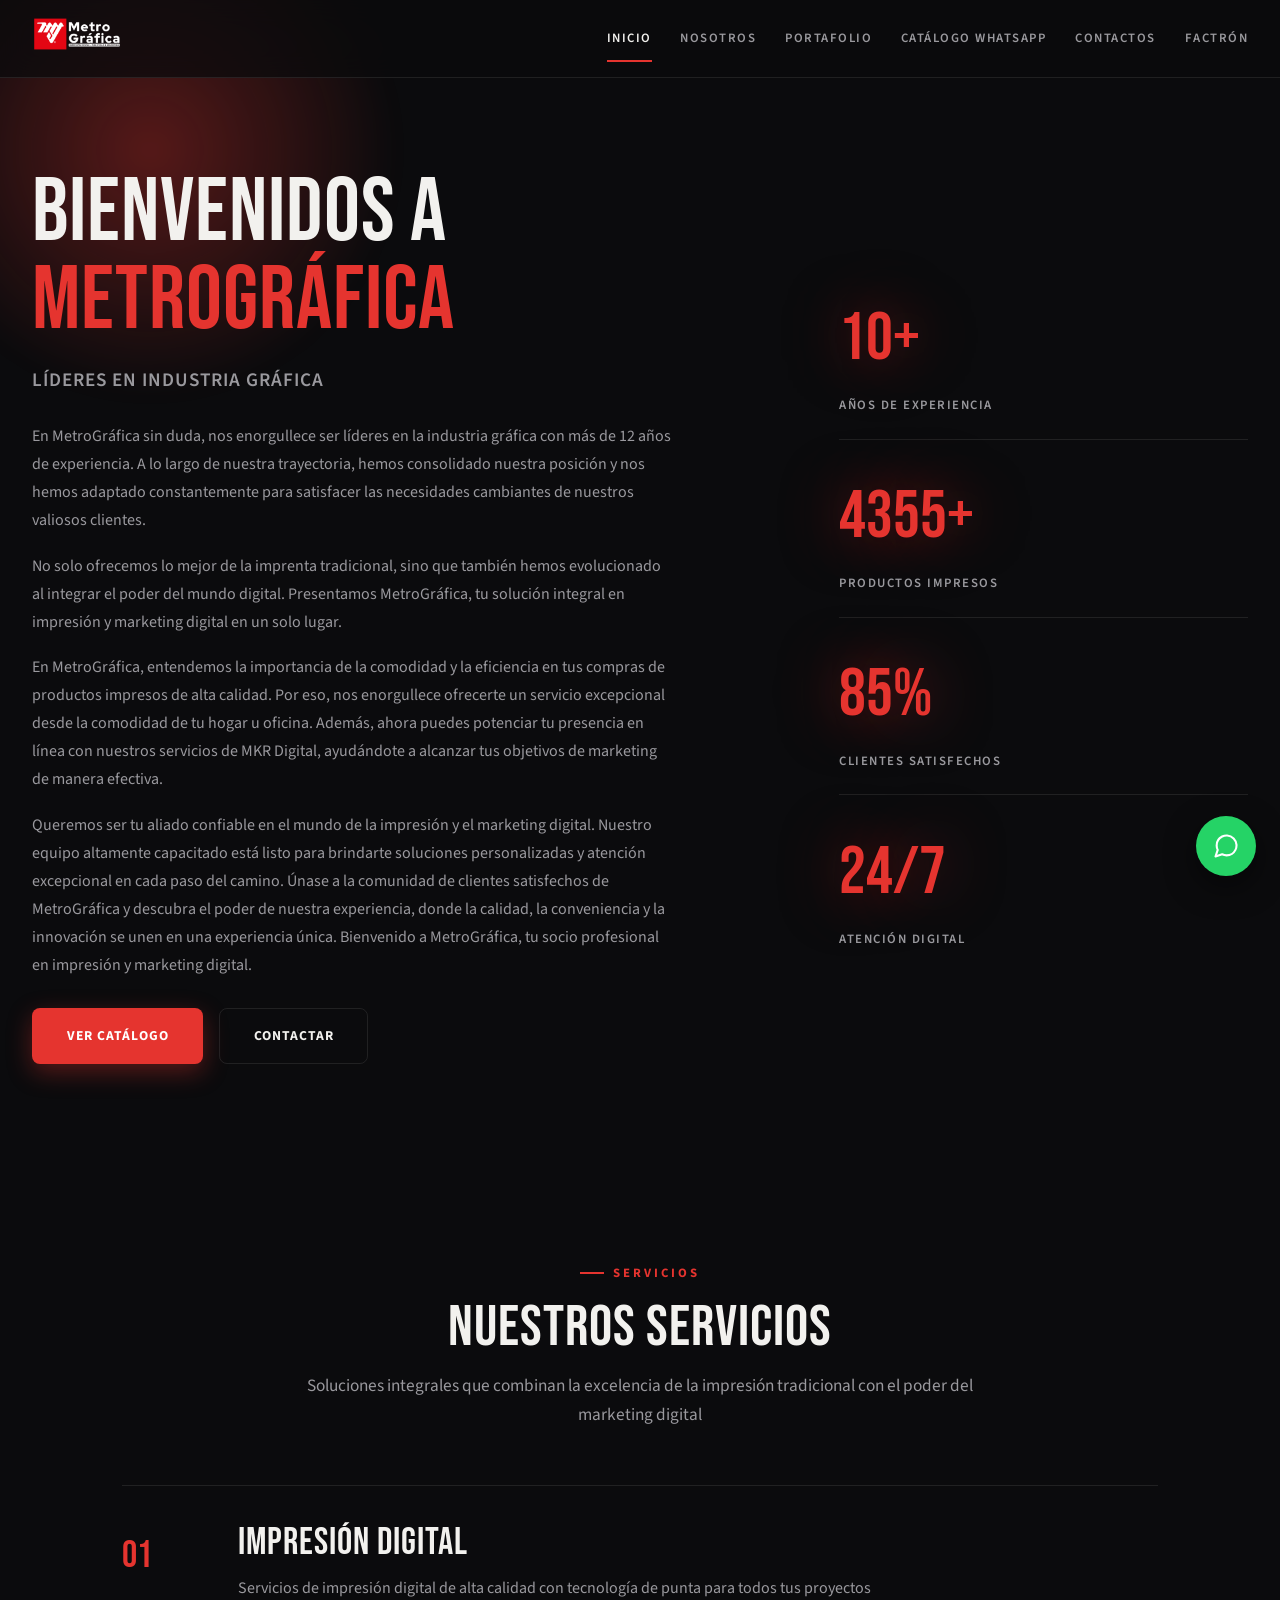
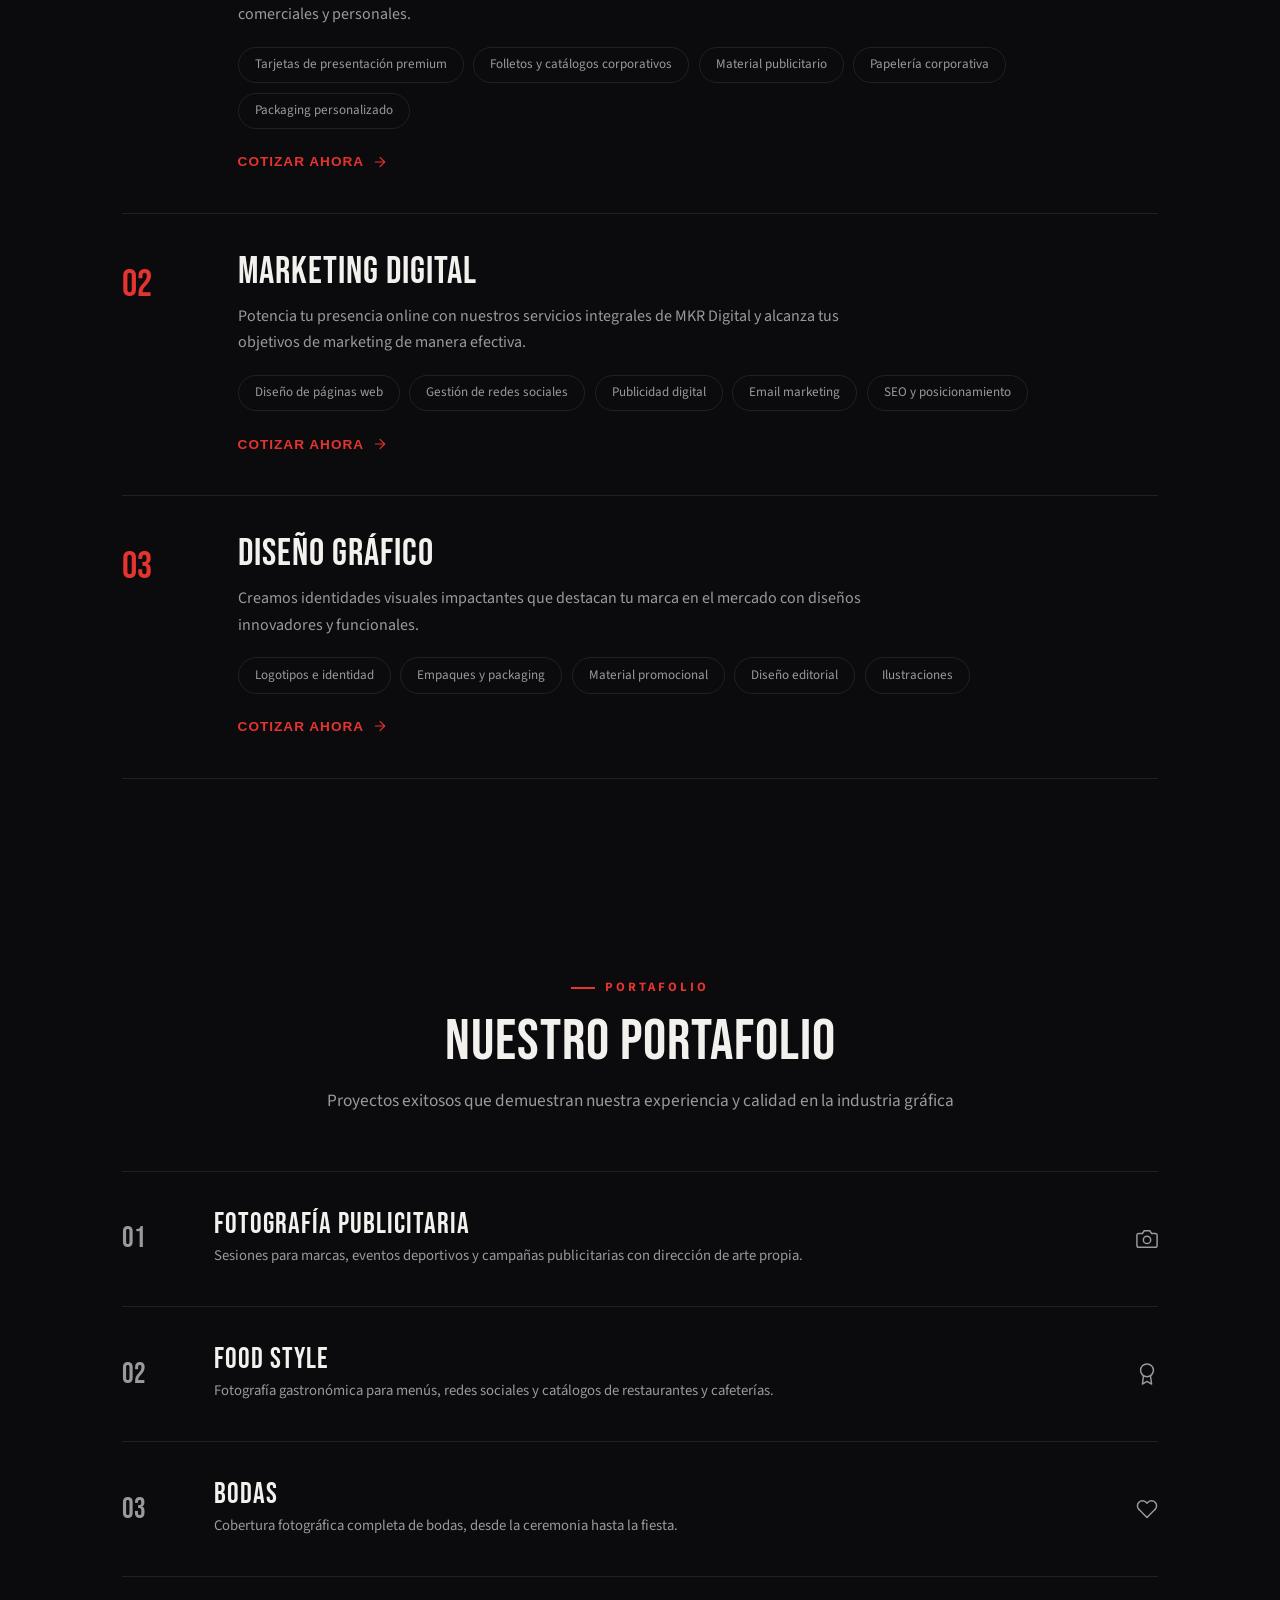
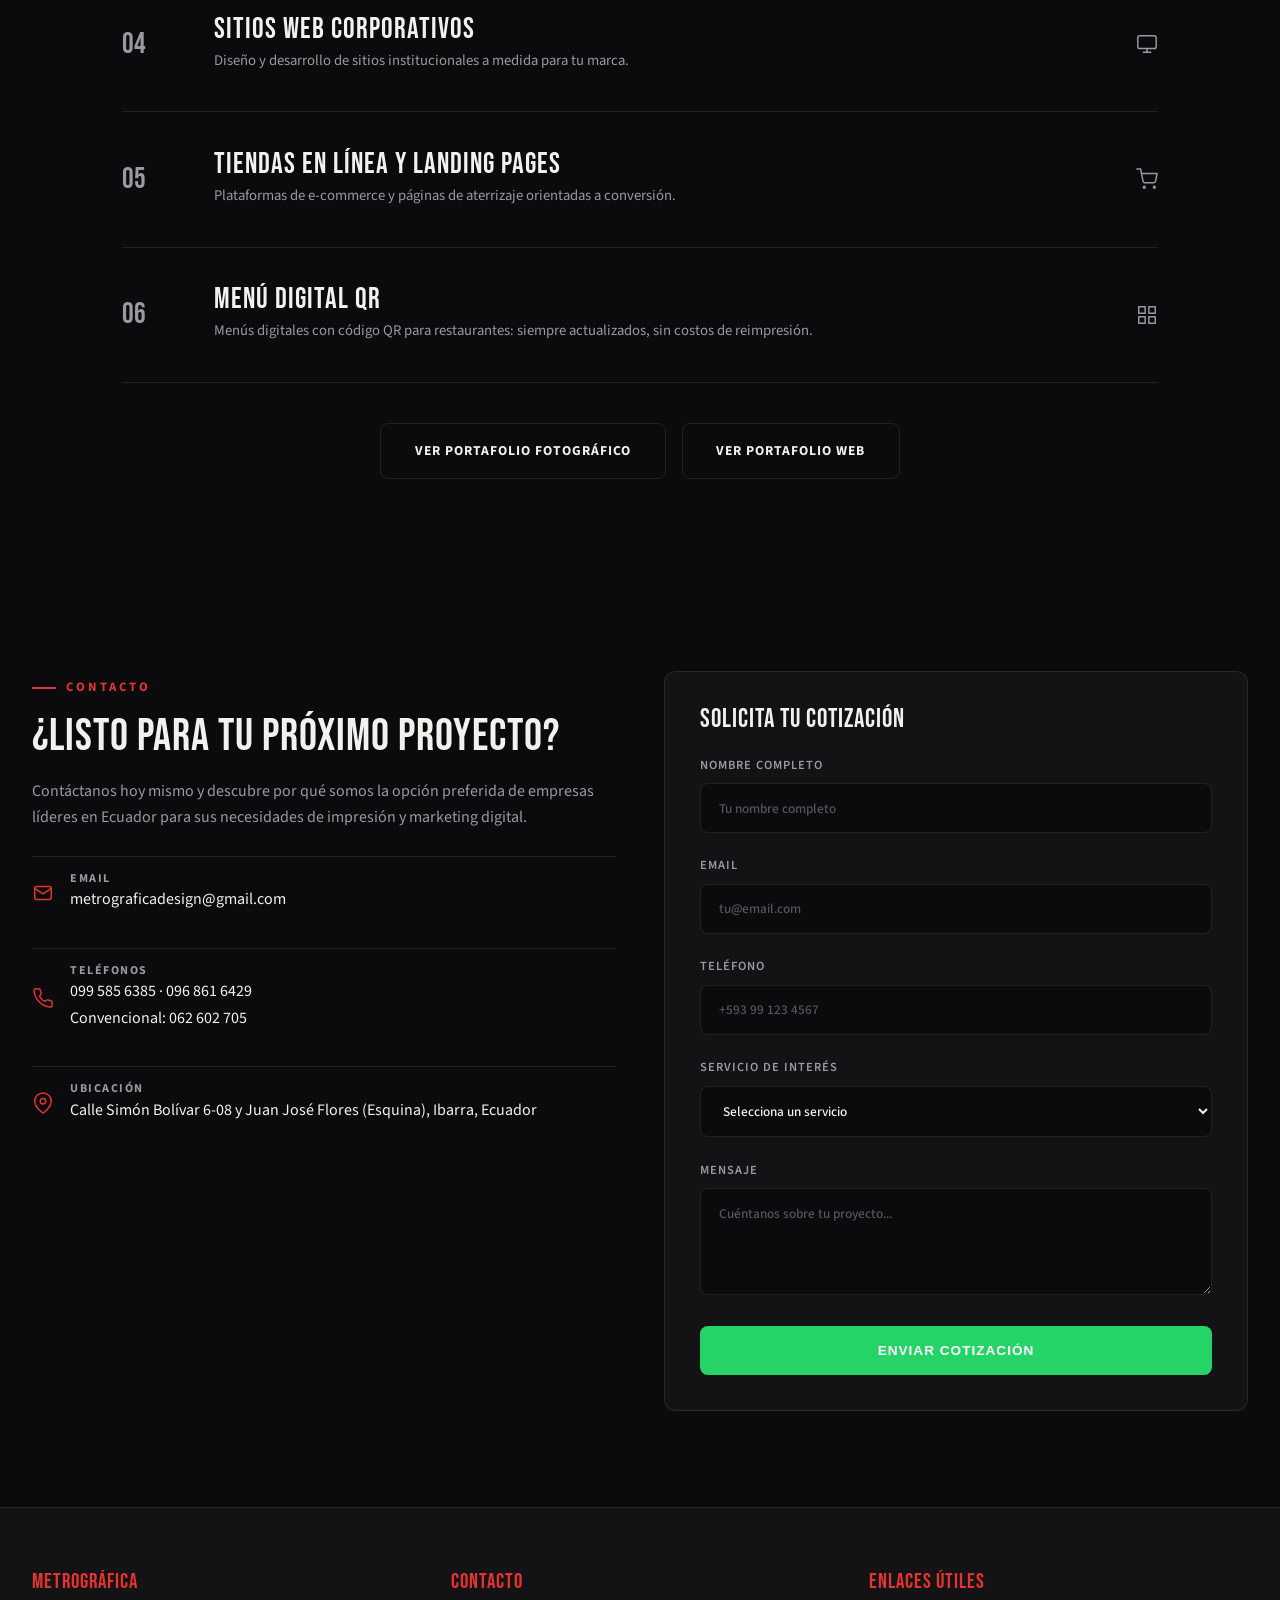
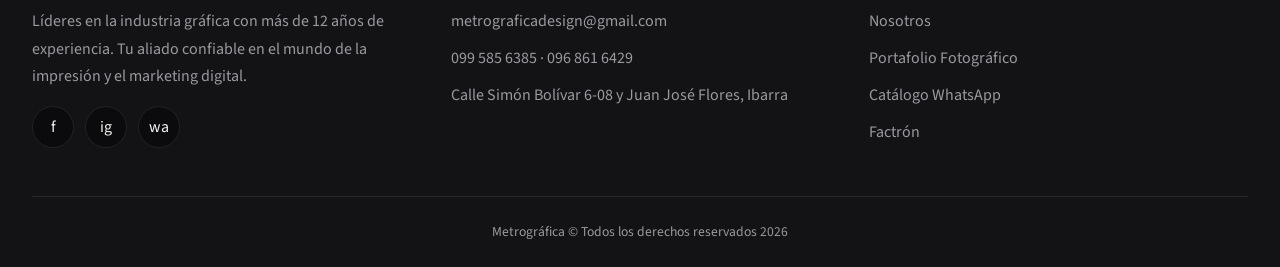
==== commit 2d8b1783: "Reemplaza portafolio inventado del inicio por categorías reales La sección "Nuestro Portafolio" del " ====
--- a/index.html
+++ b/index.html
@@ -121,6 +121,7 @@
             gap: 1.4rem;
             align-items: center;
             cursor: pointer;
+            text-decoration: none;
         }
 
         .portfolio-index { font-family: 'Bebas Neue', sans-serif; font-size: 1.8rem; color: var(--text-muted); }
@@ -338,60 +339,56 @@
             <p>Proyectos exitosos que demuestran nuestra experiencia y calidad en la industria gráfica</p>
         </div>
         <div class="portfolio-list">
-            <div class="panel portfolio-panel fade-in">
+            <a href="portafolio/portafolio-fotografico.html" class="panel portfolio-panel fade-in">
                 <div class="portfolio-index">01</div>
                 <div class="portfolio-body">
-                    <h4>CATÁLOGOS CORPORATIVOS</h4>
-                    <p>Diseño e impresión de catálogos de alta calidad para empresas líderes del sector retail y
-                        servicios.</p>
-                </div>
-                <svg class="icon portfolio-icon" viewBox="0 0 24 24"><path d="M14 2H6a2 2 0 0 0-2 2v16a2 2 0 0 0 2 2h12a2 2 0 0 0 2-2V8Z"/><polyline points="14 2 14 8 20 8"/></svg>
-            </div>
-            <div class="panel portfolio-panel fade-in">
+                    <h4>FOTOGRAFÍA PUBLICITARIA</h4>
+                    <p>Sesiones para marcas, eventos deportivos y campañas publicitarias con dirección de arte
+                        propia.</p>
+                </div>
+                <svg class="icon portfolio-icon" viewBox="0 0 24 24"><path d="M23 19a2 2 0 0 1-2 2H3a2 2 0 0 1-2-2V8a2 2 0 0 1 2-2h4l2-3h6l2 3h4a2 2 0 0 1 2 2Z"/><circle cx="12" cy="13" r="4"/></svg>
+            </a>
+            <a href="portafolio/portafolio-fotografico.html" class="panel portfolio-panel fade-in">
                 <div class="portfolio-index">02</div>
                 <div class="portfolio-body">
-                    <h4>IDENTIDAD CORPORATIVA</h4>
-                    <p>Desarrollo completo de marca incluyendo logo, papelería y aplicaciones digitales para empresas
-                        ecuatorianas.</p>
+                    <h4>FOOD STYLE</h4>
+                    <p>Fotografía gastronómica para menús, redes sociales y catálogos de restaurantes y cafeterías.</p>
                 </div>
                 <svg class="icon portfolio-icon" viewBox="0 0 24 24"><circle cx="12" cy="8" r="7"/><polyline points="8.21 13.89 7 23 12 20 17 23 15.79 13.88"/></svg>
-            </div>
-            <div class="panel portfolio-panel fade-in">
+            </a>
+            <a href="portafolio/portafolio-fotografico.html" class="panel portfolio-panel fade-in">
                 <div class="portfolio-index">03</div>
                 <div class="portfolio-body">
-                    <h4>PACKAGING PREMIUM</h4>
-                    <p>Diseño de empaques para productos gourmet y líneas premium con acabados especiales y materiales
-                        selectos.</p>
-                </div>
-                <svg class="icon portfolio-icon" viewBox="0 0 24 24"><path d="M21 8a2 2 0 0 0-1-1.73l-7-4a2 2 0 0 0-2 0l-7 4A2 2 0 0 0 3 8v8a2 2 0 0 0 1 1.73l7 4a2 2 0 0 0 2 0l7-4A2 2 0 0 0 21 16Z"/><polyline points="3.27 6.96 12 12.01 20.73 6.96"/></svg>
-            </div>
-            <div class="panel portfolio-panel fade-in">
+                    <h4>BODAS</h4>
+                    <p>Cobertura fotográfica completa de bodas, desde la ceremonia hasta la fiesta.</p>
+                </div>
+                <svg class="icon portfolio-icon" viewBox="0 0 24 24"><path d="M20.84 4.61a5.5 5.5 0 0 0-7.78 0L12 5.67l-1.06-1.06a5.5 5.5 0 0 0-7.78 7.78l1.06 1.06L12 21.23l7.78-7.78 1.06-1.06a5.5 5.5 0 0 0 0-7.78Z"/></svg>
+            </a>
+            <a href="portafolio/portafolio-web.html" class="panel portfolio-panel fade-in">
                 <div class="portfolio-index">04</div>
                 <div class="portfolio-body">
-                    <h4>CAMPAÑAS DIGITALES</h4>
-                    <p>Estrategias integrales de marketing digital que han aumentado las ventas de nuestros clientes
-                        significativamente.</p>
-                </div>
-                <svg class="icon portfolio-icon" viewBox="0 0 24 24"><polyline points="23 6 13.5 15.5 8.5 10.5 1 18"/><polyline points="17 6 23 6 23 12"/></svg>
-            </div>
-            <div class="panel portfolio-panel fade-in">
+                    <h4>SITIOS WEB CORPORATIVOS</h4>
+                    <p>Diseño y desarrollo de sitios institucionales a medida para tu marca.</p>
+                </div>
+                <svg class="icon portfolio-icon" viewBox="0 0 24 24"><rect x="2" y="3" width="20" height="14" rx="2"/><line x1="8" y1="21" x2="16" y2="21"/><line x1="12" y1="17" x2="12" y2="21"/></svg>
+            </a>
+            <a href="portafolio/portafolio-web.html" class="panel portfolio-panel fade-in">
                 <div class="portfolio-index">05</div>
                 <div class="portfolio-body">
-                    <h4>MATERIAL PUBLICITARIO</h4>
-                    <p>Desarrollo de material POP y publicitario para lanzamientos de productos y campañas
-                        promocionales.</p>
-                </div>
-                <svg class="icon portfolio-icon" viewBox="0 0 24 24"><path d="M4 15s1-1 4-1 5 2 8 2 4-1 4-1V3s-1 1-4 1-5-2-8-2-4 1-4 1Z"/><line x1="4" y1="22" x2="4" y2="15"/></svg>
-            </div>
-            <div class="panel portfolio-panel fade-in">
+                    <h4>TIENDAS EN LÍNEA Y LANDING PAGES</h4>
+                    <p>Plataformas de e-commerce y páginas de aterrizaje orientadas a conversión.</p>
+                </div>
+                <svg class="icon portfolio-icon" viewBox="0 0 24 24"><circle cx="9" cy="21" r="1"/><circle cx="20" cy="21" r="1"/><path d="M1 1h4l2.68 13.39a2 2 0 0 0 2 1.61h9.72a2 2 0 0 0 2-1.61L23 6H6"/></svg>
+            </a>
+            <a href="portafolio/portafolio-web.html" class="panel portfolio-panel fade-in">
                 <div class="portfolio-index">06</div>
                 <div class="portfolio-body">
-                    <h4>APLICACIONES MÓVILES</h4>
-                    <p>Diseño UX/UI para aplicaciones móviles de e-commerce con miles de descargas y excelente
-                        usabilidad.</p>
-                </div>
-                <svg class="icon portfolio-icon" viewBox="0 0 24 24"><rect x="5" y="2" width="14" height="20" rx="2" ry="2"/><line x1="12" y1="18" x2="12.01" y2="18"/></svg>
-            </div>
+                    <h4>MENÚ DIGITAL QR</h4>
+                    <p>Menús digitales con código QR para restaurantes: siempre actualizados, sin costos de
+                        reimpresión.</p>
+                </div>
+                <svg class="icon portfolio-icon" viewBox="0 0 24 24"><rect x="3" y="3" width="7" height="7"/><rect x="14" y="3" width="7" height="7"/><rect x="14" y="14" width="7" height="7"/><rect x="3" y="14" width="7" height="7"/></svg>
+            </a>
         </div>
         <div class="portfolio-cta">
             <a href="portafolio/portafolio-fotografico.html" class="btn-secondary">Ver Portafolio Fotográfico</a>
@@ -579,18 +576,6 @@
         }, { threshold: 0.4 });
 
         document.querySelectorAll('.rail-num[data-target]').forEach(el => railObserver.observe(el));
-
-        // Portfolio interactions
-        document.querySelectorAll('.portfolio-panel').forEach(item => {
-            item.addEventListener('click', function () {
-                const title = this.querySelector('h4').textContent;
-                const description = this.querySelector('p').textContent;
-
-                if (confirm(`${title}\n\n${description}\n\n¿Interesado en un proyecto similar? Haz clic en OK para contactarnos por WhatsApp.`)) {
-                    openWhatsApp(`Hola MetroGráfica! Me interesa un proyecto de: ${title}`);
-                }
-            });
-        });
 
         // Quote modal function
         function createQuoteModal() {
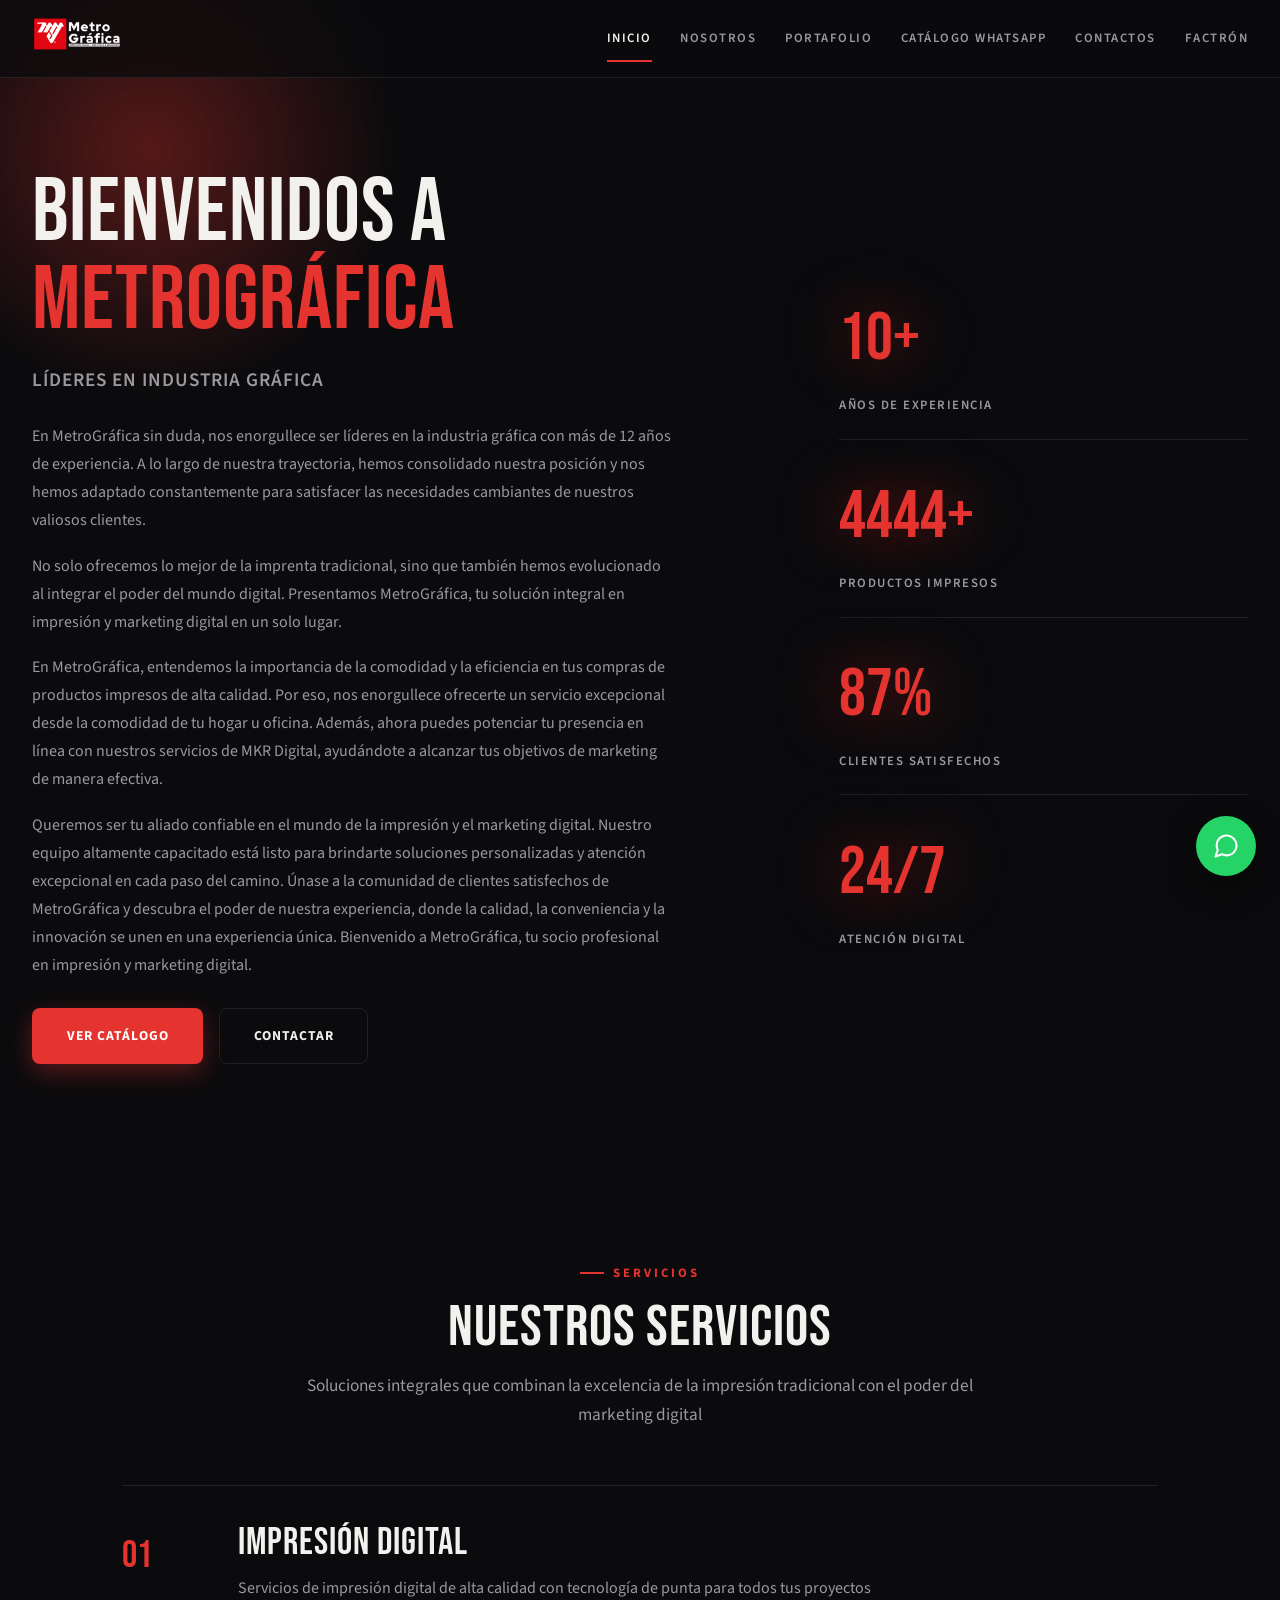
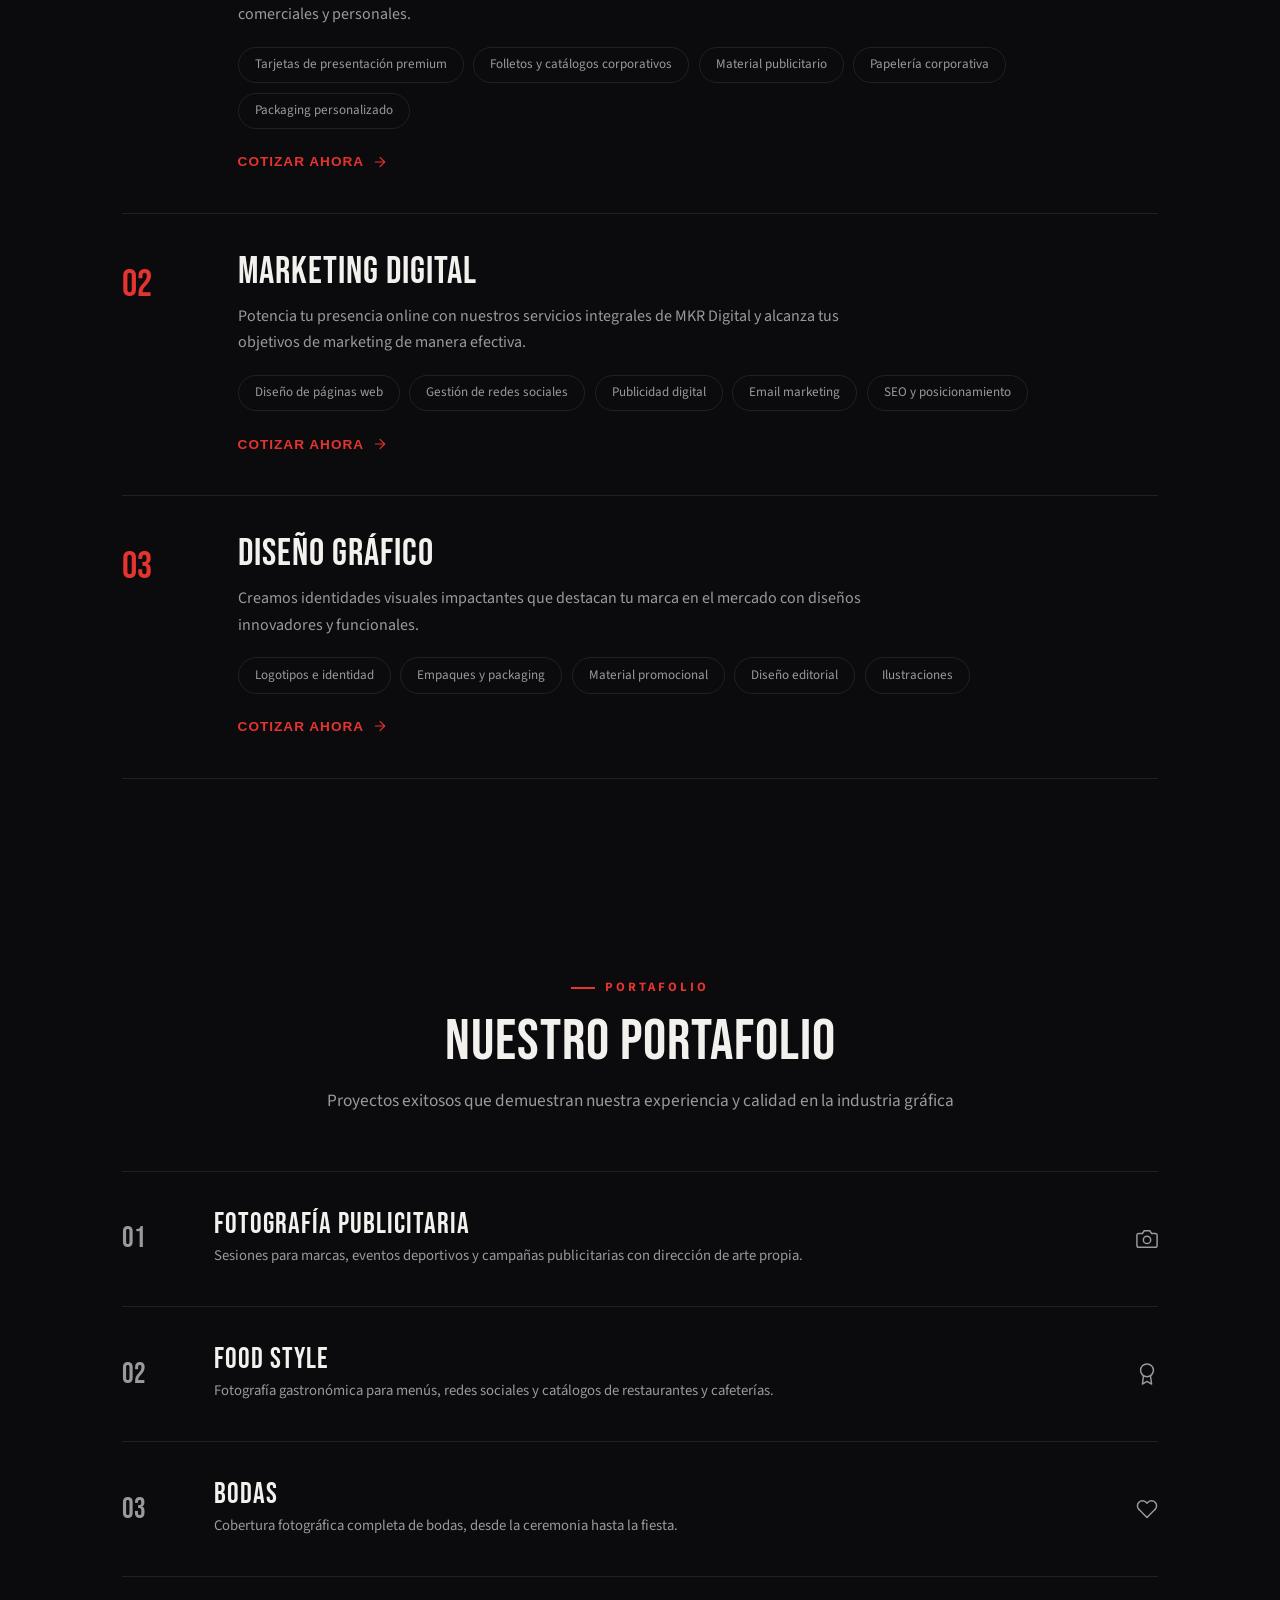
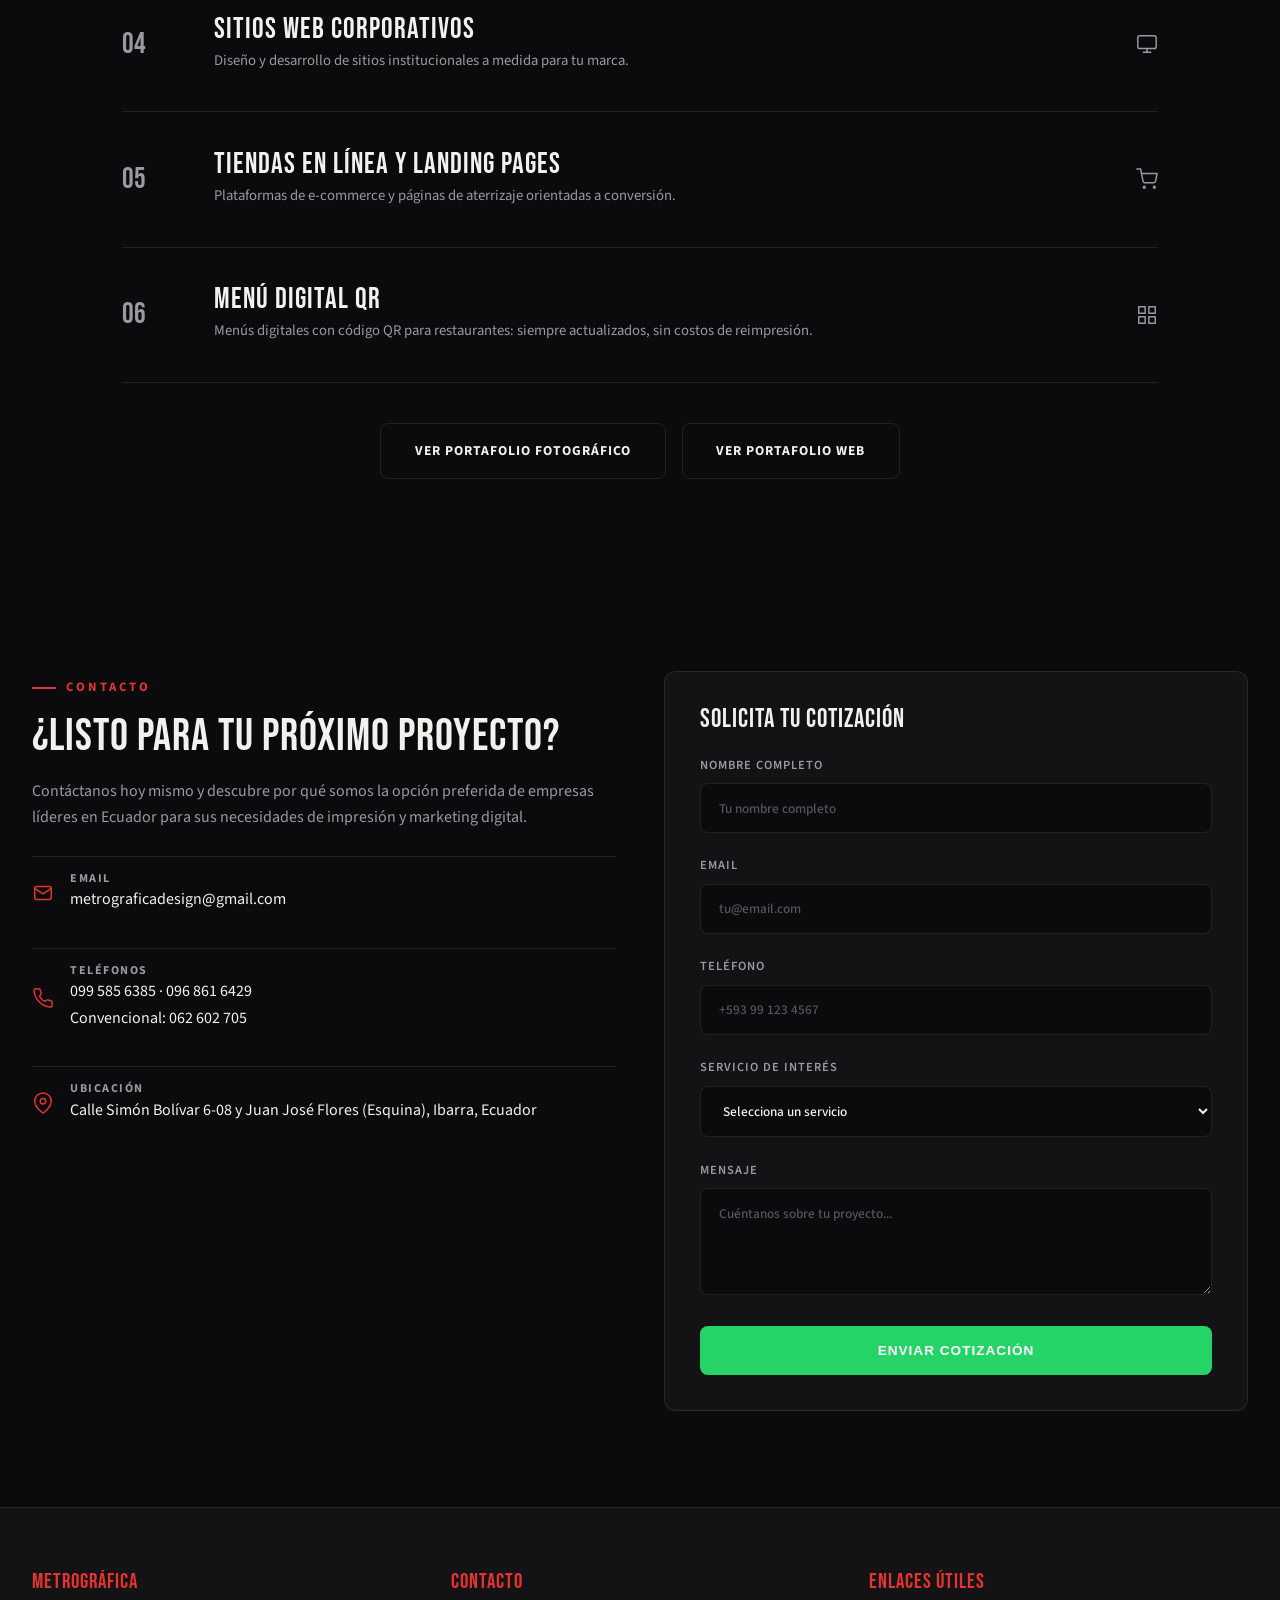
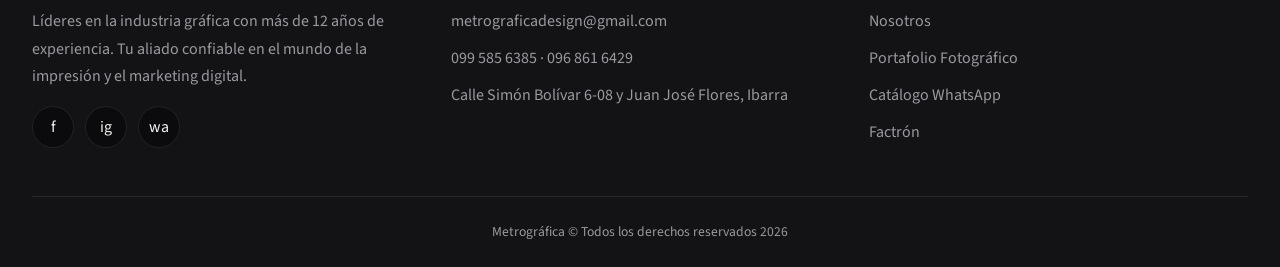
==== commit 13ad828e: "Agrega SEO técnico y reemplaza alert() por toast no bloqueante SEO: - robots.txt y sitemap.xml (4 pá" ====
--- a/index.html
+++ b/index.html
@@ -8,6 +8,7 @@
     <meta name="description"
         content="Más de 12 años liderando la industria gráfica en Ecuador. Impresión digital, tradicional y servicios de marketing. Calidad garantizada.">
     <link rel="icon" type="image/png" href="images/LOGO-M.png">
+    <link rel="canonical" href="https://metrografica.com/">
 
     <meta property="og:type" content="website">
     <meta property="og:title" content="MetroGráfica - Líderes en Impresión Digital y Marketing | Ecuador">
@@ -19,6 +20,30 @@
     <meta name="twitter:description"
         content="Más de 12 años liderando la industria gráfica en Ecuador. Impresión digital, tradicional y servicios de marketing. Calidad garantizada.">
     <meta name="twitter:image" content="images/LOGO-M.png">
+
+    <script type="application/ld+json">
+    {
+        "@context": "https://schema.org",
+        "@type": "LocalBusiness",
+        "@id": "https://metrografica.com/#negocio",
+        "name": "MetroGráfica",
+        "url": "https://metrografica.com/",
+        "image": "https://metrografica.com/images/LOGO-M.png",
+        "logo": "https://metrografica.com/images/LOGO-M.png",
+        "telephone": ["+593995856385", "+593968616429"],
+        "email": "metrograficadesign@gmail.com",
+        "address": {
+            "@type": "PostalAddress",
+            "streetAddress": "Calle Simón Bolívar 6-08 y Juan José Flores (Esquina)",
+            "addressLocality": "Ibarra",
+            "addressCountry": "EC"
+        },
+        "sameAs": [
+            "https://www.facebook.com/Metrografica",
+            "https://www.instagram.com/metrografica/"
+        ]
+    }
+    </script>
 
     <link rel="stylesheet" href="styles.css">
     <style>
@@ -540,7 +565,7 @@
 ¡Gracias!`;
 
             openWhatsApp(message);
-            alert('¡Gracias! Te hemos redirigido a WhatsApp para completar tu solicitud.');
+            showToast('¡Gracias! Te hemos redirigido a WhatsApp para completar tu solicitud.');
             this.reset();
         });
 
@@ -668,6 +693,7 @@
 
                 openWhatsApp(message);
                 modal.remove();
+                showToast('¡Gracias! Te hemos redirigido a WhatsApp para completar tu solicitud.');
             });
 
             modal.addEventListener('click', function (e) {
--- a/styles.css
+++ b/styles.css
@@ -504,6 +504,33 @@
 }
 
 /* ==========================================================================
+   Toast (confirmaciones no bloqueantes)
+   ========================================================================== */
+.toast {
+    position: fixed;
+    left: 50%;
+    bottom: 2rem;
+    transform: translate(-50%, 20px);
+    display: flex;
+    align-items: flex-start;
+    gap: 0.8rem;
+    background: var(--panel);
+    border: 1px solid var(--border);
+    border-left: 3px solid var(--red);
+    border-radius: 10px;
+    padding: 1rem 1.4rem;
+    max-width: min(420px, calc(100vw - 2rem));
+    box-shadow: 0 12px 40px rgba(0, 0, 0, 0.5);
+    z-index: 10002;
+    opacity: 0;
+    transition: opacity 0.3s ease, transform 0.3s ease;
+    pointer-events: none;
+}
+.toast.show { opacity: 1; transform: translate(-50%, 0); }
+.toast-icon { color: var(--red); flex-shrink: 0; margin-top: 0.1rem; }
+.toast p { color: var(--ink); font-size: 0.92rem; line-height: 1.5; margin: 0; }
+
+/* ==========================================================================
    Animaciones de entrada al hacer scroll
    ========================================================================== */
 .fade-in {
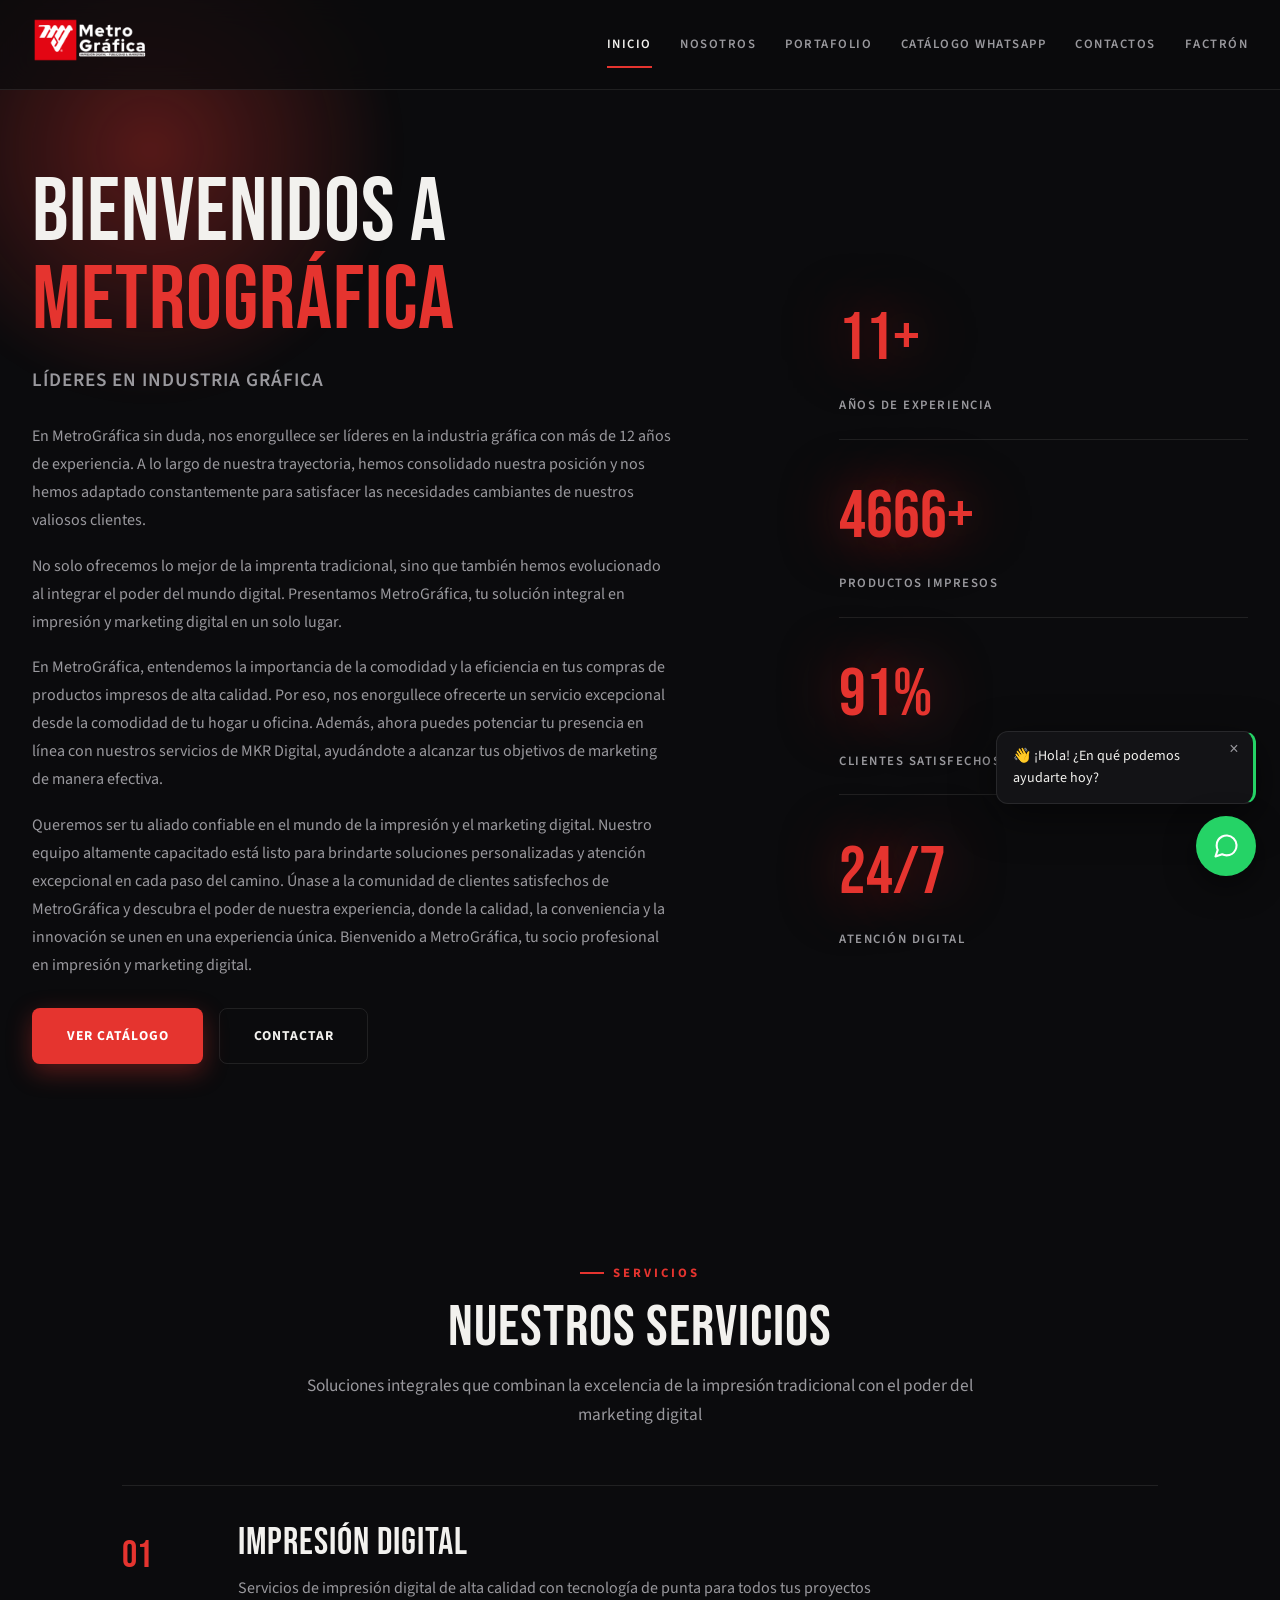
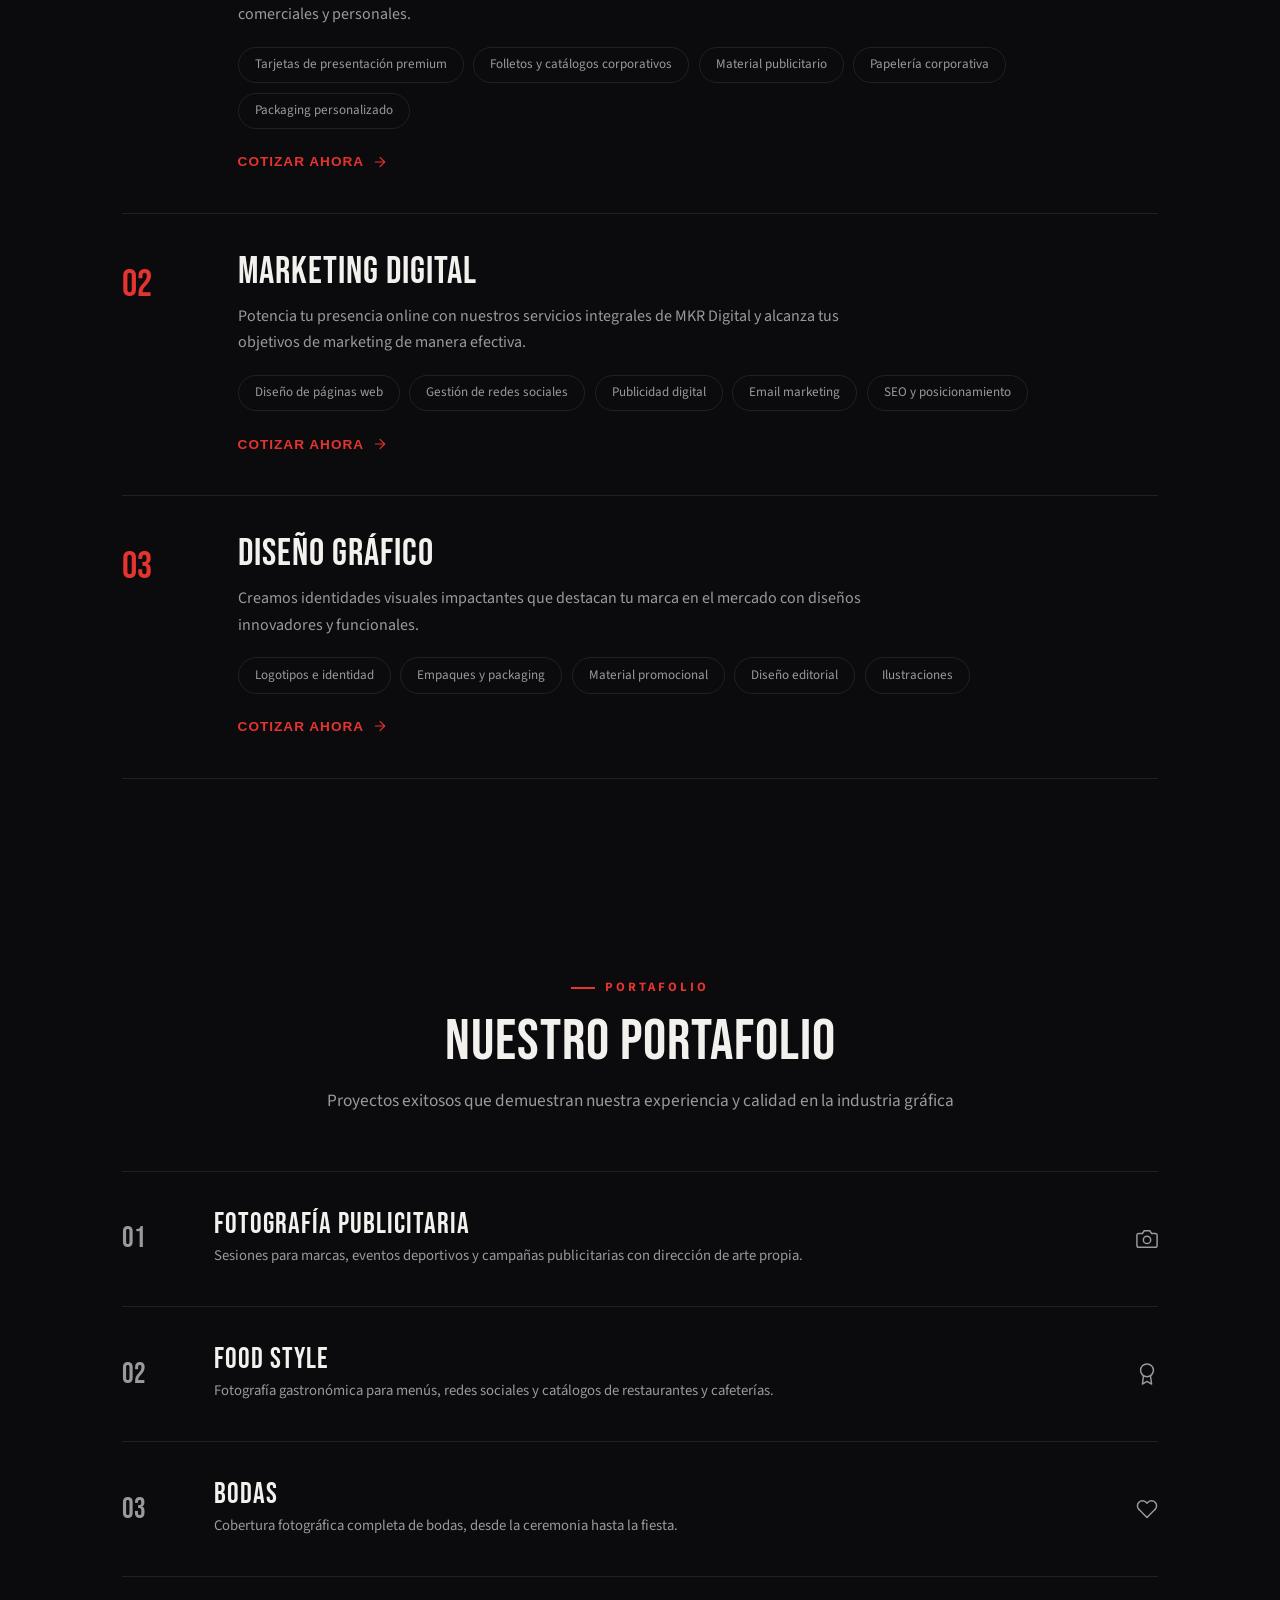
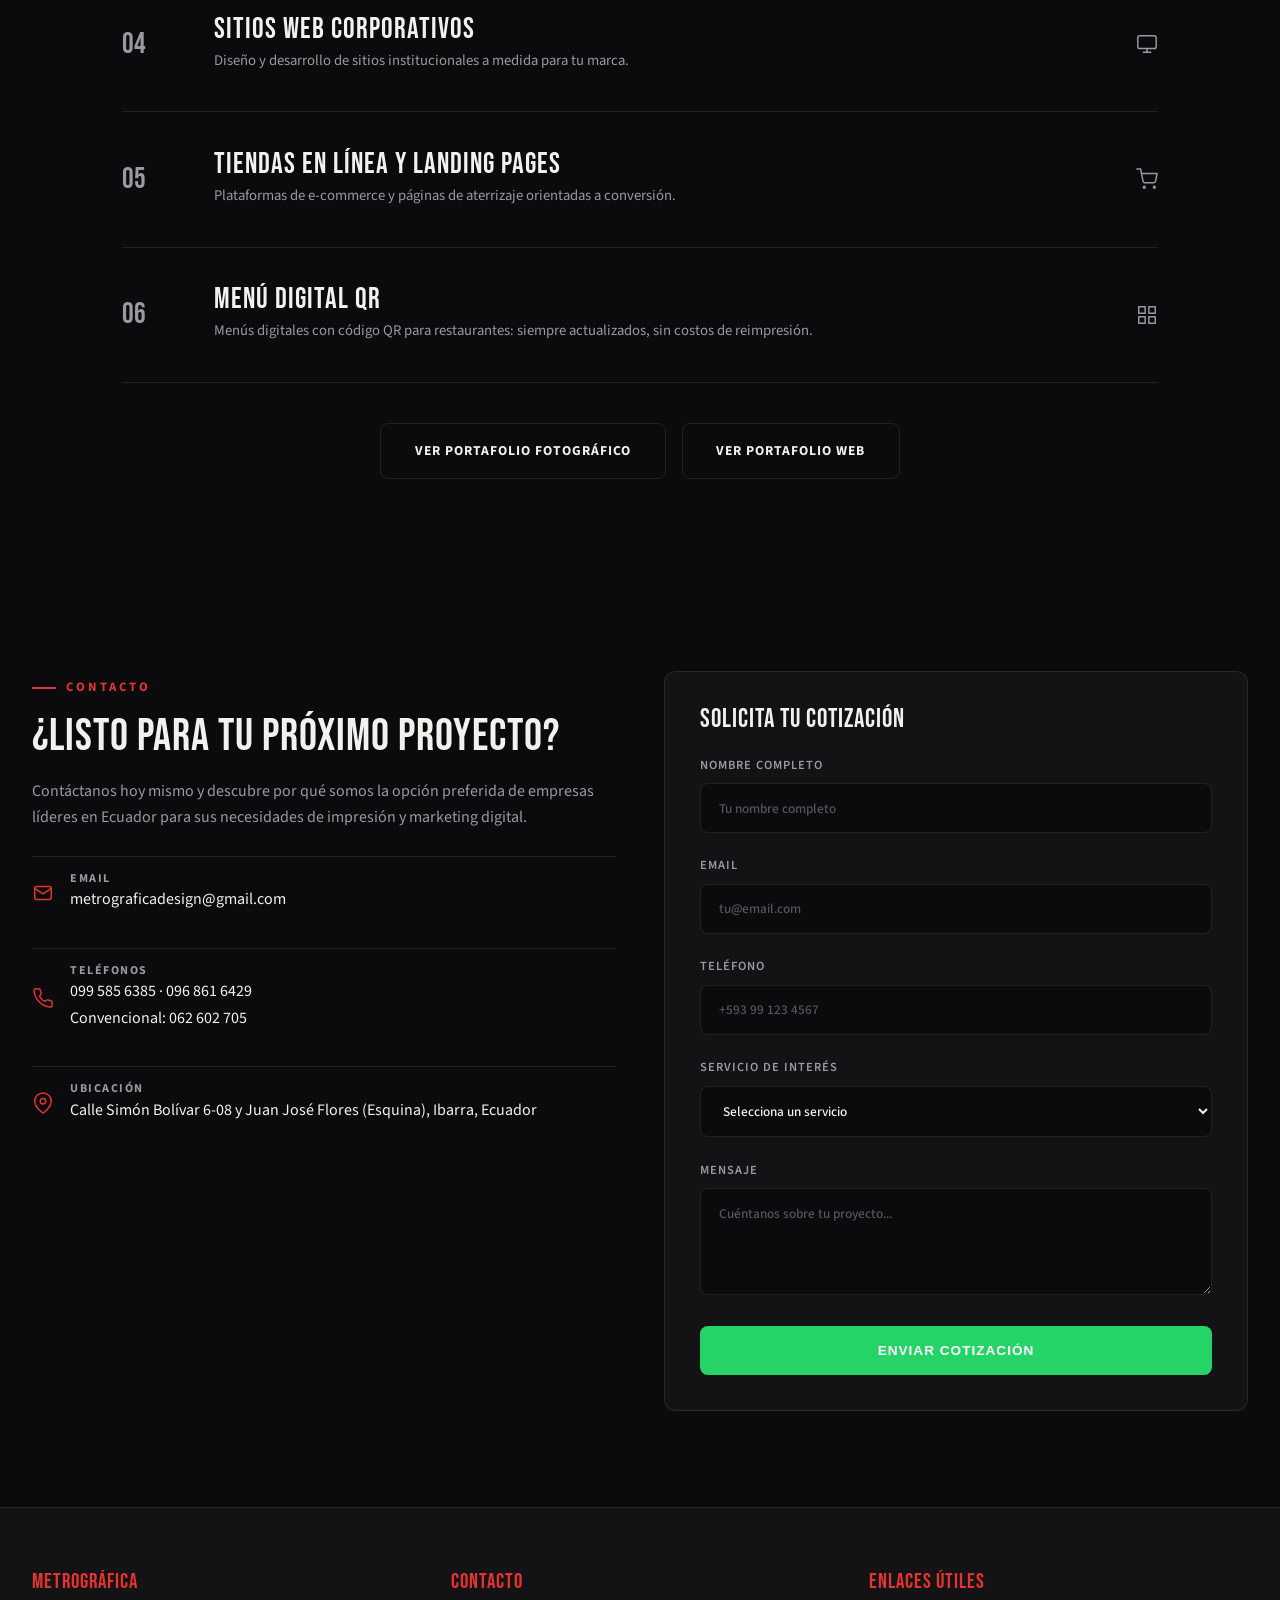
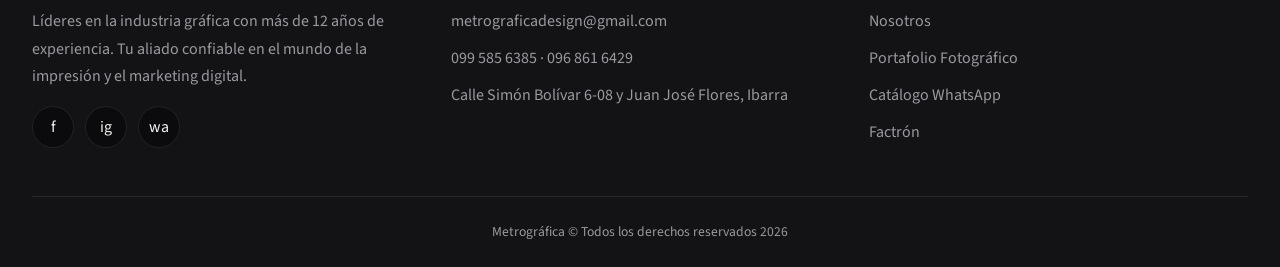
==== commit 7394cd9c: "Convierte el botón flotante de WhatsApp en contacto directo con burbuja de bienvenida Antes apuntaba" ====
--- a/index.html
+++ b/index.html
@@ -540,8 +540,8 @@
         </div>
     </footer>
 
-    <!-- WhatsApp Catalog Button -->
-    <a href="https://wa.me/c/593968616429" target="_blank" rel="noopener" class="whatsapp-catalog" title="Catálogo WhatsApp">
+    <!-- WhatsApp Float Button -->
+    <a href="https://wa.me/593995856385?text=%C2%A1Hola%20MetroGr%C3%A1fica%21%20%F0%9F%91%8B%20Me%20gustar%C3%ADa%20m%C3%A1s%20informaci%C3%B3n%20sobre%20sus%20servicios." target="_blank" rel="noopener" class="whatsapp-float" title="Escríbenos por WhatsApp">
         <svg viewBox="0 0 24 24" fill="none" stroke="currentColor" stroke-width="1.8" stroke-linecap="round" stroke-linejoin="round"><path d="M21 11.5a8.38 8.38 0 0 1-.9 3.8 8.5 8.5 0 0 1-7.6 4.7 8.38 8.38 0 0 1-3.8-.9L3 21l1.9-5.7a8.38 8.38 0 0 1-.9-3.8 8.5 8.5 0 0 1 4.7-7.6 8.38 8.38 0 0 1 3.8-.9h.5a8.48 8.48 0 0 1 8 8v.5Z"/></svg>
     </a>
 
--- a/styles.css
+++ b/styles.css
@@ -117,7 +117,7 @@
     gap: 2rem;
 }
 
-.logo img { height: 40px; width: auto; }
+.logo img { height: 52px; width: auto; }
 
 nav { position: relative; }
 
@@ -416,7 +416,7 @@
 /* ==========================================================================
    Botón flotante de WhatsApp
    ========================================================================== */
-.whatsapp-catalog {
+.whatsapp-float {
     position: fixed;
     bottom: 24px;
     right: 24px;
@@ -434,8 +434,51 @@
     z-index: 1000;
     text-decoration: none;
 }
-.whatsapp-catalog svg { width: 28px; height: 28px; }
-.whatsapp-catalog:hover { transform: scale(1.08); color: #fff; }
+.whatsapp-float svg { width: 28px; height: 28px; }
+.whatsapp-float:hover { transform: scale(1.08); color: #fff; }
+
+.whatsapp-bubble {
+    position: fixed;
+    bottom: 96px;
+    right: 24px;
+    max-width: min(260px, calc(100vw - 48px));
+    background: var(--panel);
+    border: 1px solid var(--border);
+    border-right: 3px solid var(--whatsapp);
+    border-radius: 12px;
+    padding: 0.9rem 2.1rem 0.9rem 1rem;
+    color: var(--ink);
+    font-size: 0.88rem;
+    line-height: 1.5;
+    text-decoration: none;
+    display: block;
+    z-index: 999;
+    box-shadow: 0 12px 40px rgba(0, 0, 0, 0.5);
+    opacity: 0;
+    transform: translateY(10px);
+    transition: opacity 0.3s ease, transform 0.3s ease;
+    pointer-events: none;
+}
+.whatsapp-bubble.show { opacity: 1; transform: translateY(0); pointer-events: auto; }
+.whatsapp-bubble:hover { color: var(--ink); }
+.whatsapp-bubble-close {
+    position: absolute;
+    top: 6px;
+    right: 8px;
+    width: 22px;
+    height: 22px;
+    border-radius: 50%;
+    background: none;
+    border: none;
+    color: var(--text-muted);
+    font-size: 1rem;
+    line-height: 1;
+    cursor: pointer;
+    display: flex;
+    align-items: center;
+    justify-content: center;
+}
+.whatsapp-bubble-close:hover { color: var(--ink); background: var(--border); }
 
 /* ==========================================================================
    Modal
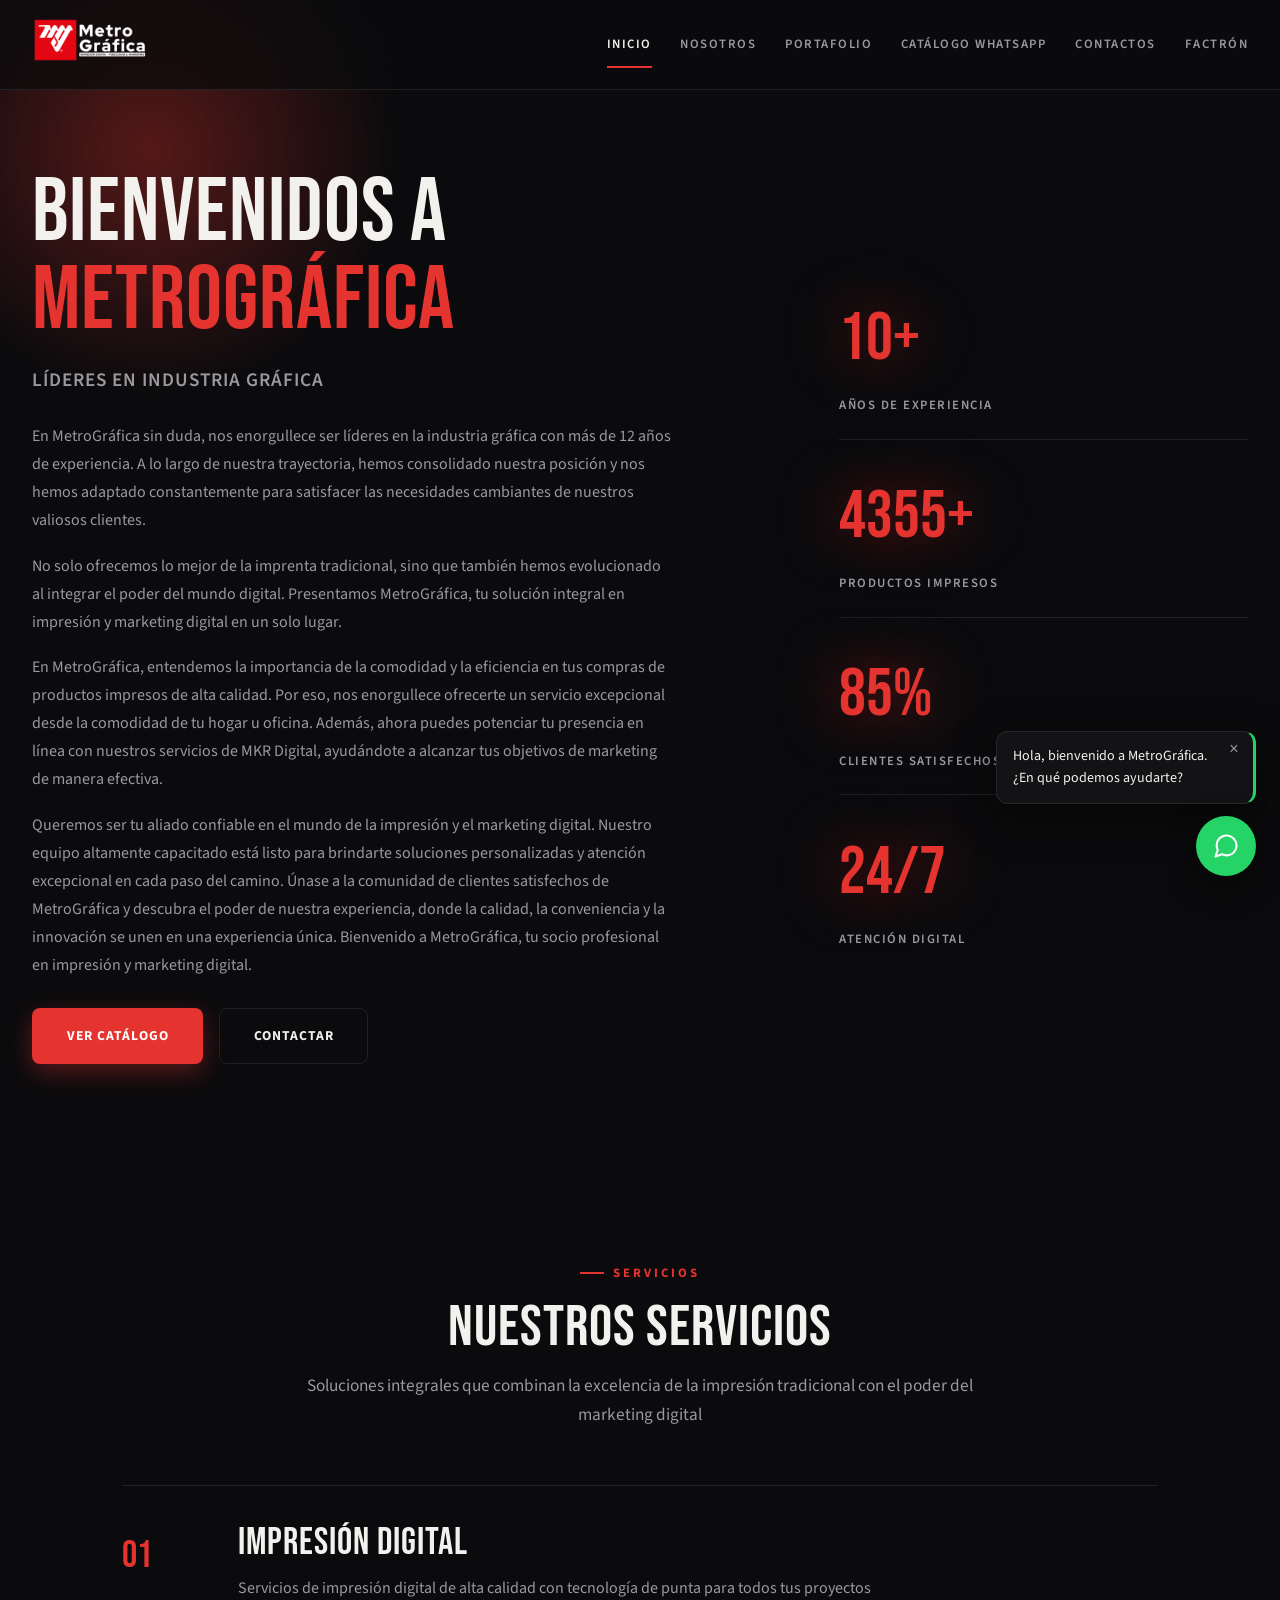
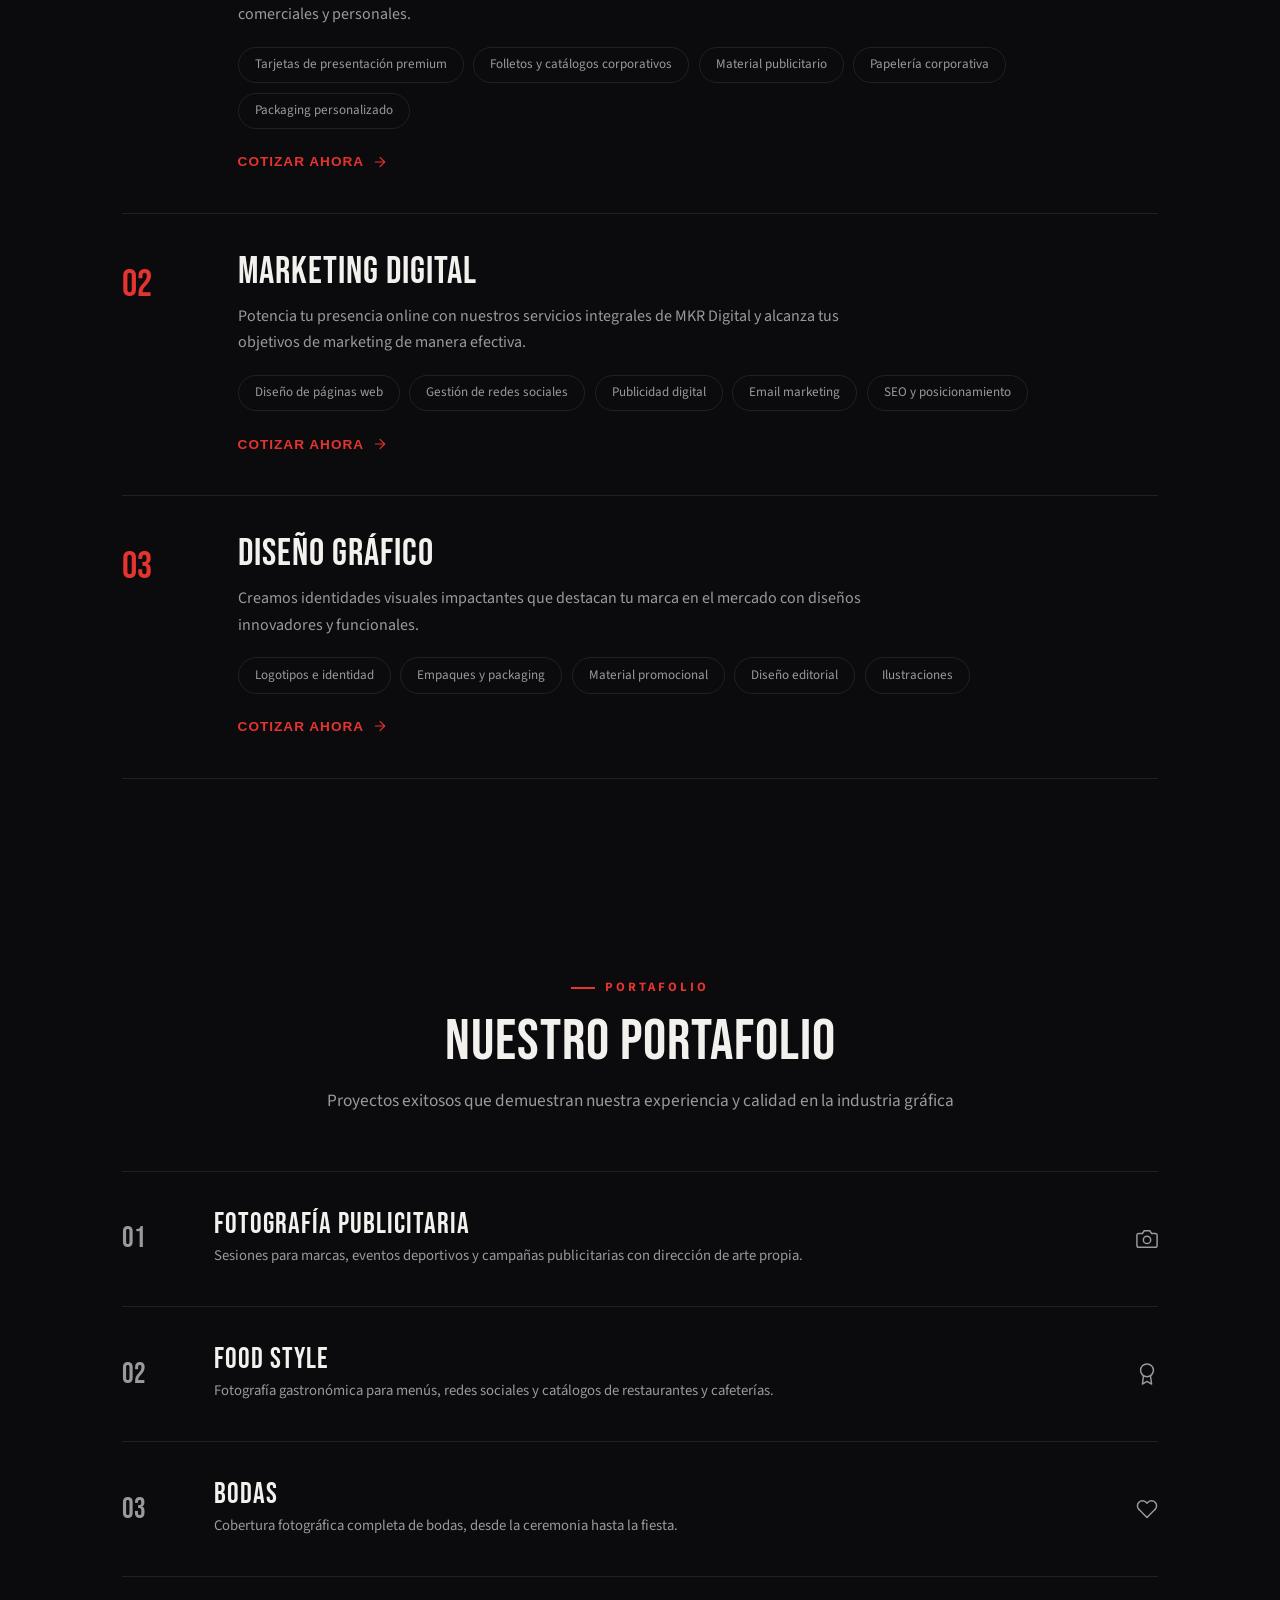
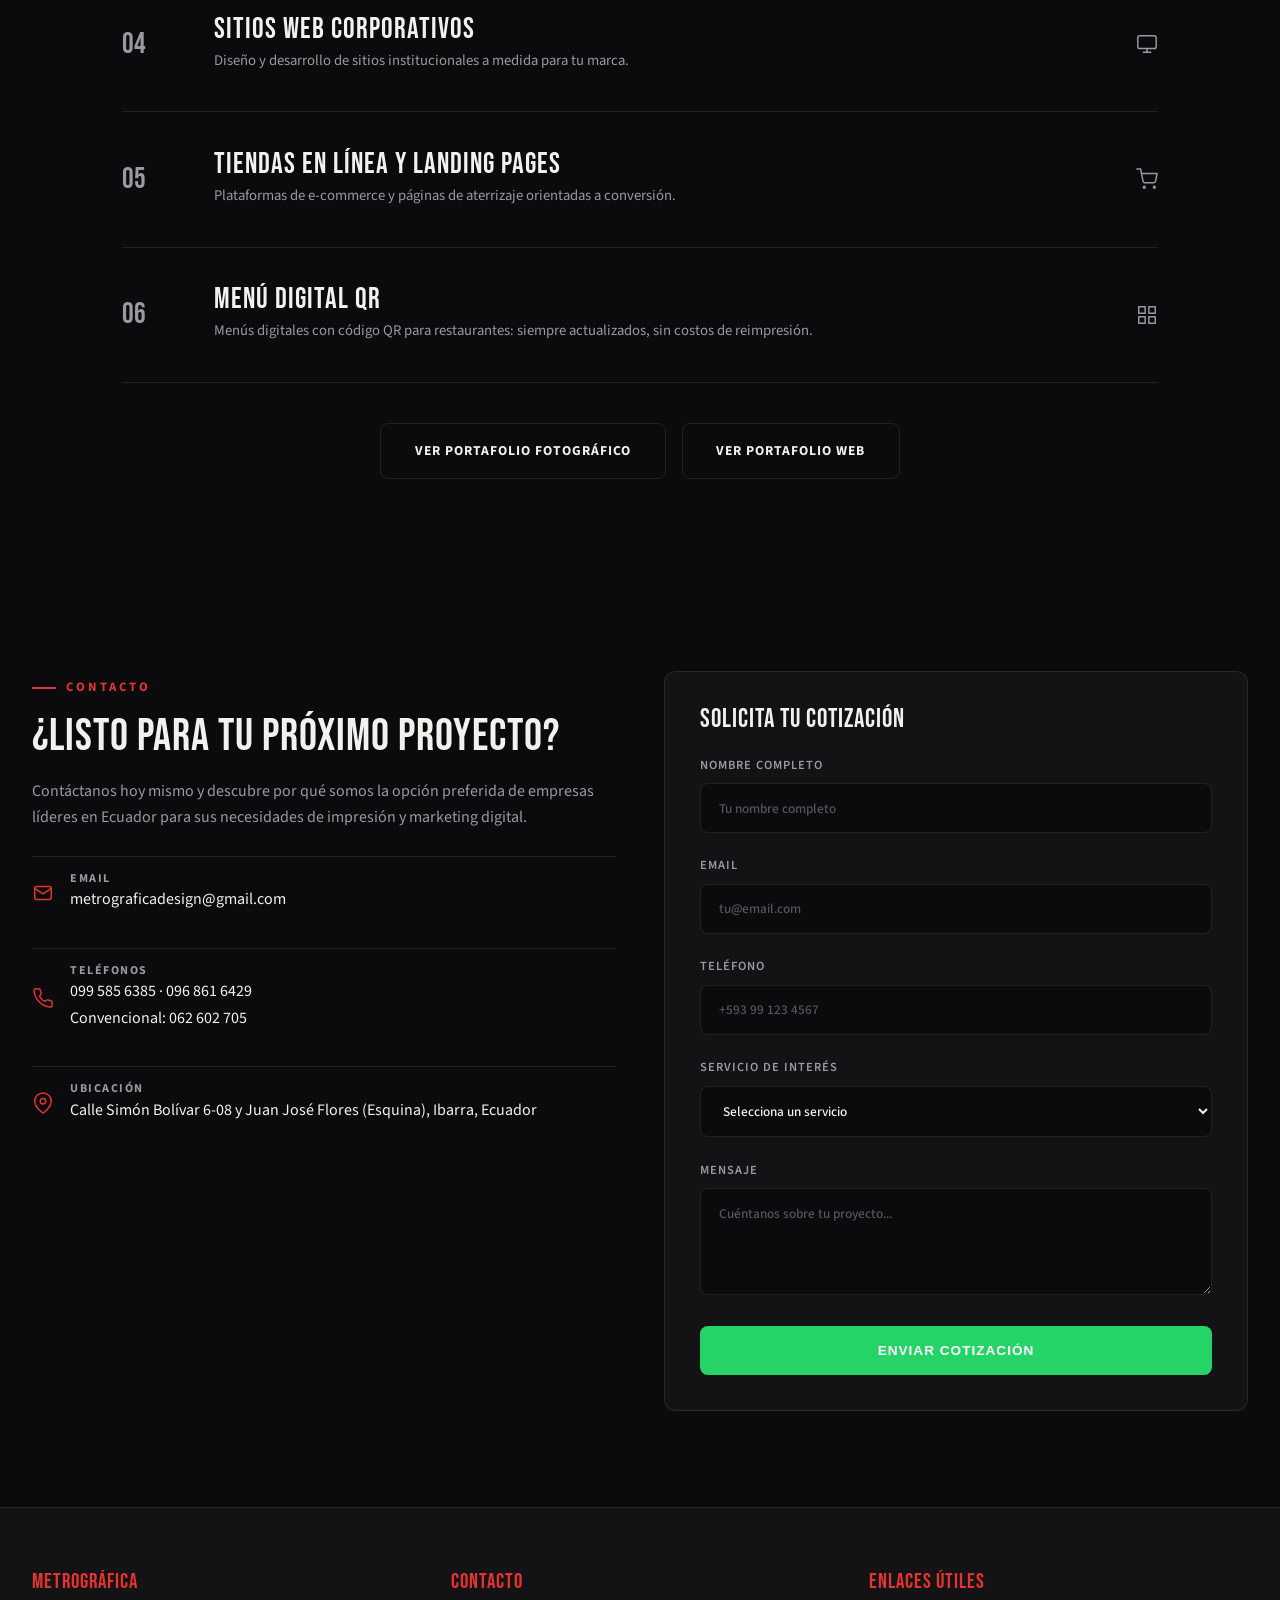
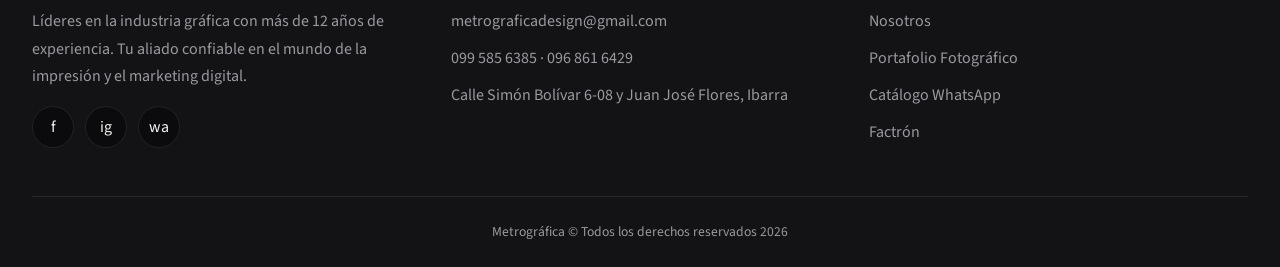
==== commit a08f0d7f: "Quita los emojis de los mensajes de WhatsApp orientados al cliente Se sacaron de: la burbuja de bien" ====
--- a/index.html
+++ b/index.html
@@ -541,7 +541,7 @@
     </footer>
 
     <!-- WhatsApp Float Button -->
-    <a href="https://wa.me/593995856385?text=%C2%A1Hola%20MetroGr%C3%A1fica%21%20%F0%9F%91%8B%20Me%20gustar%C3%ADa%20m%C3%A1s%20informaci%C3%B3n%20sobre%20sus%20servicios." target="_blank" rel="noopener" class="whatsapp-float" title="Escríbenos por WhatsApp">
+    <a href="https://wa.me/593995856385?text=%C2%A1Hola%20MetroGr%C3%A1fica%21%20Me%20gustar%C3%ADa%20m%C3%A1s%20informaci%C3%B3n%20sobre%20sus%20servicios." target="_blank" rel="noopener" class="whatsapp-float" title="Escríbenos por WhatsApp">
         <svg viewBox="0 0 24 24" fill="none" stroke="currentColor" stroke-width="1.8" stroke-linecap="round" stroke-linejoin="round"><path d="M21 11.5a8.38 8.38 0 0 1-.9 3.8 8.5 8.5 0 0 1-7.6 4.7 8.38 8.38 0 0 1-3.8-.9L3 21l1.9-5.7a8.38 8.38 0 0 1-.9-3.8 8.5 8.5 0 0 1 4.7-7.6 8.38 8.38 0 0 1 3.8-.9h.5a8.48 8.48 0 0 1 8 8v.5Z"/></svg>
     </a>
 
@@ -556,11 +556,11 @@
 
             const message = `Hola MetroGráfica! Solicito información:
 
-📋 *Servicio:* ${data.service}
-👤 *Nombre:* ${data.name}
-📧 *Email:* ${data.email}
-📱 *Teléfono:* ${data.phone}
-💬 *Mensaje:* ${data.message}
+*Servicio:* ${data.service}
+*Nombre:* ${data.name}
+*Email:* ${data.email}
+*Teléfono:* ${data.phone}
+*Mensaje:* ${data.message}
 
 ¡Gracias!`;
 
@@ -682,12 +682,12 @@
 
                 const message = `Hola MetroGráfica! Solicito cotización:
 
-📋 *Proyecto:* ${data.projectType}
-👤 *Nombre:* ${data.name}
-📱 *Teléfono:* ${data.phone}
-📦 *Cantidad:* ${data.quantity}
-⏰ *Urgencia:* ${data.urgency}
-📝 *Detalles:* ${data.details || 'No especificados'}
+*Proyecto:* ${data.projectType}
+*Nombre:* ${data.name}
+*Teléfono:* ${data.phone}
+*Cantidad:* ${data.quantity}
+*Urgencia:* ${data.urgency}
+*Detalles:* ${data.details || 'No especificados'}
 
 ¡Gracias!`;
 
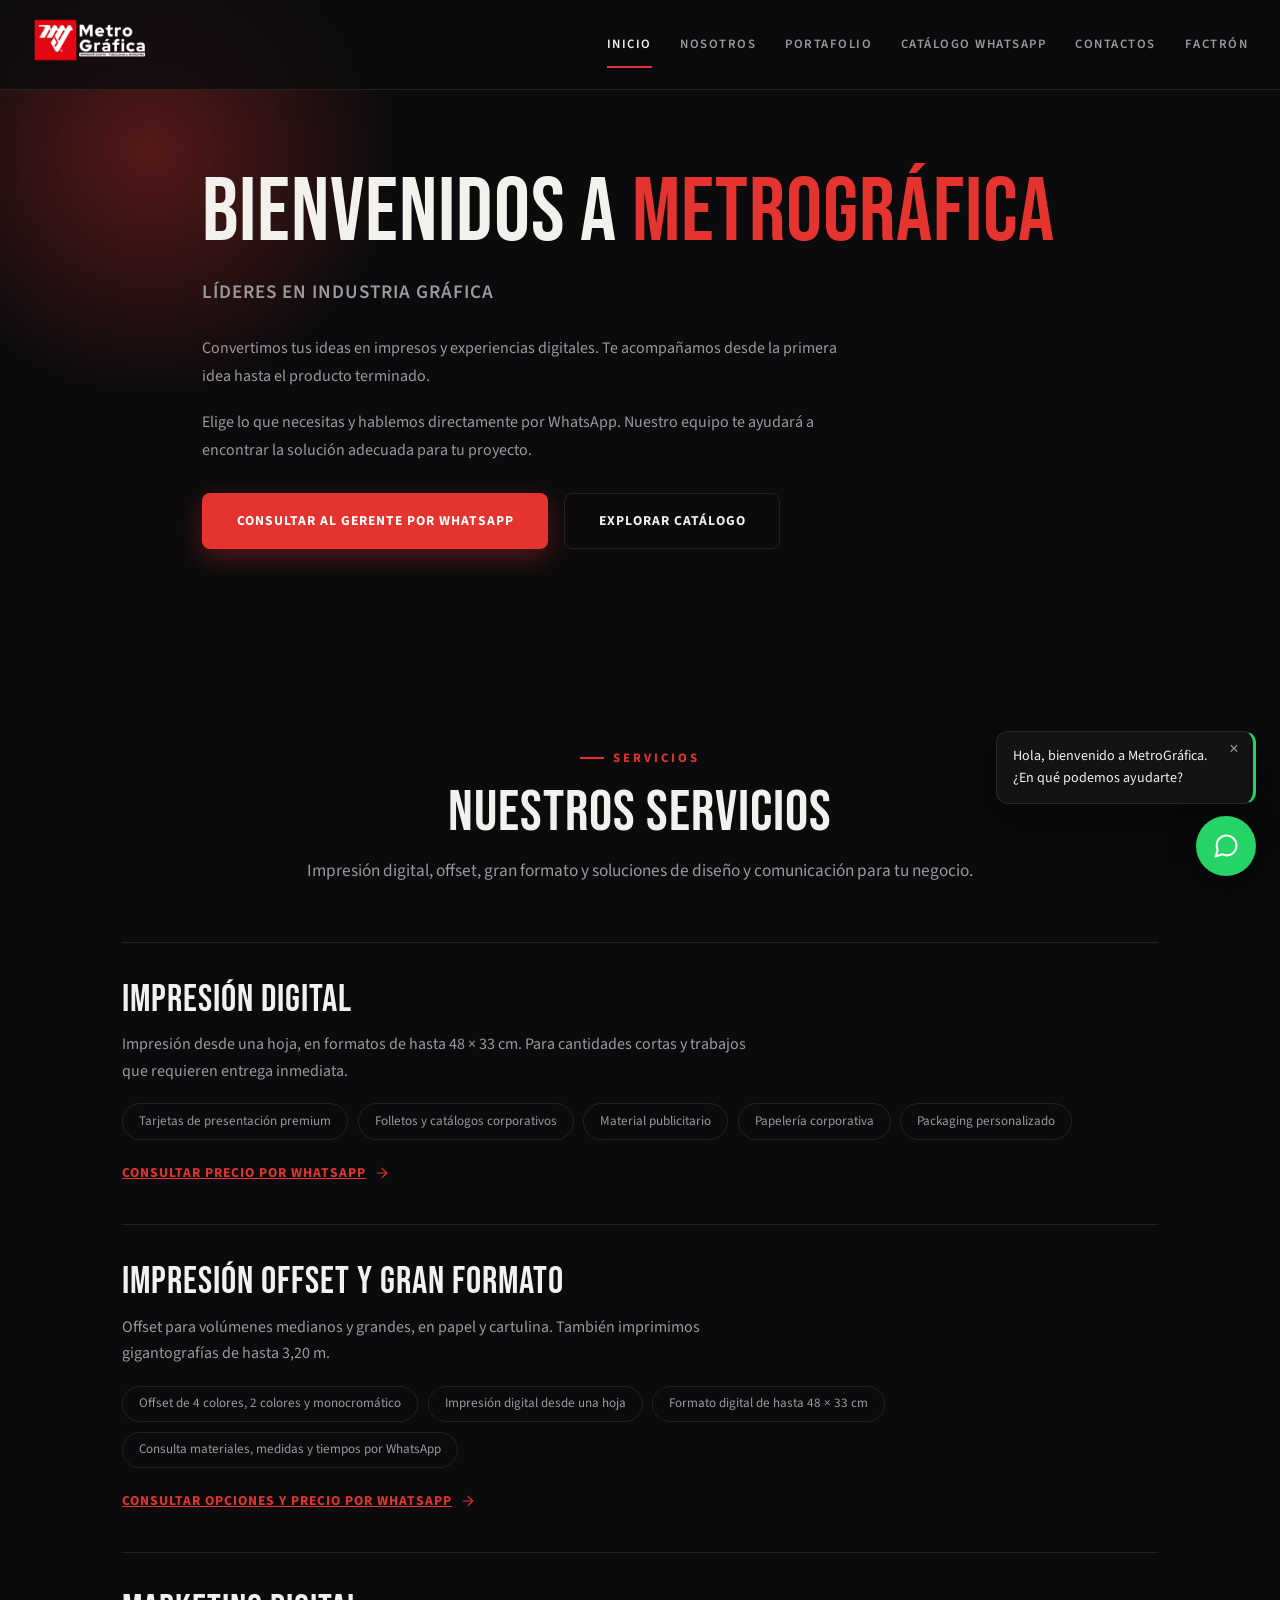
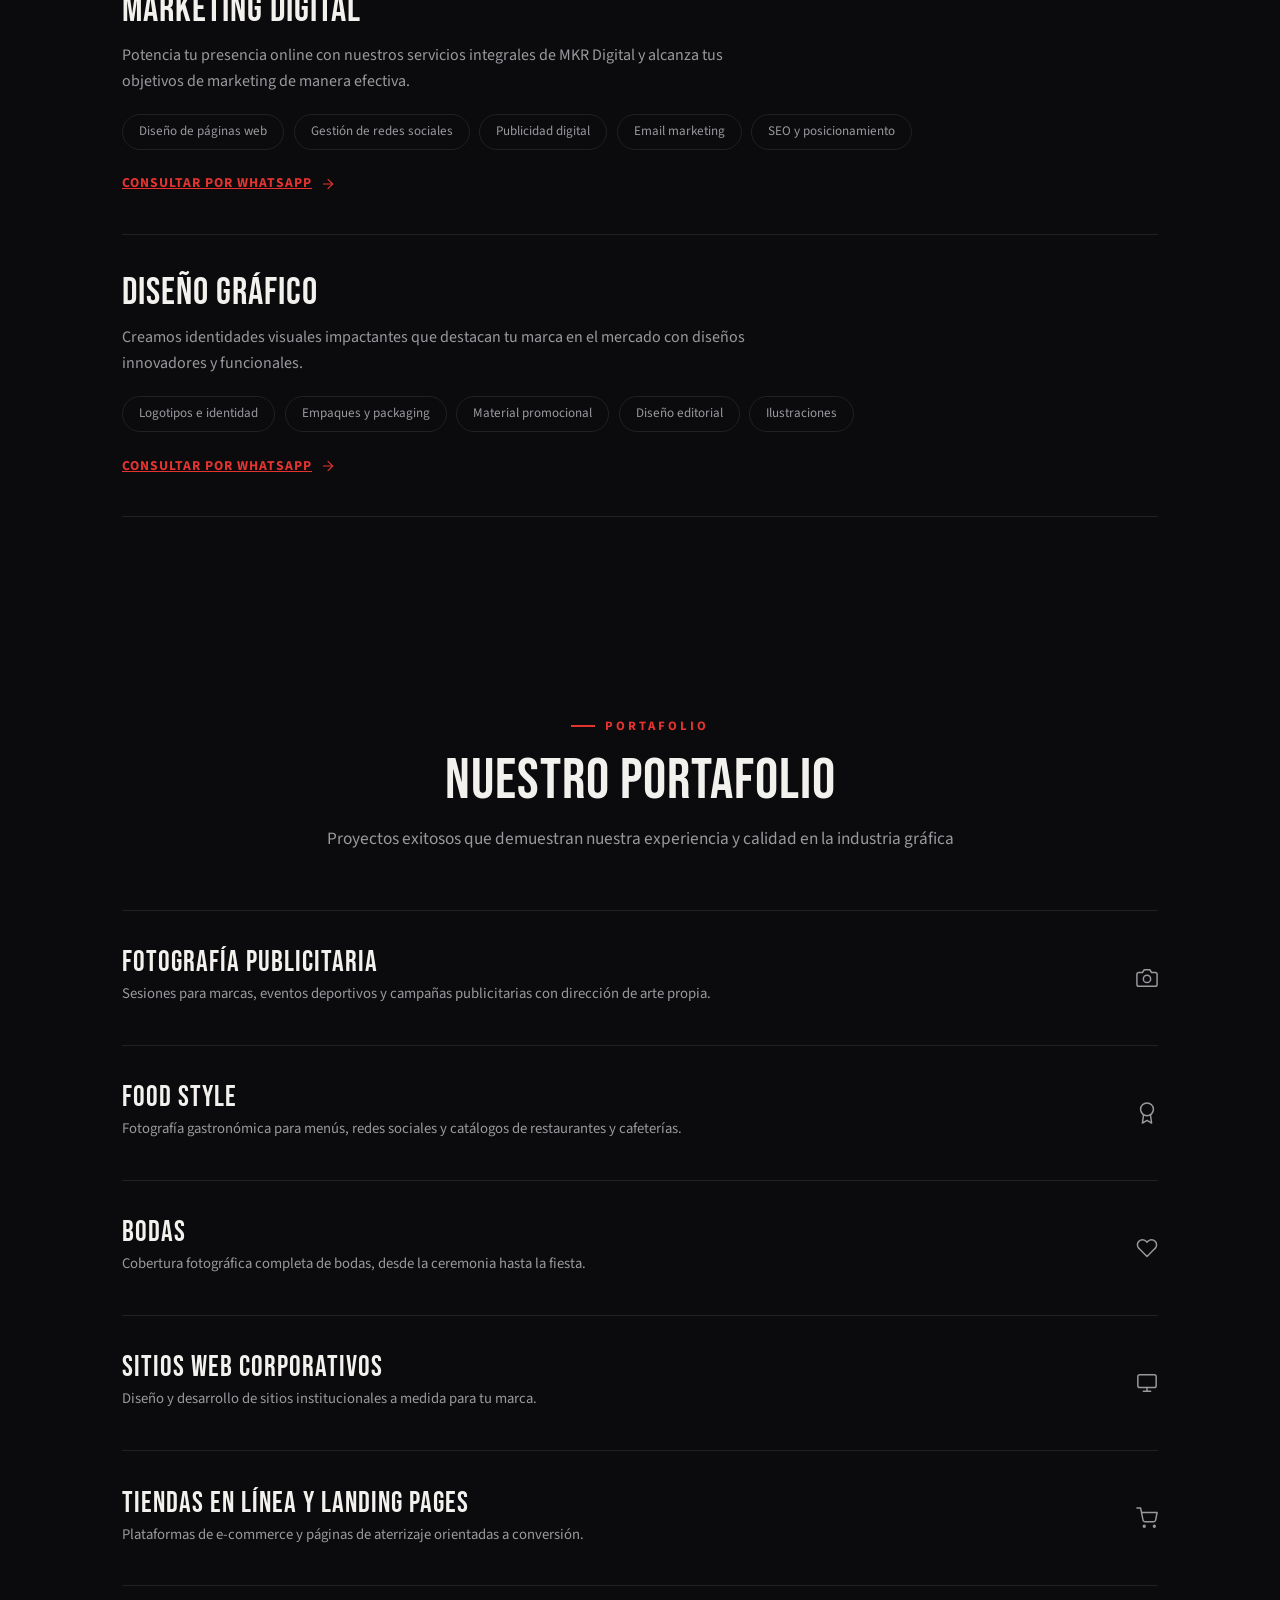
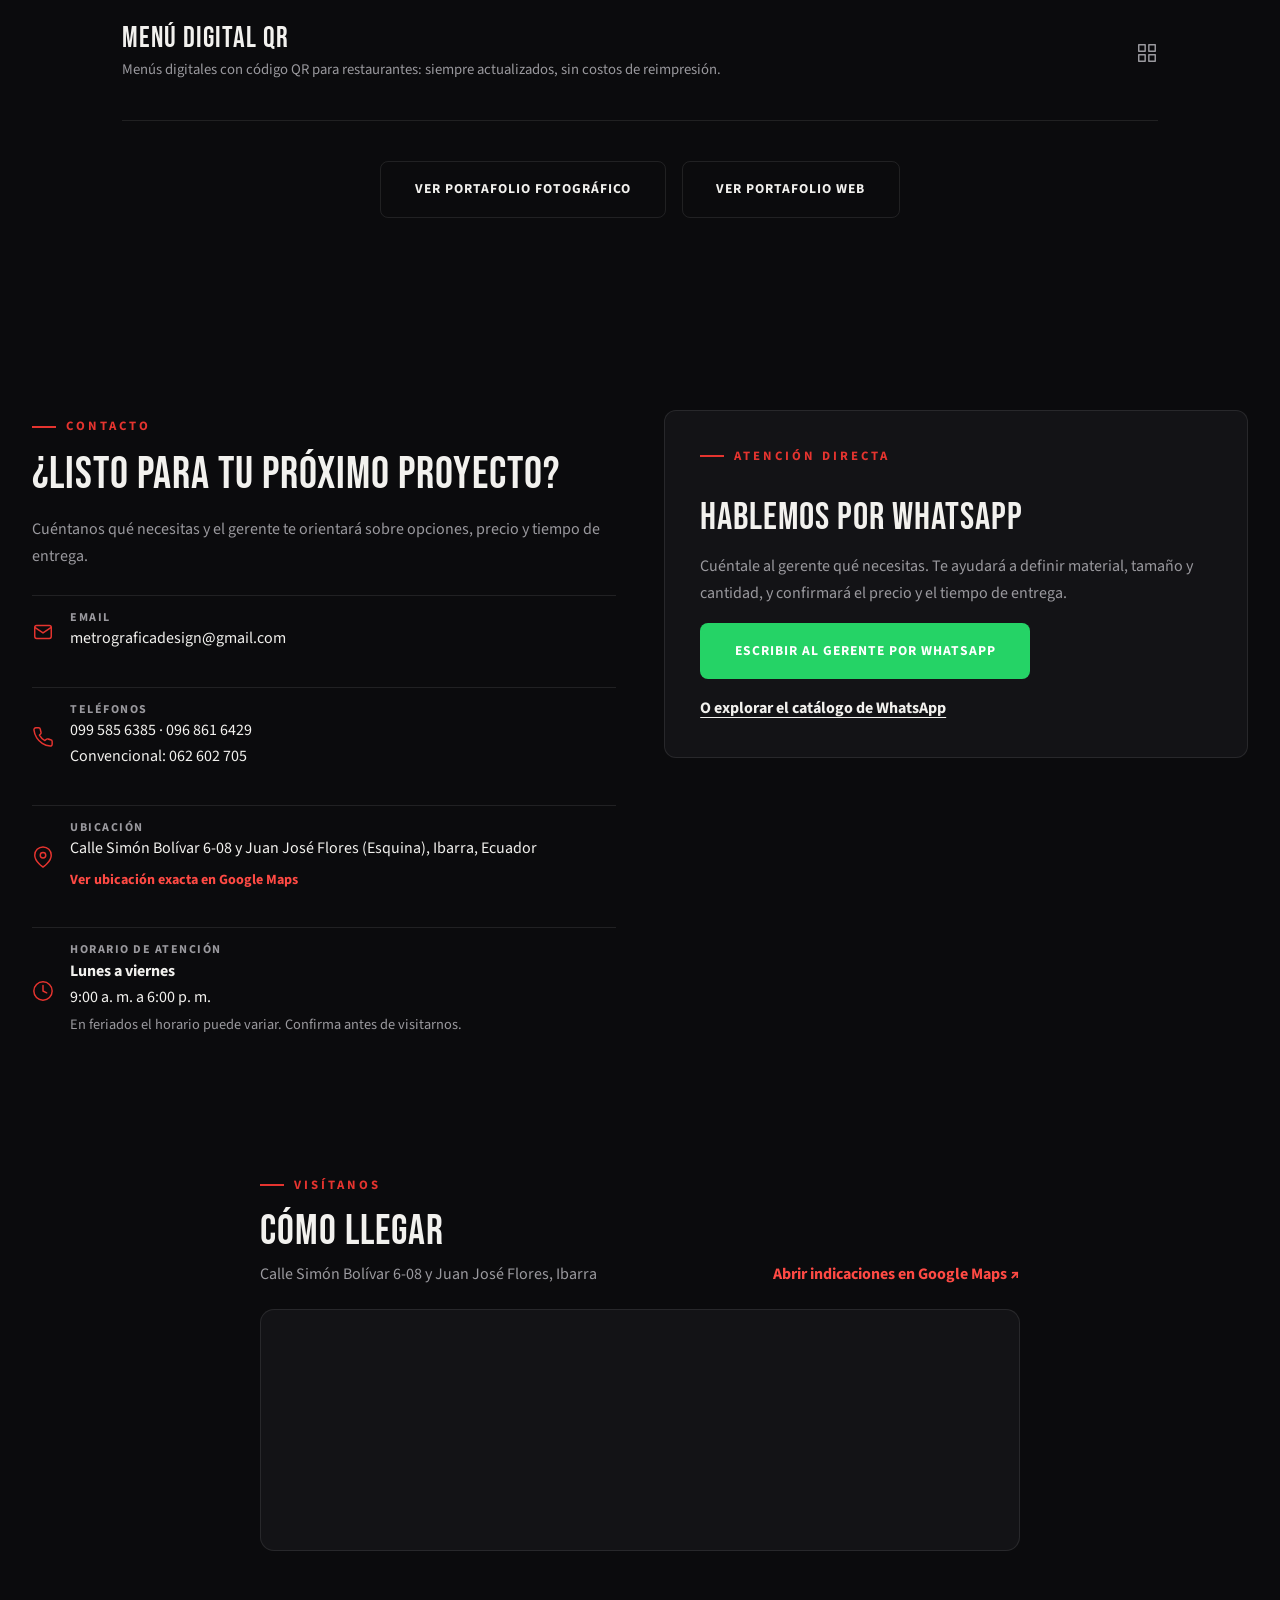
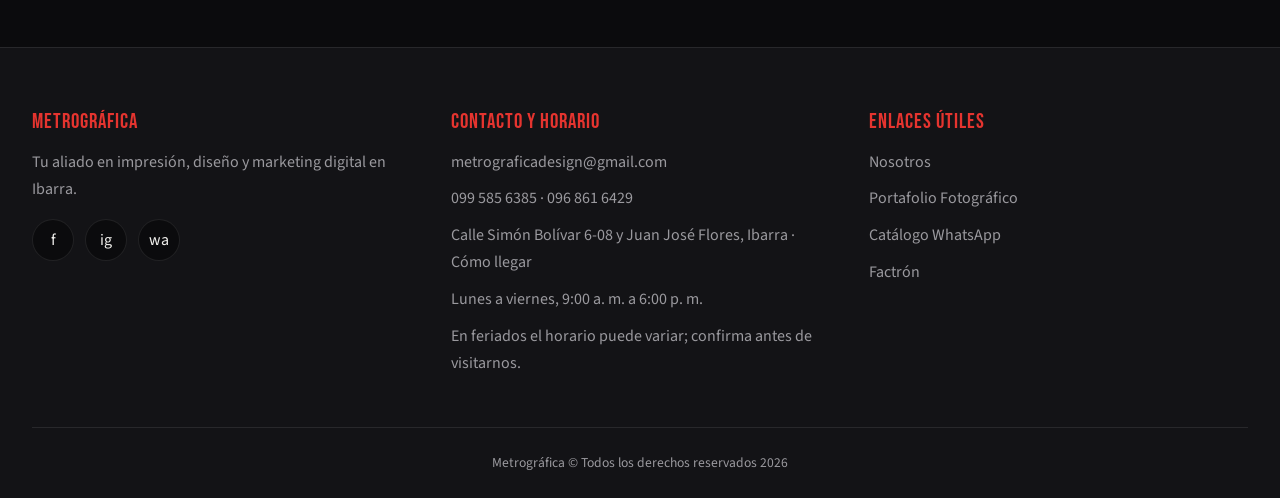
==== commit 76ff2887: "mejoras e ingreso de mapa" ====
--- a/index.html
+++ b/index.html
@@ -6,19 +6,19 @@
     <meta name="viewport" content="width=device-width, initial-scale=1.0">
     <title>MetroGráfica - Líderes en Impresión Digital y Marketing | Ecuador</title>
     <meta name="description"
-        content="Más de 12 años liderando la industria gráfica en Ecuador. Impresión digital, tradicional y servicios de marketing. Calidad garantizada.">
+        content="MetroGráfica ofrece impresión digital, offset, gran formato, diseño gráfico y marketing digital en Ibarra.">
     <link rel="icon" type="image/png" href="images/LOGO-M.png">
     <link rel="canonical" href="https://metrografica.com/">
 
     <meta property="og:type" content="website">
     <meta property="og:title" content="MetroGráfica - Líderes en Impresión Digital y Marketing | Ecuador">
     <meta property="og:description"
-        content="Más de 12 años liderando la industria gráfica en Ecuador. Impresión digital, tradicional y servicios de marketing. Calidad garantizada.">
+        content="MetroGráfica ofrece impresión digital, offset, gran formato, diseño gráfico y marketing digital en Ibarra.">
     <meta property="og:image" content="images/LOGO-M.png">
     <meta name="twitter:card" content="summary">
     <meta name="twitter:title" content="MetroGráfica - Líderes en Impresión Digital y Marketing | Ecuador">
     <meta name="twitter:description"
-        content="Más de 12 años liderando la industria gráfica en Ecuador. Impresión digital, tradicional y servicios de marketing. Calidad garantizada.">
+        content="MetroGráfica ofrece impresión digital, offset, gran formato, diseño gráfico y marketing digital en Ibarra.">
     <meta name="twitter:image" content="images/LOGO-M.png">
 
     <script type="application/ld+json">
@@ -38,6 +38,17 @@
             "addressLocality": "Ibarra",
             "addressCountry": "EC"
         },
+        "geo": {
+            "@type": "GeoCoordinates",
+            "latitude": 0.3507407051129464,
+            "longitude": -78.11827678849875
+        },
+        "openingHoursSpecification": [{
+            "@type": "OpeningHoursSpecification",
+            "dayOfWeek": ["Monday", "Tuesday", "Wednesday", "Thursday", "Friday"],
+            "opens": "09:00",
+            "closes": "18:00"
+        }],
         "sameAs": [
             "https://www.facebook.com/Metrografica",
             "https://www.instagram.com/metrografica/"
@@ -56,8 +67,8 @@
             margin: 0 auto;
             padding: 0 2rem;
             display: grid;
-            grid-template-columns: 1.3fr 0.7fr;
-            gap: 3rem;
+            grid-template-columns: 1fr;
+            max-width: 940px;
             align-items: center;
             position: relative;
             z-index: 1;
@@ -80,32 +91,12 @@
 
         .hero-buttons { display: flex; gap: 1rem; flex-wrap: wrap; margin-top: 1.8rem; }
 
-        /* Hero visual: riel de estadísticas con resplandor */
-        .stats-rail { display: flex; flex-direction: column; }
-
-        .rail-stat {
-            padding: 1.4rem 0;
-            border-top: 1px solid var(--border);
-        }
-        .rail-stat:first-child { border-top: none; }
-
-        .rail-num {
-            font-family: 'Bebas Neue', sans-serif;
-            font-size: clamp(2.8rem, 6vw, 4.2rem);
-            color: var(--red);
-            text-shadow: 0 0 60px rgba(229, 52, 47, 0.55);
-        }
-
-        .rail-label { font-size: 0.8rem; color: var(--text-muted); text-transform: uppercase; letter-spacing: 1.5px; font-weight: 600; }
-
         /* Services */
         .services { padding: 6rem 0; background: var(--bg); position: relative; }
 
         .services-list { max-width: 1100px; margin: 0 auto; padding: 0 2rem; }
 
-        .service-panel { display: grid; grid-template-columns: 90px 1fr; gap: 1.6rem; }
-
-        .service-index { font-family: 'Bebas Neue', sans-serif; font-size: 2.4rem; color: var(--red); }
+        .service-panel { display: grid; grid-template-columns: 1fr; }
 
         .service-body h3 { font-size: clamp(1.8rem, 3vw, 2.4rem); margin-bottom: 0.8rem; color: var(--ink); }
         .service-body > p { color: var(--text-muted); margin-bottom: 1.2rem; max-width: 640px; }
@@ -142,15 +133,12 @@
 
         .portfolio-panel {
             display: grid;
-            grid-template-columns: 70px 1fr auto;
+            grid-template-columns: 1fr auto;
             gap: 1.4rem;
             align-items: center;
             cursor: pointer;
             text-decoration: none;
         }
-
-        .portfolio-index { font-family: 'Bebas Neue', sans-serif; font-size: 1.8rem; color: var(--text-muted); }
-        .portfolio-panel:hover .portfolio-index { color: var(--red); }
 
         .portfolio-body h4 { font-size: clamp(1.3rem, 2.4vw, 1.8rem); margin-bottom: 0.3rem; color: var(--ink); }
         .portfolio-body p { color: var(--text-muted); font-size: 0.92rem; }
@@ -196,19 +184,36 @@
 
         .contact-item-content h4 { font-family: 'Source Sans 3', sans-serif; font-weight: 700; margin-bottom: 0.1rem; font-size: 0.75rem; letter-spacing: 1.5px; text-transform: uppercase; color: var(--text-muted); }
         .contact-item-content p { font-size: 1rem; color: var(--ink); }
-
-        .contact-form { background: var(--panel); border: 1px solid var(--border); border-radius: 12px; padding: 2.2rem; }
-        .contact-form h3 { margin-bottom: 1.4rem; font-size: 1.6rem; color: var(--ink); }
+        .contact-item-content a { text-decoration: none; }
+        .contact-item-content a:hover { color: var(--red-bright); }
+        .contact-link-label { display: inline-block; margin-top: 0.45rem; color: var(--red-bright); font-weight: 700; font-size: 0.88rem; }
+        .contact-note { color: var(--text-muted); font-size: 0.9rem; }
+
+        .contact-whatsapp { display: flex; flex-direction: column; align-items: flex-start; gap: 1rem; background: var(--panel); border: 1px solid var(--border); border-radius: 12px; padding: 2.2rem; }
+        .contact-whatsapp h3 { font-size: clamp(1.8rem, 4vw, 2.4rem); color: var(--ink); }
+        .contact-whatsapp > p { color: var(--text-muted); line-height: 1.7; }
+        .contact-whatsapp .btn-whatsapp { min-height: 48px; text-align: center; }
+        .contact-catalog-link { color: var(--ink); font-weight: 700; text-decoration: underline; text-underline-offset: 4px; }
+
+        .location-map { padding: 0 2rem 6rem; background: var(--bg); }
+        .location-map-inner { max-width: 760px; margin: 0 auto; }
+        .location-map-heading { display: flex; justify-content: space-between; align-items: end; gap: 1rem; margin-bottom: 1.4rem; }
+        .location-map-heading h2 { color: var(--ink); font-size: clamp(1.8rem, 4vw, 2.6rem); }
+        .location-map-heading p { color: var(--text-muted); margin-top: 0.5rem; }
+        .location-map-link { color: var(--red-bright); font-weight: 700; text-decoration: none; white-space: nowrap; }
+        .location-map-link:hover { text-decoration: underline; }
+        .location-map-frame { overflow: hidden; border: 1px solid var(--border); border-radius: 14px; background: var(--panel); }
+        .location-map-frame iframe { display: block; width: 100%; height: clamp(190px, 20vw, 240px); border: 0; }
 
         /* Responsive */
         @media (max-width: 900px) {
-            .hero-content { grid-template-columns: 1fr; }
-            .stats-rail { flex-direction: row; flex-wrap: wrap; gap: 1.5rem; }
-            .rail-stat { border-top: none; flex: 1 1 40%; }
             .contact-container { grid-template-columns: 1fr; }
             .service-panel { grid-template-columns: 1fr; }
-            .portfolio-panel { grid-template-columns: 50px 1fr; }
+            .portfolio-panel { grid-template-columns: 1fr; }
             .portfolio-icon { display: none; }
+        }
+        @media (max-width: 600px) {
+            .location-map-heading { align-items: flex-start; flex-direction: column; }
         }
     </style>
 </head>
@@ -248,49 +253,12 @@
             <div class="hero-text">
                 <h1>BIENVENIDOS A <span>METROGRÁFICA</span></h1>
                 <div class="hero-subtitle">Líderes en Industria Gráfica</div>
-                <p>En MetroGráfica sin duda, nos enorgullece ser líderes en la industria gráfica con más
-                    de 12 años de experiencia. A lo largo de nuestra trayectoria, hemos consolidado nuestra posición y
-                    nos hemos adaptado constantemente para satisfacer las necesidades cambiantes de nuestros valiosos
-                    clientes.</p>
-                <p>No solo ofrecemos lo mejor de la imprenta tradicional, sino que también hemos
-                    evolucionado al integrar el poder del mundo digital. Presentamos MetroGráfica, tu solución integral
-                    en impresión y marketing digital en un solo lugar.</p>
-                <p>En MetroGráfica, entendemos la importancia de la comodidad y la eficiencia en tus
-                    compras de productos impresos de alta calidad. Por eso, nos enorgullece ofrecerte un servicio
-                    excepcional desde la comodidad de tu hogar u oficina. Además, ahora puedes potenciar tu presencia en
-                    línea con nuestros servicios de MKR Digital, ayudándote a alcanzar tus objetivos de marketing de
-                    manera efectiva.</p>
-                <p>Queremos ser tu aliado confiable en el mundo de la impresión y el marketing digital.
-                    Nuestro equipo altamente capacitado está listo para brindarte soluciones personalizadas y atención
-                    excepcional en cada paso del camino.
-                    Únase a la comunidad de clientes satisfechos de MetroGráfica y
-                    descubra el poder de nuestra
-                    experiencia, donde la calidad, la conveniencia y la innovación se unen en una experiencia única.
-                    Bienvenido a MetroGráfica, tu socio profesional en impresión y marketing digital.</p>
+                <p>Convertimos tus ideas en impresos y experiencias digitales. Te acompañamos desde la primera idea hasta el producto terminado.</p>
+                <p>Elige lo que necesitas y hablemos directamente por WhatsApp. Nuestro equipo te ayudará a encontrar la solución adecuada para tu proyecto.</p>
 
                 <div class="hero-buttons">
-                    <a href="https://wa.me/c/593968616429" target="_blank" rel="noopener" class="btn-primary">VER CATÁLOGO</a>
-                    <a href="#contacto" class="btn-secondary">CONTACTAR</a>
-                </div>
-            </div>
-            <div class="hero-visual">
-                <div class="stats-rail">
-                    <div class="rail-stat fade-in">
-                        <div class="rail-num" data-target="12" data-suffix="+">0+</div>
-                        <div class="rail-label">Años de experiencia</div>
-                    </div>
-                    <div class="rail-stat fade-in">
-                        <div class="rail-num" data-target="5000" data-suffix="+">0+</div>
-                        <div class="rail-label">Productos impresos</div>
-                    </div>
-                    <div class="rail-stat fade-in">
-                        <div class="rail-num" data-target="98" data-suffix="%">0%</div>
-                        <div class="rail-label">Clientes satisfechos</div>
-                    </div>
-                    <div class="rail-stat fade-in">
-                        <div class="rail-num" data-static="24/7">24/7</div>
-                        <div class="rail-label">Atención digital</div>
-                    </div>
+                    <a href="https://wa.me/593995856385?text=Hola%20MetroGr%C3%A1fica%2C%20quisiera%20consultar%20precios%20y%20opciones%20para%20mi%20proyecto." target="_blank" rel="noopener" class="btn-primary">Consultar al gerente por WhatsApp</a>
+                    <a href="https://wa.me/c/593968616429" target="_blank" rel="noopener" class="btn-secondary">Explorar catálogo</a>
                 </div>
             </div>
         </div>
@@ -301,16 +269,13 @@
         <div class="section-header">
             <div class="eyebrow">Servicios</div>
             <h2>NUESTROS SERVICIOS</h2>
-            <p>Soluciones integrales que combinan la excelencia de la impresión tradicional con el poder del marketing
-                digital</p>
+            <p>Impresión digital, offset, gran formato y soluciones de diseño y comunicación para tu negocio.</p>
         </div>
         <div class="services-list">
             <div class="panel service-panel fade-in">
-                <div class="service-index">01</div>
                 <div class="service-body">
                     <h3>IMPRESIÓN DIGITAL</h3>
-                    <p>Servicios de impresión digital de alta calidad con tecnología de punta para todos tus proyectos
-                        comerciales y personales.</p>
+                    <p>Impresión desde una hoja, en formatos de hasta 48 × 33 cm. Para cantidades cortas y trabajos que requieren entrega inmediata.</p>
                     <ul class="service-features">
                         <li>Tarjetas de presentación premium</li>
                         <li>Folletos y catálogos corporativos</li>
@@ -318,11 +283,23 @@
                         <li>Papelería corporativa</li>
                         <li>Packaging personalizado</li>
                     </ul>
-                    <button class="panel-cta btn-quote-trigger">COTIZAR AHORA <svg class="icon" viewBox="0 0 24 24"><line x1="5" y1="12" x2="19" y2="12"/><polyline points="12 5 19 12 12 19"/></svg></button>
+                    <a class="panel-cta" href="https://wa.me/593995856385?text=Hola%20MetroGr%C3%A1fica%2C%20quisiera%20consultar%20el%20precio%20de%20impresi%C3%B3n%20digital." target="_blank" rel="noopener">Consultar precio por WhatsApp <svg class="icon" viewBox="0 0 24 24" aria-hidden="true"><line x1="5" y1="12" x2="19" y2="12"/><polyline points="12 5 19 12 12 19"/></svg></a>
                 </div>
             </div>
             <div class="panel service-panel fade-in">
-                <div class="service-index">02</div>
+                <div class="service-body">
+                    <h3>IMPRESIÓN OFFSET Y GRAN FORMATO</h3>
+                    <p>Offset para volúmenes medianos y grandes, en papel y cartulina. También imprimimos gigantografías de hasta 3,20 m.</p>
+                    <ul class="service-features">
+                        <li>Offset de 4 colores, 2 colores y monocromático</li>
+                        <li>Impresión digital desde una hoja</li>
+                        <li>Formato digital de hasta 48 × 33 cm</li>
+                        <li>Consulta materiales, medidas y tiempos por WhatsApp</li>
+                    </ul>
+                    <a class="panel-cta" href="https://wa.me/593995856385?text=Hola%20MetroGr%C3%A1fica%2C%20quisiera%20consultar%20materiales%2C%20medidas%20y%20precios%20para%20impresi%C3%B3n%20offset%20o%20gran%20formato." target="_blank" rel="noopener">Consultar opciones y precio por WhatsApp <svg class="icon" viewBox="0 0 24 24" aria-hidden="true"><line x1="5" y1="12" x2="19" y2="12"/><polyline points="12 5 19 12 12 19"/></svg></a>
+                </div>
+            </div>
+            <div class="panel service-panel fade-in">
                 <div class="service-body">
                     <h3>MARKETING DIGITAL</h3>
                     <p>Potencia tu presencia online con nuestros servicios integrales de MKR Digital y alcanza tus
@@ -334,11 +311,10 @@
                         <li>Email marketing</li>
                         <li>SEO y posicionamiento</li>
                     </ul>
-                    <button class="panel-cta btn-quote-trigger">COTIZAR AHORA <svg class="icon" viewBox="0 0 24 24"><line x1="5" y1="12" x2="19" y2="12"/><polyline points="12 5 19 12 12 19"/></svg></button>
+                    <a class="panel-cta" href="https://wa.me/593995856385?text=Hola%20MetroGr%C3%A1fica%2C%20quisiera%20consultar%20sobre%20un%20proyecto%20de%20marketing%20digital." target="_blank" rel="noopener">Consultar por WhatsApp <svg class="icon" viewBox="0 0 24 24" aria-hidden="true"><line x1="5" y1="12" x2="19" y2="12"/><polyline points="12 5 19 12 12 19"/></svg></a>
                 </div>
             </div>
             <div class="panel service-panel fade-in">
-                <div class="service-index">03</div>
                 <div class="service-body">
                     <h3>DISEÑO GRÁFICO</h3>
                     <p>Creamos identidades visuales impactantes que destacan tu marca en el mercado con diseños
@@ -350,7 +326,7 @@
                         <li>Diseño editorial</li>
                         <li>Ilustraciones</li>
                     </ul>
-                    <button class="panel-cta btn-quote-trigger">COTIZAR AHORA <svg class="icon" viewBox="0 0 24 24"><line x1="5" y1="12" x2="19" y2="12"/><polyline points="12 5 19 12 12 19"/></svg></button>
+                    <a class="panel-cta" href="https://wa.me/593995856385?text=Hola%20MetroGr%C3%A1fica%2C%20quisiera%20consultar%20un%20proyecto%20de%20dise%C3%B1o%20gr%C3%A1fico." target="_blank" rel="noopener">Consultar por WhatsApp <svg class="icon" viewBox="0 0 24 24" aria-hidden="true"><line x1="5" y1="12" x2="19" y2="12"/><polyline points="12 5 19 12 12 19"/></svg></a>
                 </div>
             </div>
         </div>
@@ -365,7 +341,6 @@
         </div>
         <div class="portfolio-list">
             <a href="portafolio/portafolio-fotografico.html" class="panel portfolio-panel fade-in">
-                <div class="portfolio-index">01</div>
                 <div class="portfolio-body">
                     <h4>FOTOGRAFÍA PUBLICITARIA</h4>
                     <p>Sesiones para marcas, eventos deportivos y campañas publicitarias con dirección de arte
@@ -374,7 +349,6 @@
                 <svg class="icon portfolio-icon" viewBox="0 0 24 24"><path d="M23 19a2 2 0 0 1-2 2H3a2 2 0 0 1-2-2V8a2 2 0 0 1 2-2h4l2-3h6l2 3h4a2 2 0 0 1 2 2Z"/><circle cx="12" cy="13" r="4"/></svg>
             </a>
             <a href="portafolio/portafolio-fotografico.html" class="panel portfolio-panel fade-in">
-                <div class="portfolio-index">02</div>
                 <div class="portfolio-body">
                     <h4>FOOD STYLE</h4>
                     <p>Fotografía gastronómica para menús, redes sociales y catálogos de restaurantes y cafeterías.</p>
@@ -382,7 +356,6 @@
                 <svg class="icon portfolio-icon" viewBox="0 0 24 24"><circle cx="12" cy="8" r="7"/><polyline points="8.21 13.89 7 23 12 20 17 23 15.79 13.88"/></svg>
             </a>
             <a href="portafolio/portafolio-fotografico.html" class="panel portfolio-panel fade-in">
-                <div class="portfolio-index">03</div>
                 <div class="portfolio-body">
                     <h4>BODAS</h4>
                     <p>Cobertura fotográfica completa de bodas, desde la ceremonia hasta la fiesta.</p>
@@ -390,7 +363,6 @@
                 <svg class="icon portfolio-icon" viewBox="0 0 24 24"><path d="M20.84 4.61a5.5 5.5 0 0 0-7.78 0L12 5.67l-1.06-1.06a5.5 5.5 0 0 0-7.78 7.78l1.06 1.06L12 21.23l7.78-7.78 1.06-1.06a5.5 5.5 0 0 0 0-7.78Z"/></svg>
             </a>
             <a href="portafolio/portafolio-web.html" class="panel portfolio-panel fade-in">
-                <div class="portfolio-index">04</div>
                 <div class="portfolio-body">
                     <h4>SITIOS WEB CORPORATIVOS</h4>
                     <p>Diseño y desarrollo de sitios institucionales a medida para tu marca.</p>
@@ -398,7 +370,6 @@
                 <svg class="icon portfolio-icon" viewBox="0 0 24 24"><rect x="2" y="3" width="20" height="14" rx="2"/><line x1="8" y1="21" x2="16" y2="21"/><line x1="12" y1="17" x2="12" y2="21"/></svg>
             </a>
             <a href="portafolio/portafolio-web.html" class="panel portfolio-panel fade-in">
-                <div class="portfolio-index">05</div>
                 <div class="portfolio-body">
                     <h4>TIENDAS EN LÍNEA Y LANDING PAGES</h4>
                     <p>Plataformas de e-commerce y páginas de aterrizaje orientadas a conversión.</p>
@@ -406,7 +377,6 @@
                 <svg class="icon portfolio-icon" viewBox="0 0 24 24"><circle cx="9" cy="21" r="1"/><circle cx="20" cy="21" r="1"/><path d="M1 1h4l2.68 13.39a2 2 0 0 0 2 1.61h9.72a2 2 0 0 0 2-1.61L23 6H6"/></svg>
             </a>
             <a href="portafolio/portafolio-web.html" class="panel portfolio-panel fade-in">
-                <div class="portfolio-index">06</div>
                 <div class="portfolio-body">
                     <h4>MENÚ DIGITAL QR</h4>
                     <p>Menús digitales con código QR para restaurantes: siempre actualizados, sin costos de
@@ -427,9 +397,7 @@
             <div class="contact-info">
                 <div class="eyebrow">Contacto</div>
                 <h3>¿LISTO PARA TU PRÓXIMO PROYECTO?</h3>
-                <p style="margin-bottom: 1.6rem; color: var(--text-muted);">Contáctanos hoy mismo y descubre por
-                    qué somos la opción preferida de empresas líderes en Ecuador para sus necesidades de impresión y
-                    marketing digital.</p>
+                    <p style="margin-bottom: 1.6rem; color: var(--text-muted);">Cuéntanos qué necesitas y el gerente te orientará sobre opciones, precio y tiempo de entrega.</p>
 
                 <div class="contact-item">
                     <svg class="icon contact-icon" viewBox="0 0 24 24"><rect x="3" y="5" width="18" height="14" rx="2"/><polyline points="3 7 12 13 21 7"/></svg>
@@ -451,50 +419,47 @@
                     <svg class="icon contact-icon" viewBox="0 0 24 24"><path d="M21 10c0 7-9 13-9 13s-9-6-9-13a9 9 0 0 1 18 0Z"/><circle cx="12" cy="10" r="3"/></svg>
                     <div class="contact-item-content">
                         <h4>UBICACIÓN</h4>
-                        <p>Calle Simón Bolívar 6-08 y Juan José Flores (Esquina), Ibarra, Ecuador</p>
+                        <p><a href="https://www.google.com/maps/search/?api=1&amp;query=0.3507407051129464%2C-78.11827678849875" target="_blank" rel="noopener">Calle Simón Bolívar 6-08 y Juan José Flores (Esquina), Ibarra, Ecuador<br><span class="contact-link-label">Ver ubicación exacta en Google Maps</span></a></p>
                     </div>
                 </div>
-            </div>
-
-            <div class="contact-form">
-                <h3>SOLICITA TU COTIZACIÓN</h3>
-                <form id="contactForm">
-                    <div class="form-group">
-                        <label for="name">NOMBRE COMPLETO</label>
-                        <input type="text" id="name" name="name" placeholder="Tu nombre completo" required>
+
+                <div class="contact-item">
+                    <svg class="icon contact-icon" viewBox="0 0 24 24"><circle cx="12" cy="12" r="10"/><polyline points="12 6 12 12 16 14"/></svg>
+                    <div class="contact-item-content">
+                        <h4>HORARIO DE ATENCIÓN</h4>
+                        <p><strong>Lunes a viernes</strong><br><time datetime="09:00">9:00 a. m.</time> a <time datetime="18:00">6:00 p. m.</time><br><span class="contact-note">En feriados el horario puede variar. Confirma antes de visitarnos.</span></p>
                     </div>
-
-                    <div class="form-group">
-                        <label for="email">EMAIL</label>
-                        <input type="email" id="email" name="email" placeholder="tu@email.com" required>
-                    </div>
-
-                    <div class="form-group">
-                        <label for="phone">TELÉFONO</label>
-                        <input type="tel" id="phone" name="phone" placeholder="+593 99 123 4567" required>
-                    </div>
-
-                    <div class="form-group">
-                        <label for="service">SERVICIO DE INTERÉS</label>
-                        <select id="service" name="service" required>
-                            <option value="">Selecciona un servicio</option>
-                            <option value="impresion-digital">Impresión Digital</option>
-                            <option value="marketing-digital">Marketing Digital</option>
-                            <option value="diseno-grafico">Diseño Gráfico</option>
-                            <option value="combo-integral">Solución Integral</option>
-                        </select>
-                    </div>
-
-                    <div class="form-group">
-                        <label for="message">MENSAJE</label>
-                        <textarea id="message" name="message" rows="4" placeholder="Cuéntanos sobre tu proyecto..."
-                            required></textarea>
-                    </div>
-
-                    <button type="submit" class="btn-whatsapp" style="width: 100%;">
-                        ENVIAR COTIZACIÓN
-                    </button>
-                </form>
+                </div>
+            </div>
+
+            <div class="contact-whatsapp">
+                <div class="eyebrow">Atención directa</div>
+                <h3>HABLEMOS POR WHATSAPP</h3>
+                <p>Cuéntale al gerente qué necesitas. Te ayudará a definir material, tamaño y cantidad, y confirmará el precio y el tiempo de entrega.</p>
+                <a class="btn-whatsapp" href="https://wa.me/593995856385?text=Hola%20MetroGr%C3%A1fica%2C%20quisiera%20consultar%20sobre%20sus%20servicios." target="_blank" rel="noopener">Escribir al gerente por WhatsApp</a>
+                <a class="contact-catalog-link" href="https://wa.me/c/593968616429" target="_blank" rel="noopener">O explorar el catálogo de WhatsApp</a>
+            </div>
+        </div>
+    </section>
+
+    <section class="location-map" aria-labelledby="location-map-title">
+        <div class="location-map-inner">
+            <div class="location-map-heading">
+                <div>
+                    <div class="eyebrow">Visítanos</div>
+                    <h2 id="location-map-title">CÓMO LLEGAR</h2>
+                    <p>Calle Simón Bolívar 6-08 y Juan José Flores, Ibarra</p>
+                </div>
+                <a class="location-map-link" href="https://www.google.com/maps/dir/?api=1&amp;destination=0.3507407051129464%2C-78.11827678849875" target="_blank" rel="noopener">Abrir indicaciones en Google Maps ↗</a>
+            </div>
+            <div class="location-map-frame">
+                <iframe
+                    title="Mapa de ubicación de MetroGráfica en Ibarra"
+                    src="https://www.google.com/maps?q=MetroGr%C3%A1fica%2C+Ibarra%400.3507407051129464%2C-78.11827678849875&amp;z=17&amp;output=embed"
+                    loading="lazy"
+                    referrerpolicy="no-referrer-when-downgrade"
+                    allowfullscreen>
+                </iframe>
             </div>
         </div>
     </section>
@@ -505,8 +470,7 @@
             <div class="footer-main">
                 <div class="footer-section">
                     <h4>MetroGráfica</h4>
-                    <p>Líderes en la industria gráfica con más de 12 años de experiencia. Tu aliado confiable en el
-                        mundo de la impresión y el marketing digital.</p>
+                    <p>Tu aliado en impresión, diseño y marketing digital en Ibarra.</p>
                     <div class="social-links">
                         <a href="https://www.facebook.com/Metrografica" target="_blank" rel="noopener" title="Facebook">f</a>
                         <a href="https://www.instagram.com/metrografica/" target="_blank" rel="noopener" title="Instagram">ig</a>
@@ -515,11 +479,13 @@
                 </div>
 
                 <div class="footer-section">
-                    <h4>Contacto</h4>
+                    <h4>Contacto y horario</h4>
                     <ul>
                         <li>metrograficadesign@gmail.com</li>
                         <li>099 585 6385 · 096 861 6429</li>
-                        <li>Calle Simón Bolívar 6-08 y Juan José Flores, Ibarra</li>
+                        <li><a href="https://www.google.com/maps/dir/?api=1&amp;destination=0.3507407051129464%2C-78.11827678849875" target="_blank" rel="noopener">Calle Simón Bolívar 6-08 y Juan José Flores, Ibarra · Cómo llegar</a></li>
+                        <li>Lunes a viernes, 9:00 a. m. a 6:00 p. m.</li>
+                        <li>En feriados el horario puede variar; confirma antes de visitarnos.</li>
                     </ul>
                 </div>
 
@@ -546,168 +512,6 @@
     </a>
 
     <script src="script.js"></script>
-    <script>
-        // Contact form
-        document.getElementById('contactForm').addEventListener('submit', function (e) {
-            e.preventDefault();
-
-            const formData = new FormData(this);
-            const data = Object.fromEntries(formData);
-
-            const message = `Hola MetroGráfica! Solicito información:
-
-*Servicio:* ${data.service}
-*Nombre:* ${data.name}
-*Email:* ${data.email}
-*Teléfono:* ${data.phone}
-*Mensaje:* ${data.message}
-
-¡Gracias!`;
-
-            openWhatsApp(message);
-            showToast('¡Gracias! Te hemos redirigido a WhatsApp para completar tu solicitud.');
-            this.reset();
-        });
-
-        // Rail counter animation
-        function animateRailCounter(element, target, suffix, duration = 1800) {
-            let start = 0;
-            const increment = target / (duration / 16);
-
-            function update() {
-                start += increment;
-                if (start < target) {
-                    element.textContent = Math.floor(start) + suffix;
-                    requestAnimationFrame(update);
-                } else {
-                    element.textContent = target + suffix;
-                }
-            }
-            update();
-        }
-
-        const railObserver = new IntersectionObserver((entries) => {
-            entries.forEach(entry => {
-                if (entry.isIntersecting) {
-                    const el = entry.target;
-                    const target = parseInt(el.getAttribute('data-target'), 10);
-                    const suffix = el.getAttribute('data-suffix') || '';
-                    if (!el.animated && !isNaN(target)) {
-                        animateRailCounter(el, target, suffix);
-                        el.animated = true;
-                    }
-                }
-            });
-        }, { threshold: 0.4 });
-
-        document.querySelectorAll('.rail-num[data-target]').forEach(el => railObserver.observe(el));
-
-        // Quote modal function
-        function createQuoteModal() {
-            const modal = document.createElement('div');
-            modal.className = 'modal';
-            modal.innerHTML = `
-                <div class="modal-content">
-                    <button class="modal-close" onclick="this.closest('.modal').remove()">×</button>
-                    <h3>COTIZACIÓN RÁPIDA</h3>
-                    <form id="quickQuote">
-                        <div class="form-grid">
-                            <div class="form-group">
-                                <label>Nombre</label>
-                                <input type="text" name="name" required>
-                            </div>
-                            <div class="form-group">
-                                <label>Teléfono</label>
-                                <input type="tel" name="phone" required>
-                            </div>
-                        </div>
-
-                        <div class="form-group">
-                            <label>Tipo de Proyecto</label>
-                            <select name="projectType" required>
-                                <option value="">Selecciona el tipo</option>
-                                <option value="tarjetas">Tarjetas de Presentación</option>
-                                <option value="folletos">Folletos/Volantes</option>
-                                <option value="catalogo">Catálogo/Revista</option>
-                                <option value="papeleria">Papelería Corporativa</option>
-                                <option value="packaging">Packaging/Empaques</option>
-                                <option value="web">Página Web</option>
-                                <option value="marketing">Marketing Digital</option>
-                                <option value="identidad">Identidad Corporativa</option>
-                            </select>
-                        </div>
-
-                        <div class="form-grid">
-                            <div class="form-group">
-                                <label>Cantidad</label>
-                                <select name="quantity" required>
-                                    <option value="">Cantidad aproximada</option>
-                                    <option value="100">100 - 500 unidades</option>
-                                    <option value="1000">500 - 1,000 unidades</option>
-                                    <option value="5000">1,000 - 5,000 unidades</option>
-                                    <option value="10000">5,000+ unidades</option>
-                                    <option value="digital">Proyecto Digital</option>
-                                </select>
-                            </div>
-                            <div class="form-group">
-                                <label>Urgencia</label>
-                                <select name="urgency" required>
-                                    <option value="">Tiempo de entrega</option>
-                                    <option value="standard">Estándar (7-10 días)</option>
-                                    <option value="express">Express (3-5 días)</option>
-                                    <option value="urgent">Urgente (1-2 días)</option>
-                                </select>
-                            </div>
-                        </div>
-
-                        <div class="form-group">
-                            <label>Detalles del Proyecto</label>
-                            <textarea name="details" rows="3" placeholder="Describe tu proyecto..."></textarea>
-                        </div>
-
-                        <button type="submit" class="btn-whatsapp" style="width: 100%; font-size: 1rem;">
-                            ENVIAR POR WHATSAPP
-                        </button>
-                    </form>
-                </div>
-            `;
-
-            document.body.appendChild(modal);
-            setTimeout(() => modal.classList.add('active'), 10);
-
-            modal.querySelector('#quickQuote').addEventListener('submit', function (e) {
-                e.preventDefault();
-                const formData = new FormData(this);
-                const data = Object.fromEntries(formData);
-
-                const message = `Hola MetroGráfica! Solicito cotización:
-
-*Proyecto:* ${data.projectType}
-*Nombre:* ${data.name}
-*Teléfono:* ${data.phone}
-*Cantidad:* ${data.quantity}
-*Urgencia:* ${data.urgency}
-*Detalles:* ${data.details || 'No especificados'}
-
-¡Gracias!`;
-
-                openWhatsApp(message);
-                modal.remove();
-                showToast('¡Gracias! Te hemos redirigido a WhatsApp para completar tu solicitud.');
-            });
-
-            modal.addEventListener('click', function (e) {
-                if (e.target === modal) modal.remove();
-            });
-        }
-
-        // Quote buttons
-        document.querySelectorAll('.btn-quote-trigger').forEach(btn => {
-            btn.addEventListener('click', createQuoteModal);
-        });
-
-        console.log('✅ MetroGráfica - Sitio web cargado correctamente');
-    </script>
 </body>
 
 </html>
--- a/styles.css
+++ b/styles.css
@@ -49,6 +49,7 @@
 ::-webkit-scrollbar-thumb:hover { background: var(--red-bright); }
 
 a { color: inherit; }
+[id] { scroll-margin-top: 110px; }
 
 svg.icon {
     width: 22px;
@@ -166,6 +167,24 @@
 .nav-links a:hover::after,
 .nav-links a.active::after { width: 100%; }
 
+.skip-link {
+    position: fixed;
+    top: 0.75rem;
+    left: 0.75rem;
+    z-index: 1100;
+    padding: 0.8rem 1rem;
+    color: #fff;
+    background: var(--red);
+    border-radius: 8px;
+    transform: translateY(-160%);
+}
+.skip-link:focus { transform: translateY(0); }
+
+:focus-visible {
+    outline: 3px solid #ffb347;
+    outline-offset: 3px;
+}
+
 /* Dropdown */
 .dropdown { position: relative; }
 
@@ -201,8 +220,11 @@
     background: var(--red);
     border: none;
     color: #fff;
-    padding: 0.6rem 0.9rem;
-    font-size: 1.1rem;
+    min-width: 44px;
+    min-height: 44px;
+    padding: 0.6rem 1rem;
+    font: inherit;
+    font-weight: 700;
     border-radius: 8px;
     cursor: pointer;
 }
@@ -213,15 +235,38 @@
     .nav-links.open {
         display: flex;
         position: absolute;
-        top: 160%;
+        top: calc(100% + 0.75rem);
         right: 0;
         flex-direction: column;
         background: var(--panel);
         border: 1px solid var(--border);
         border-radius: 10px;
-        padding: 1rem 1.2rem;
-        min-width: 220px;
-        gap: 1rem;
+        padding: 0.75rem;
+        min-width: min(300px, calc(100vw - 2rem));
+        gap: 0.25rem;
+        box-shadow: 0 16px 44px rgba(0, 0, 0, 0.4);
+    }
+    .nav-links.open a {
+        padding: 0.8rem 0.75rem;
+        font-size: 0.9rem;
+        letter-spacing: 0.08em;
+    }
+    .nav-links.open a::after { display: none; }
+    .dropdown-content {
+        position: static;
+        min-width: 0;
+        margin-top: 0.25rem;
+        box-shadow: none;
+    }
+    .nav-links.open .dropdown-content a { padding-left: 1rem; }
+}
+
+@media (prefers-reduced-motion: reduce) {
+    *, *::before, *::after {
+        scroll-behavior: auto !important;
+        animation-duration: 0.01ms !important;
+        animation-iteration-count: 1 !important;
+        transition-duration: 0.01ms !important;
     }
 }
 
@@ -255,8 +300,7 @@
    ========================================================================== */
 .btn-primary,
 .btn-secondary,
-.btn-whatsapp,
-.btn-quote {
+.btn-whatsapp {
     display: inline-flex;
     align-items: center;
     justify-content: center;
@@ -293,14 +337,6 @@
 }
 .btn-whatsapp:hover { background: var(--whatsapp-deep); transform: translateY(-2px); }
 
-.btn-quote {
-    background: transparent;
-    color: var(--ink);
-    border-color: var(--border);
-    width: 100%;
-    margin-top: 1rem;
-}
-.btn-quote:hover { border-color: var(--red); color: var(--red-bright); }
 
 /* ==========================================================================
    Panel / fila editorial (reemplaza tarjetas repetidas)
@@ -313,45 +349,6 @@
 }
 .panel:last-child { border-bottom: 1px solid var(--border); }
 .panel:hover { background: linear-gradient(90deg, rgba(229, 52, 47, 0.06), transparent); }
-
-/* ==========================================================================
-   Formularios
-   ========================================================================== */
-.form-group { margin-bottom: 1.4rem; }
-
-.form-group label {
-    display: block;
-    margin-bottom: 0.5rem;
-    font-weight: 600;
-    font-size: 0.78rem;
-    letter-spacing: 1px;
-    text-transform: uppercase;
-    color: var(--text-muted);
-}
-
-.form-group input,
-.form-group select,
-.form-group textarea {
-    width: 100%;
-    padding: 0.9rem 1.1rem;
-    border: 1px solid var(--border);
-    border-radius: 8px;
-    background: var(--bg);
-    color: var(--ink);
-    font-family: inherit;
-    font-weight: 500;
-}
-
-.form-group input::placeholder,
-.form-group textarea::placeholder { color: #56555a; }
-
-.form-group input:focus,
-.form-group select:focus,
-.form-group textarea:focus {
-    outline: none;
-    border-color: var(--red);
-    box-shadow: 0 0 0 3px rgba(229, 52, 47, 0.18);
-}
 
 /* ==========================================================================
    Footer
@@ -460,7 +457,8 @@
     pointer-events: none;
 }
 .whatsapp-bubble.show { opacity: 1; transform: translateY(0); pointer-events: auto; }
-.whatsapp-bubble:hover { color: var(--ink); }
+.whatsapp-bubble-link { display: block; color: inherit; text-decoration: none; }
+.whatsapp-bubble-link:hover { color: var(--ink); }
 .whatsapp-bubble-close {
     position: absolute;
     top: 6px;
@@ -481,99 +479,6 @@
 .whatsapp-bubble-close:hover { color: var(--ink); background: var(--border); }
 
 /* ==========================================================================
-   Modal
-   ========================================================================== */
-.modal {
-    position: fixed;
-    top: 0;
-    left: 0;
-    width: 100%;
-    height: 100%;
-    background: rgba(0, 0, 0, 0.75);
-    backdrop-filter: blur(6px);
-    display: flex;
-    align-items: center;
-    justify-content: center;
-    z-index: 10000;
-    opacity: 0;
-    transition: opacity 0.25s ease;
-}
-.modal.active { opacity: 1; }
-
-.modal-content {
-    background: var(--panel);
-    padding: 2.4rem;
-    max-width: 600px;
-    width: 90%;
-    max-height: 90vh;
-    overflow-y: auto;
-    border: 1px solid var(--border);
-    border-top: 3px solid var(--red);
-    border-radius: 12px;
-    position: relative;
-}
-
-.modal-close {
-    position: absolute;
-    top: 1rem;
-    right: 1rem;
-    background: var(--bg);
-    color: var(--ink);
-    border: 1px solid var(--border);
-    width: 36px;
-    height: 36px;
-    border-radius: 50%;
-    font-size: 1.1rem;
-    cursor: pointer;
-}
-.modal-close:hover { background: var(--red); border-color: var(--red); color: #fff; }
-
-.modal h3 {
-    color: var(--ink);
-    margin-bottom: 1.6rem;
-    font-size: 1.8rem;
-    text-align: center;
-}
-
-.form-grid {
-    display: grid;
-    grid-template-columns: 1fr 1fr;
-    gap: 1rem;
-    margin-bottom: 1.2rem;
-}
-
-@media (max-width: 600px) {
-    .form-grid { grid-template-columns: 1fr; }
-}
-
-/* ==========================================================================
-   Toast (confirmaciones no bloqueantes)
-   ========================================================================== */
-.toast {
-    position: fixed;
-    left: 50%;
-    bottom: 2rem;
-    transform: translate(-50%, 20px);
-    display: flex;
-    align-items: flex-start;
-    gap: 0.8rem;
-    background: var(--panel);
-    border: 1px solid var(--border);
-    border-left: 3px solid var(--red);
-    border-radius: 10px;
-    padding: 1rem 1.4rem;
-    max-width: min(420px, calc(100vw - 2rem));
-    box-shadow: 0 12px 40px rgba(0, 0, 0, 0.5);
-    z-index: 10002;
-    opacity: 0;
-    transition: opacity 0.3s ease, transform 0.3s ease;
-    pointer-events: none;
-}
-.toast.show { opacity: 1; transform: translate(-50%, 0); }
-.toast-icon { color: var(--red); flex-shrink: 0; margin-top: 0.1rem; }
-.toast p { color: var(--ink); font-size: 0.92rem; line-height: 1.5; margin: 0; }
-
-/* ==========================================================================
    Animaciones de entrada al hacer scroll
    ========================================================================== */
 .fade-in {
